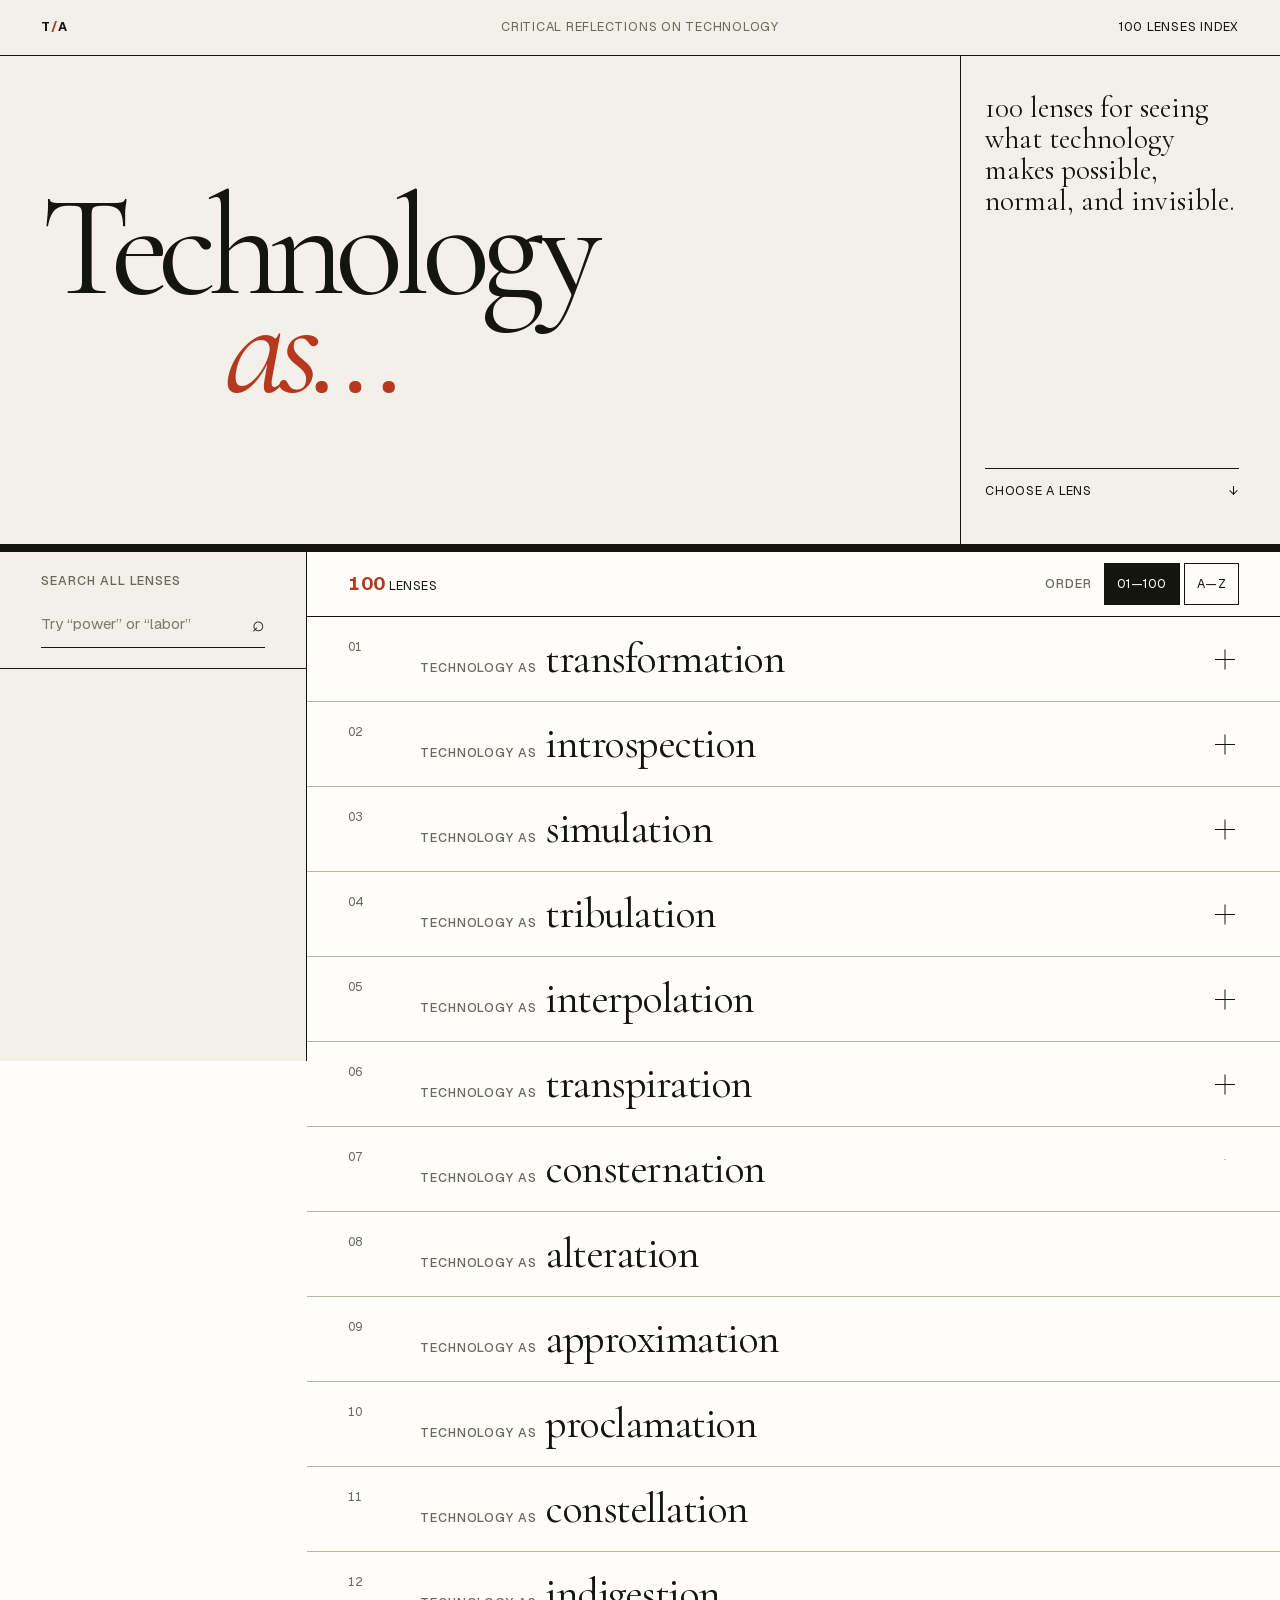
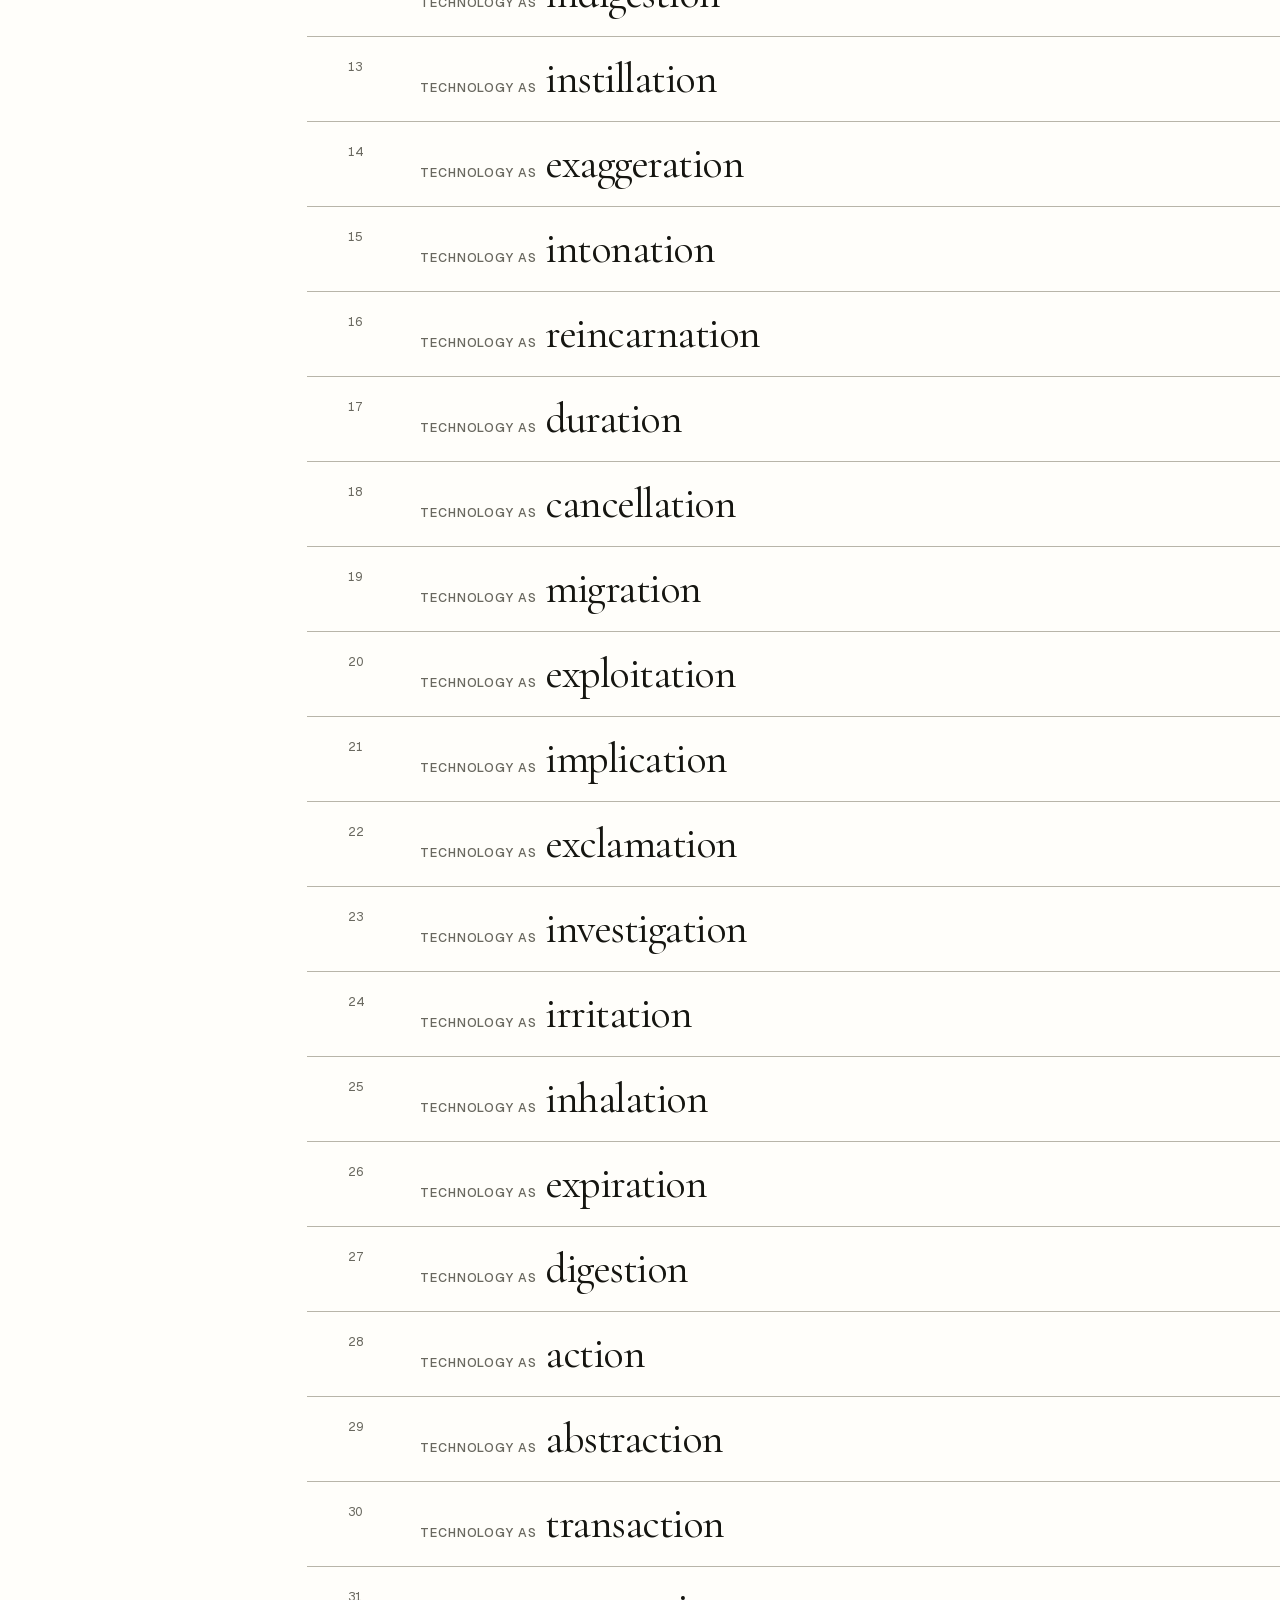
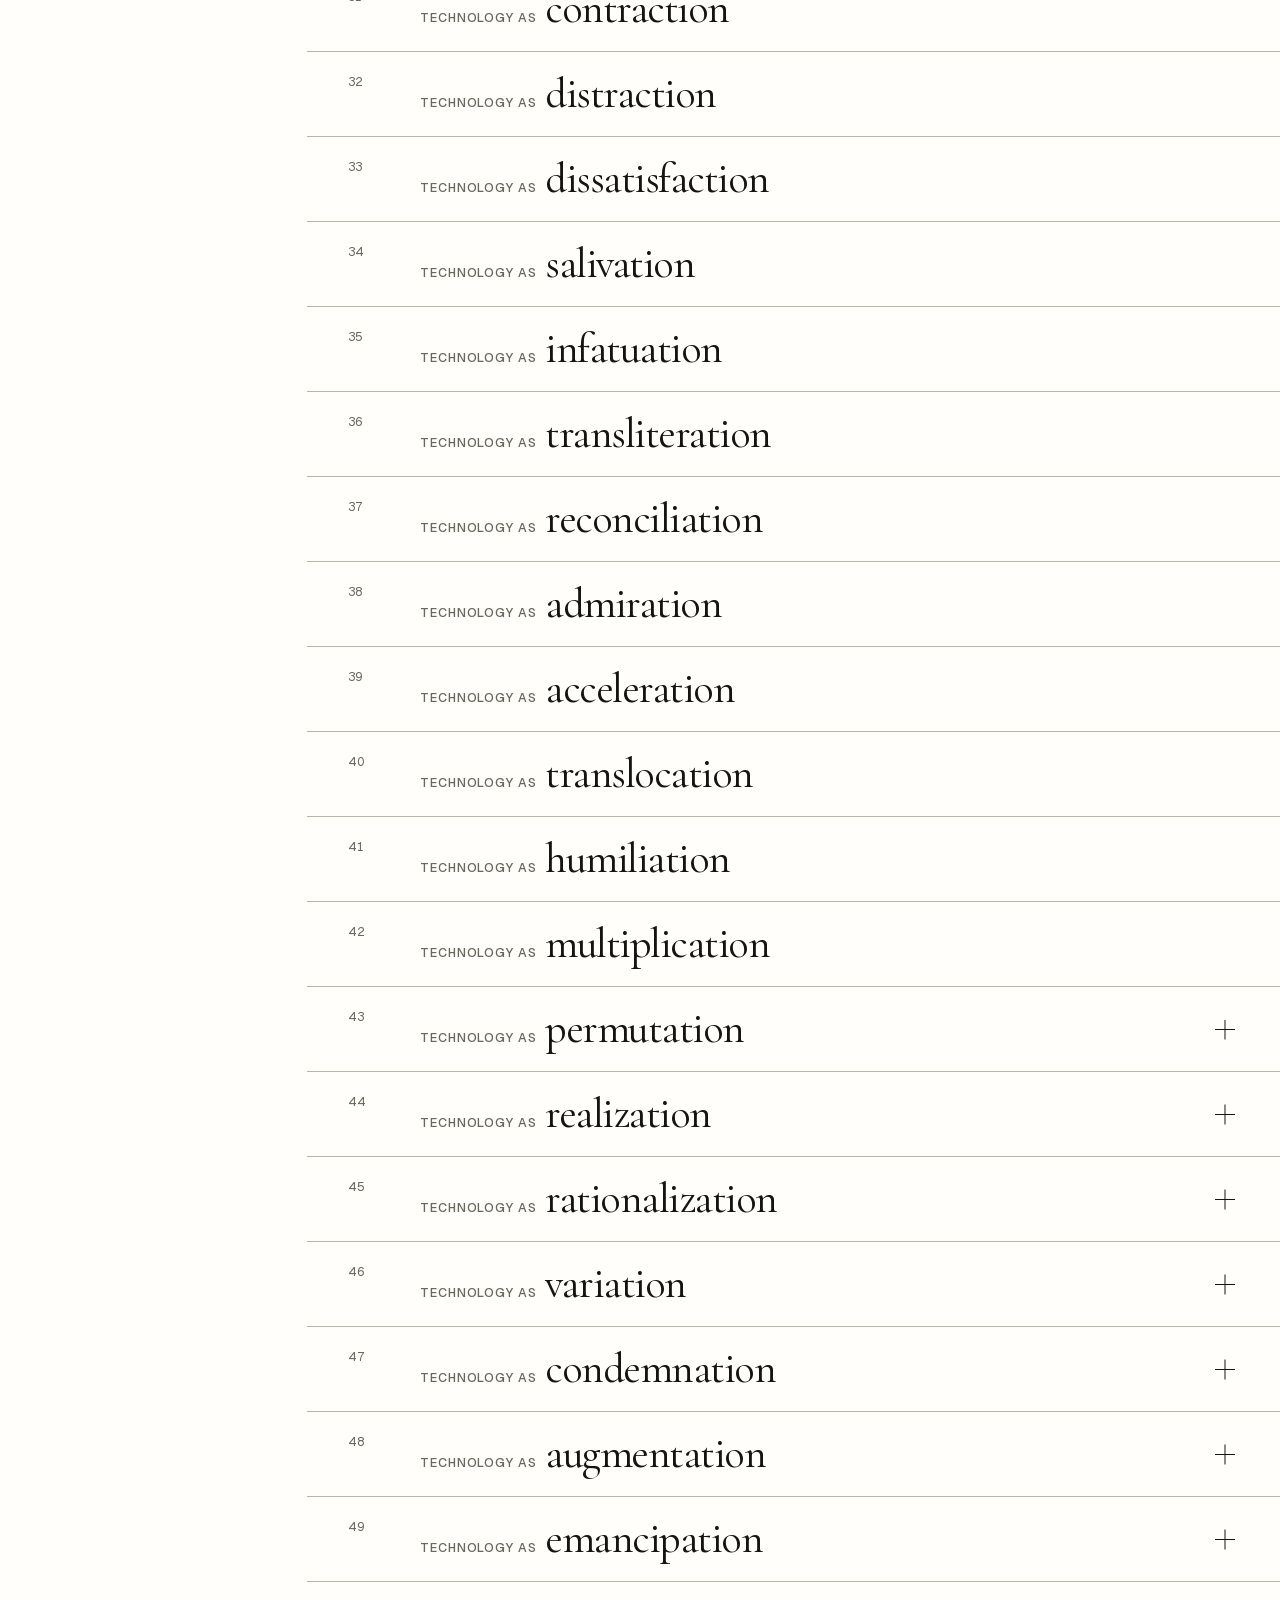
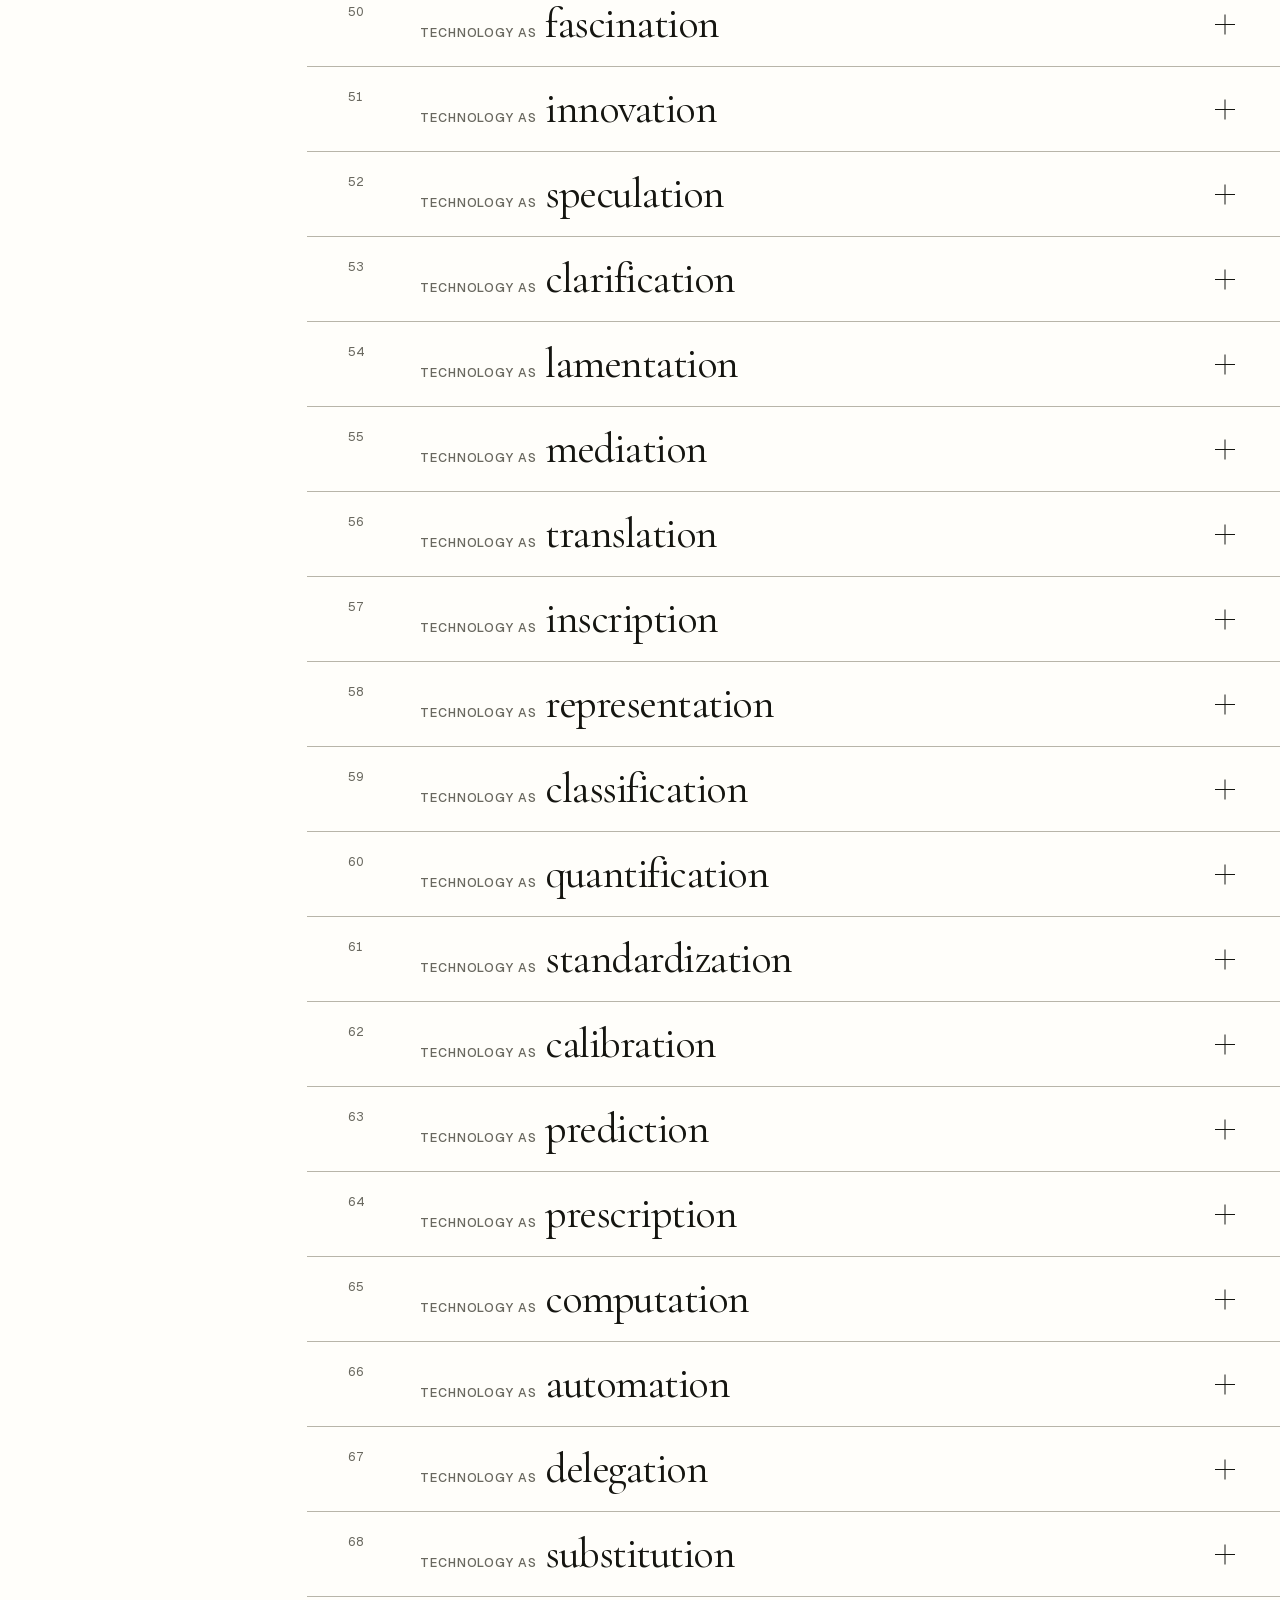
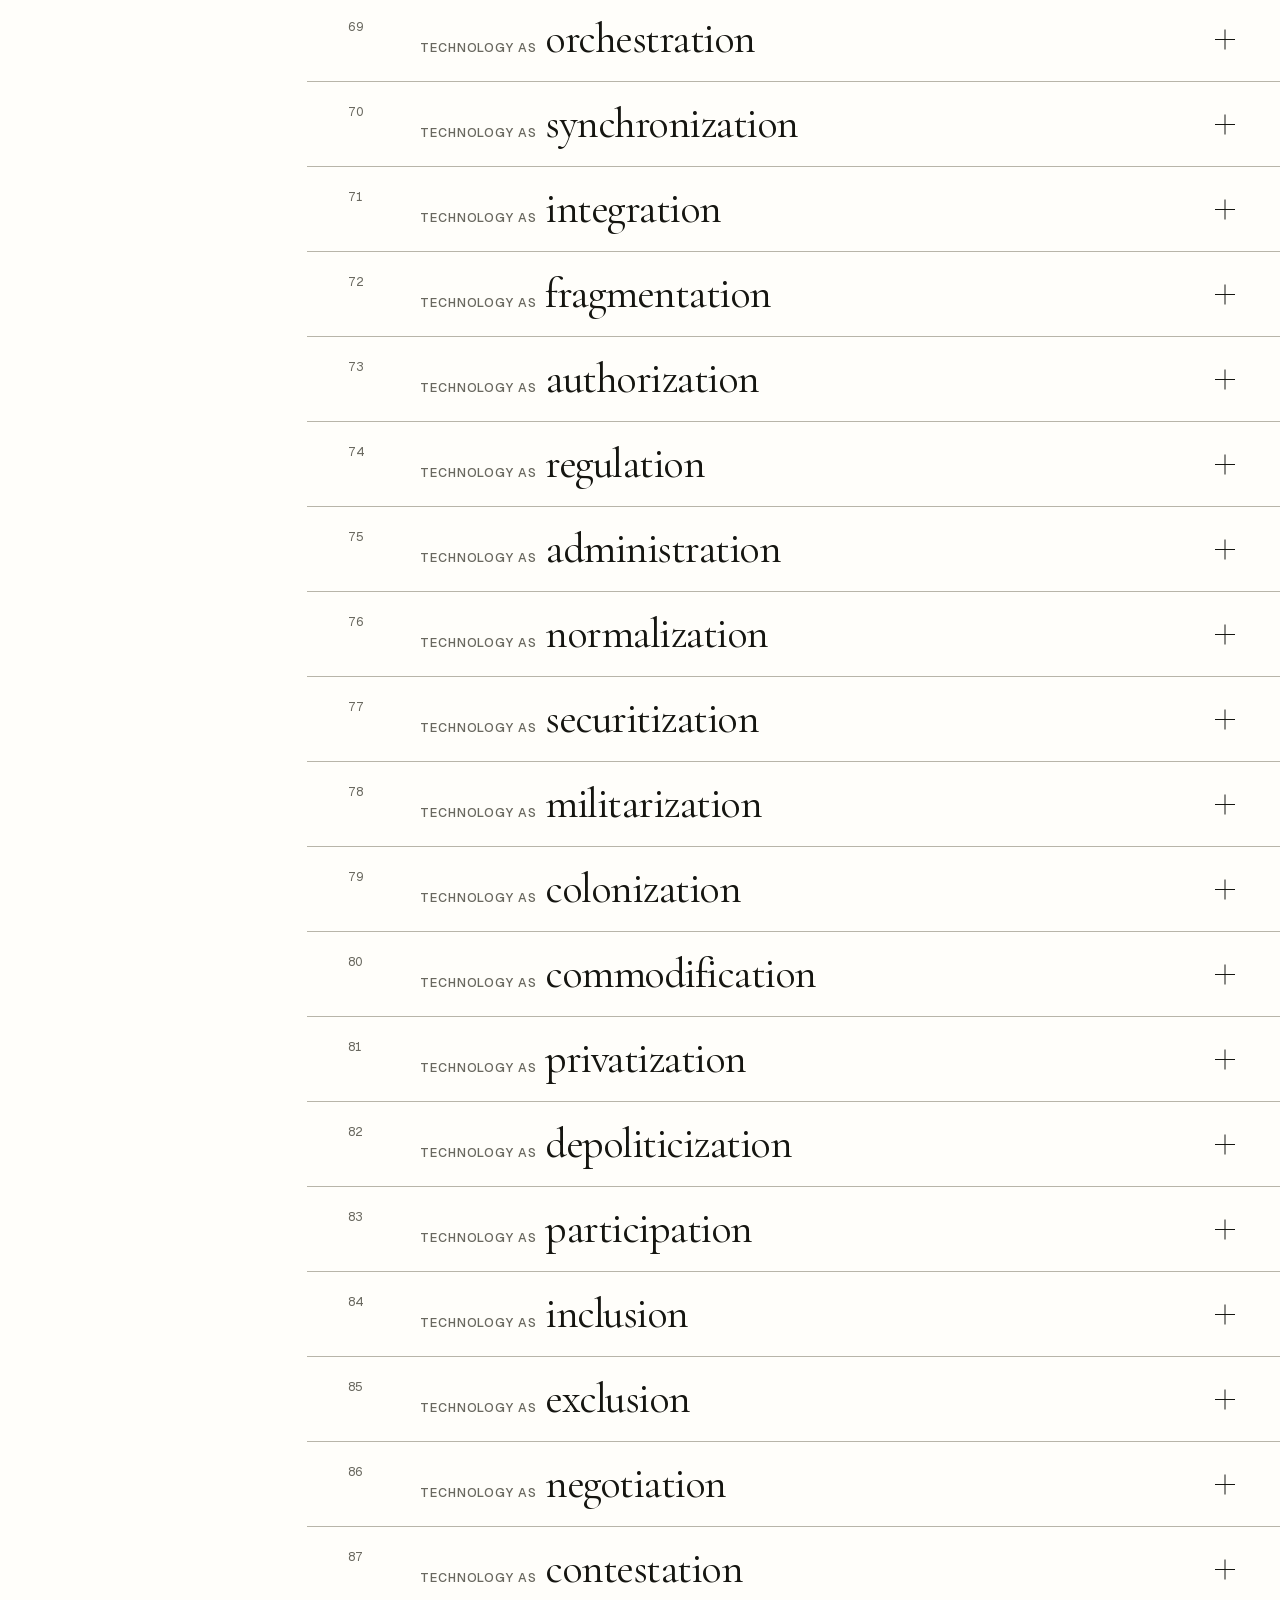
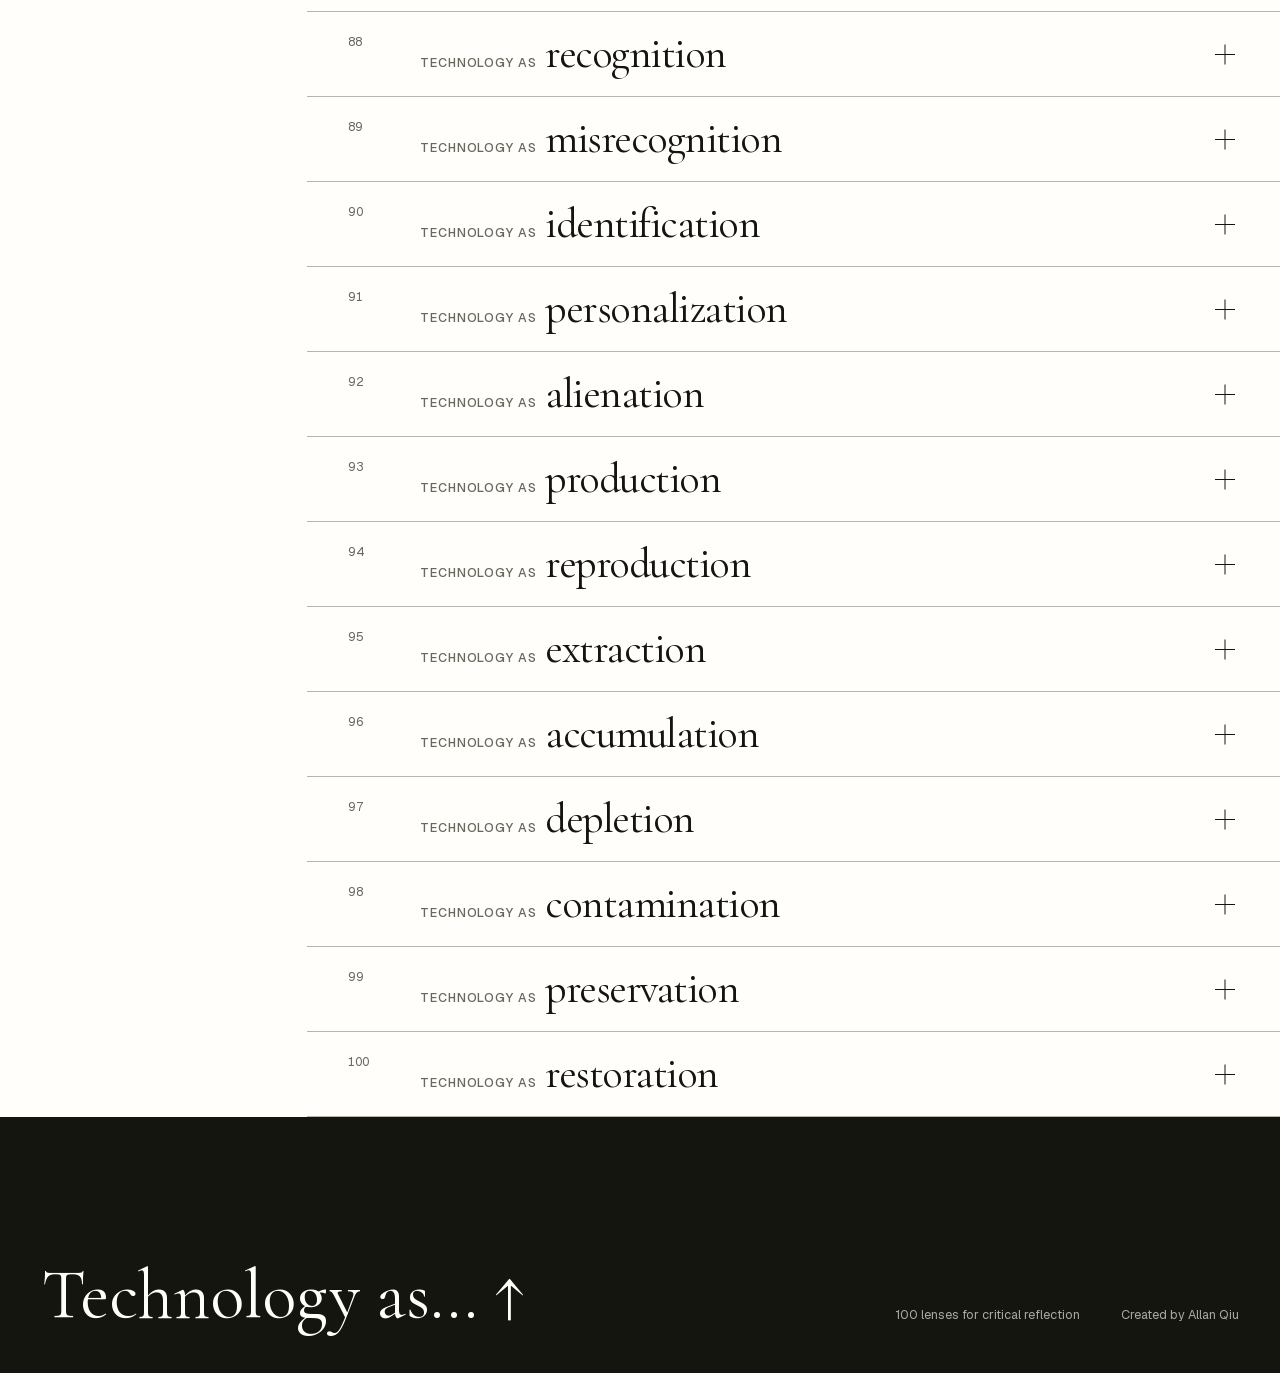
==== index.html @ 933d56df "Publish Technology as" ====
<!DOCTYPE html><html lang="en"><head><meta charSet="utf-8"/><meta name="viewport" content="width=device-width, initial-scale=1"/><link rel="stylesheet" href="./styles.css"><title>Technology as…</title><meta name="description" content="100 lenses for seeing what technology makes possible, normal, and invisible."/><meta property="og:title" content="Technology as…"/><meta property="og:description" content="100 lenses for seeing what technology makes possible, normal, and invisible."/><meta property="og:image" content="https://allanqq.github.io/technology-as/og.png"/><meta property="og:image:width" content="1200"/><meta property="og:image:height" content="630"/><meta property="og:image:alt" content="Technology as — 100 lenses for critical reflection"/><meta name="twitter:card" content="summary_large_image"/><meta name="twitter:title" content="Technology as…"/><meta name="twitter:description" content="100 lenses for seeing what technology makes possible, normal, and invisible."/><meta name="twitter:image" content="https://allanqq.github.io/technology-as/og.png"/><link rel="shortcut icon" href="./technology-as-icon.svg?v=2"/><link rel="icon" href="./technology-as-icon.svg?v=2" type="image/svg+xml"/>
<link rel="preload" href="./assets/_vinext_fonts/cormorant-garamond-e7eb2e70beb6/cormorant-garamond-7d0fab25.woff2" as="font" type="font/woff2" crossorigin />
<link rel="preload" href="./assets/_vinext_fonts/cormorant-garamond-e7eb2e70beb6/cormorant-garamond-bd3fa9fe.woff2" as="font" type="font/woff2" crossorigin />
<link rel="preload" href="./assets/_vinext_fonts/cormorant-garamond-e7eb2e70beb6/cormorant-garamond-5f813686.woff2" as="font" type="font/woff2" crossorigin />
<link rel="preload" href="./assets/_vinext_fonts/cormorant-garamond-e7eb2e70beb6/cormorant-garamond-0365c557.woff2" as="font" type="font/woff2" crossorigin />
<link rel="preload" href="./assets/_vinext_fonts/cormorant-garamond-e7eb2e70beb6/cormorant-garamond-fe99e303.woff2" as="font" type="font/woff2" crossorigin />
<link rel="preload" href="./assets/_vinext_fonts/cormorant-garamond-e7eb2e70beb6/cormorant-garamond-dd44b623.woff2" as="font" type="font/woff2" crossorigin />
<link rel="preload" href="./assets/_vinext_fonts/cormorant-garamond-e7eb2e70beb6/cormorant-garamond-44d82aa9.woff2" as="font" type="font/woff2" crossorigin />
<link rel="preload" href="./assets/_vinext_fonts/cormorant-garamond-e7eb2e70beb6/cormorant-garamond-7f5a19db.woff2" as="font" type="font/woff2" crossorigin />
<link rel="preload" href="./assets/_vinext_fonts/cormorant-garamond-e7eb2e70beb6/cormorant-garamond-21114939.woff2" as="font" type="font/woff2" crossorigin />
<link rel="preload" href="./assets/_vinext_fonts/cormorant-garamond-e7eb2e70beb6/cormorant-garamond-e99b45a2.woff2" as="font" type="font/woff2" crossorigin />
<link rel="preload" href="./assets/_vinext_fonts/geist-8ac0455e797f/geist-ff2310f5.woff2" as="font" type="font/woff2" crossorigin />
<link rel="preload" href="./assets/_vinext_fonts/geist-8ac0455e797f/geist-875ccdd4.woff2" as="font" type="font/woff2" crossorigin />
<link rel="preload" href="./assets/_vinext_fonts/geist-8ac0455e797f/geist-52306abf.woff2" as="font" type="font/woff2" crossorigin />
<link rel="preload" href="./assets/_vinext_fonts/geist-8ac0455e797f/geist-001175b1.woff2" as="font" type="font/woff2" crossorigin />
<link rel="preload" href="./assets/_vinext_fonts/geist-8ac0455e797f/geist-98bbbccb.woff2" as="font" type="font/woff2" crossorigin />
<style data-vinext-fonts>/* cyrillic-ext */
@font-face {
  font-family: 'Cormorant Garamond';
  font-style: italic;
  font-weight: 400;
  font-display: swap;
  src: url(./assets/_vinext_fonts/cormorant-garamond-e7eb2e70beb6/cormorant-garamond-7d0fab25.woff2) format('woff2');
  unicode-range: U+0460-052F, U+1C80-1C8A, U+20B4, U+2DE0-2DFF, U+A640-A69F, U+FE2E-FE2F;
}
/* cyrillic */
@font-face {
  font-family: 'Cormorant Garamond';
  font-style: italic;
  font-weight: 400;
  font-display: swap;
  src: url(./assets/_vinext_fonts/cormorant-garamond-e7eb2e70beb6/cormorant-garamond-bd3fa9fe.woff2) format('woff2');
  unicode-range: U+0301, U+0400-045F, U+0490-0491, U+04B0-04B1, U+2116;
}
/* vietnamese */
@font-face {
  font-family: 'Cormorant Garamond';
  font-style: italic;
  font-weight: 400;
  font-display: swap;
  src: url(./assets/_vinext_fonts/cormorant-garamond-e7eb2e70beb6/cormorant-garamond-5f813686.woff2) format('woff2');
  unicode-range: U+0102-0103, U+0110-0111, U+0128-0129, U+0168-0169, U+01A0-01A1, U+01AF-01B0, U+0300-0301, U+0303-0304, U+0308-0309, U+0323, U+0329, U+1EA0-1EF9, U+20AB;
}
/* latin-ext */
@font-face {
  font-family: 'Cormorant Garamond';
  font-style: italic;
  font-weight: 400;
  font-display: swap;
  src: url(./assets/_vinext_fonts/cormorant-garamond-e7eb2e70beb6/cormorant-garamond-0365c557.woff2) format('woff2');
  unicode-range: U+0100-02BA, U+02BD-02C5, U+02C7-02CC, U+02CE-02D7, U+02DD-02FF, U+0304, U+0308, U+0329, U+1D00-1DBF, U+1E00-1E9F, U+1EF2-1EFF, U+2020, U+20A0-20AB, U+20AD-20C0, U+2113, U+2C60-2C7F, U+A720-A7FF;
}
/* latin */
@font-face {
  font-family: 'Cormorant Garamond';
  font-style: italic;
  font-weight: 400;
  font-display: swap;
  src: url(./assets/_vinext_fonts/cormorant-garamond-e7eb2e70beb6/cormorant-garamond-fe99e303.woff2) format('woff2');
  unicode-range: U+0000-00FF, U+0131, U+0152-0153, U+02BB-02BC, U+02C6, U+02DA, U+02DC, U+0304, U+0308, U+0329, U+2000-206F, U+20AC, U+2122, U+2191, U+2193, U+2212, U+2215, U+FEFF, U+FFFD;
}
/* cyrillic-ext */
@font-face {
  font-family: 'Cormorant Garamond';
  font-style: italic;
  font-weight: 500;
  font-display: swap;
  src: url(./assets/_vinext_fonts/cormorant-garamond-e7eb2e70beb6/cormorant-garamond-7d0fab25.woff2) format('woff2');
  unicode-range: U+0460-052F, U+1C80-1C8A, U+20B4, U+2DE0-2DFF, U+A640-A69F, U+FE2E-FE2F;
}
/* cyrillic */
@font-face {
  font-family: 'Cormorant Garamond';
  font-style: italic;
  font-weight: 500;
  font-display: swap;
  src: url(./assets/_vinext_fonts/cormorant-garamond-e7eb2e70beb6/cormorant-garamond-bd3fa9fe.woff2) format('woff2');
  unicode-range: U+0301, U+0400-045F, U+0490-0491, U+04B0-04B1, U+2116;
}
/* vietnamese */
@font-face {
  font-family: 'Cormorant Garamond';
  font-style: italic;
  font-weight: 500;
  font-display: swap;
  src: url(./assets/_vinext_fonts/cormorant-garamond-e7eb2e70beb6/cormorant-garamond-5f813686.woff2) format('woff2');
  unicode-range: U+0102-0103, U+0110-0111, U+0128-0129, U+0168-0169, U+01A0-01A1, U+01AF-01B0, U+0300-0301, U+0303-0304, U+0308-0309, U+0323, U+0329, U+1EA0-1EF9, U+20AB;
}
/* latin-ext */
@font-face {
  font-family: 'Cormorant Garamond';
  font-style: italic;
  font-weight: 500;
  font-display: swap;
  src: url(./assets/_vinext_fonts/cormorant-garamond-e7eb2e70beb6/cormorant-garamond-0365c557.woff2) format('woff2');
  unicode-range: U+0100-02BA, U+02BD-02C5, U+02C7-02CC, U+02CE-02D7, U+02DD-02FF, U+0304, U+0308, U+0329, U+1D00-1DBF, U+1E00-1E9F, U+1EF2-1EFF, U+2020, U+20A0-20AB, U+20AD-20C0, U+2113, U+2C60-2C7F, U+A720-A7FF;
}
/* latin */
@font-face {
  font-family: 'Cormorant Garamond';
  font-style: italic;
  font-weight: 500;
  font-display: swap;
  src: url(./assets/_vinext_fonts/cormorant-garamond-e7eb2e70beb6/cormorant-garamond-fe99e303.woff2) format('woff2');
  unicode-range: U+0000-00FF, U+0131, U+0152-0153, U+02BB-02BC, U+02C6, U+02DA, U+02DC, U+0304, U+0308, U+0329, U+2000-206F, U+20AC, U+2122, U+2191, U+2193, U+2212, U+2215, U+FEFF, U+FFFD;
}
/* cyrillic-ext */
@font-face {
  font-family: 'Cormorant Garamond';
  font-style: italic;
  font-weight: 600;
  font-display: swap;
  src: url(./assets/_vinext_fonts/cormorant-garamond-e7eb2e70beb6/cormorant-garamond-7d0fab25.woff2) format('woff2');
  unicode-range: U+0460-052F, U+1C80-1C8A, U+20B4, U+2DE0-2DFF, U+A640-A69F, U+FE2E-FE2F;
}
/* cyrillic */
@font-face {
  font-family: 'Cormorant Garamond';
  font-style: italic;
  font-weight: 600;
  font-display: swap;
  src: url(./assets/_vinext_fonts/cormorant-garamond-e7eb2e70beb6/cormorant-garamond-bd3fa9fe.woff2) format('woff2');
  unicode-range: U+0301, U+0400-045F, U+0490-0491, U+04B0-04B1, U+2116;
}
/* vietnamese */
@font-face {
  font-family: 'Cormorant Garamond';
  font-style: italic;
  font-weight: 600;
  font-display: swap;
  src: url(./assets/_vinext_fonts/cormorant-garamond-e7eb2e70beb6/cormorant-garamond-5f813686.woff2) format('woff2');
  unicode-range: U+0102-0103, U+0110-0111, U+0128-0129, U+0168-0169, U+01A0-01A1, U+01AF-01B0, U+0300-0301, U+0303-0304, U+0308-0309, U+0323, U+0329, U+1EA0-1EF9, U+20AB;
}
/* latin-ext */
@font-face {
  font-family: 'Cormorant Garamond';
  font-style: italic;
  font-weight: 600;
  font-display: swap;
  src: url(./assets/_vinext_fonts/cormorant-garamond-e7eb2e70beb6/cormorant-garamond-0365c557.woff2) format('woff2');
  unicode-range: U+0100-02BA, U+02BD-02C5, U+02C7-02CC, U+02CE-02D7, U+02DD-02FF, U+0304, U+0308, U+0329, U+1D00-1DBF, U+1E00-1E9F, U+1EF2-1EFF, U+2020, U+20A0-20AB, U+20AD-20C0, U+2113, U+2C60-2C7F, U+A720-A7FF;
}
/* latin */
@font-face {
  font-family: 'Cormorant Garamond';
  font-style: italic;
  font-weight: 600;
  font-display: swap;
  src: url(./assets/_vinext_fonts/cormorant-garamond-e7eb2e70beb6/cormorant-garamond-fe99e303.woff2) format('woff2');
  unicode-range: U+0000-00FF, U+0131, U+0152-0153, U+02BB-02BC, U+02C6, U+02DA, U+02DC, U+0304, U+0308, U+0329, U+2000-206F, U+20AC, U+2122, U+2191, U+2193, U+2212, U+2215, U+FEFF, U+FFFD;
}
/* cyrillic-ext */
@font-face {
  font-family: 'Cormorant Garamond';
  font-style: normal;
  font-weight: 400;
  font-display: swap;
  src: url(./assets/_vinext_fonts/cormorant-garamond-e7eb2e70beb6/cormorant-garamond-dd44b623.woff2) format('woff2');
  unicode-range: U+0460-052F, U+1C80-1C8A, U+20B4, U+2DE0-2DFF, U+A640-A69F, U+FE2E-FE2F;
}
/* cyrillic */
@font-face {
  font-family: 'Cormorant Garamond';
  font-style: normal;
  font-weight: 400;
  font-display: swap;
  src: url(./assets/_vinext_fonts/cormorant-garamond-e7eb2e70beb6/cormorant-garamond-44d82aa9.woff2) format('woff2');
  unicode-range: U+0301, U+0400-045F, U+0490-0491, U+04B0-04B1, U+2116;
}
/* vietnamese */
@font-face {
  font-family: 'Cormorant Garamond';
  font-style: normal;
  font-weight: 400;
  font-display: swap;
  src: url(./assets/_vinext_fonts/cormorant-garamond-e7eb2e70beb6/cormorant-garamond-7f5a19db.woff2) format('woff2');
  unicode-range: U+0102-0103, U+0110-0111, U+0128-0129, U+0168-0169, U+01A0-01A1, U+01AF-01B0, U+0300-0301, U+0303-0304, U+0308-0309, U+0323, U+0329, U+1EA0-1EF9, U+20AB;
}
/* latin-ext */
@font-face {
  font-family: 'Cormorant Garamond';
  font-style: normal;
  font-weight: 400;
  font-display: swap;
  src: url(./assets/_vinext_fonts/cormorant-garamond-e7eb2e70beb6/cormorant-garamond-21114939.woff2) format('woff2');
  unicode-range: U+0100-02BA, U+02BD-02C5, U+02C7-02CC, U+02CE-02D7, U+02DD-02FF, U+0304, U+0308, U+0329, U+1D00-1DBF, U+1E00-1E9F, U+1EF2-1EFF, U+2020, U+20A0-20AB, U+20AD-20C0, U+2113, U+2C60-2C7F, U+A720-A7FF;
}
/* latin */
@font-face {
  font-family: 'Cormorant Garamond';
  font-style: normal;
  font-weight: 400;
  font-display: swap;
  src: url(./assets/_vinext_fonts/cormorant-garamond-e7eb2e70beb6/cormorant-garamond-e99b45a2.woff2) format('woff2');
  unicode-range: U+0000-00FF, U+0131, U+0152-0153, U+02BB-02BC, U+02C6, U+02DA, U+02DC, U+0304, U+0308, U+0329, U+2000-206F, U+20AC, U+2122, U+2191, U+2193, U+2212, U+2215, U+FEFF, U+FFFD;
}
/* cyrillic-ext */
@font-face {
  font-family: 'Cormorant Garamond';
  font-style: normal;
  font-weight: 500;
  font-display: swap;
  src: url(./assets/_vinext_fonts/cormorant-garamond-e7eb2e70beb6/cormorant-garamond-dd44b623.woff2) format('woff2');
  unicode-range: U+0460-052F, U+1C80-1C8A, U+20B4, U+2DE0-2DFF, U+A640-A69F, U+FE2E-FE2F;
}
/* cyrillic */
@font-face {
  font-family: 'Cormorant Garamond';
  font-style: normal;
  font-weight: 500;
  font-display: swap;
  src: url(./assets/_vinext_fonts/cormorant-garamond-e7eb2e70beb6/cormorant-garamond-44d82aa9.woff2) format('woff2');
  unicode-range: U+0301, U+0400-045F, U+0490-0491, U+04B0-04B1, U+2116;
}
/* vietnamese */
@font-face {
  font-family: 'Cormorant Garamond';
  font-style: normal;
  font-weight: 500;
  font-display: swap;
  src: url(./assets/_vinext_fonts/cormorant-garamond-e7eb2e70beb6/cormorant-garamond-7f5a19db.woff2) format('woff2');
  unicode-range: U+0102-0103, U+0110-0111, U+0128-0129, U+0168-0169, U+01A0-01A1, U+01AF-01B0, U+0300-0301, U+0303-0304, U+0308-0309, U+0323, U+0329, U+1EA0-1EF9, U+20AB;
}
/* latin-ext */
@font-face {
  font-family: 'Cormorant Garamond';
  font-style: normal;
  font-weight: 500;
  font-display: swap;
  src: url(./assets/_vinext_fonts/cormorant-garamond-e7eb2e70beb6/cormorant-garamond-21114939.woff2) format('woff2');
  unicode-range: U+0100-02BA, U+02BD-02C5, U+02C7-02CC, U+02CE-02D7, U+02DD-02FF, U+0304, U+0308, U+0329, U+1D00-1DBF, U+1E00-1E9F, U+1EF2-1EFF, U+2020, U+20A0-20AB, U+20AD-20C0, U+2113, U+2C60-2C7F, U+A720-A7FF;
}
/* latin */
@font-face {
  font-family: 'Cormorant Garamond';
  font-style: normal;
  font-weight: 500;
  font-display: swap;
  src: url(./assets/_vinext_fonts/cormorant-garamond-e7eb2e70beb6/cormorant-garamond-e99b45a2.woff2) format('woff2');
  unicode-range: U+0000-00FF, U+0131, U+0152-0153, U+02BB-02BC, U+02C6, U+02DA, U+02DC, U+0304, U+0308, U+0329, U+2000-206F, U+20AC, U+2122, U+2191, U+2193, U+2212, U+2215, U+FEFF, U+FFFD;
}
/* cyrillic-ext */
@font-face {
  font-family: 'Cormorant Garamond';
  font-style: normal;
  font-weight: 600;
  font-display: swap;
  src: url(./assets/_vinext_fonts/cormorant-garamond-e7eb2e70beb6/cormorant-garamond-dd44b623.woff2) format('woff2');
  unicode-range: U+0460-052F, U+1C80-1C8A, U+20B4, U+2DE0-2DFF, U+A640-A69F, U+FE2E-FE2F;
}
/* cyrillic */
@font-face {
  font-family: 'Cormorant Garamond';
  font-style: normal;
  font-weight: 600;
  font-display: swap;
  src: url(./assets/_vinext_fonts/cormorant-garamond-e7eb2e70beb6/cormorant-garamond-44d82aa9.woff2) format('woff2');
  unicode-range: U+0301, U+0400-045F, U+0490-0491, U+04B0-04B1, U+2116;
}
/* vietnamese */
@font-face {
  font-family: 'Cormorant Garamond';
  font-style: normal;
  font-weight: 600;
  font-display: swap;
  src: url(./assets/_vinext_fonts/cormorant-garamond-e7eb2e70beb6/cormorant-garamond-7f5a19db.woff2) format('woff2');
  unicode-range: U+0102-0103, U+0110-0111, U+0128-0129, U+0168-0169, U+01A0-01A1, U+01AF-01B0, U+0300-0301, U+0303-0304, U+0308-0309, U+0323, U+0329, U+1EA0-1EF9, U+20AB;
}
/* latin-ext */
@font-face {
  font-family: 'Cormorant Garamond';
  font-style: normal;
  font-weight: 600;
  font-display: swap;
  src: url(./assets/_vinext_fonts/cormorant-garamond-e7eb2e70beb6/cormorant-garamond-21114939.woff2) format('woff2');
  unicode-range: U+0100-02BA, U+02BD-02C5, U+02C7-02CC, U+02CE-02D7, U+02DD-02FF, U+0304, U+0308, U+0329, U+1D00-1DBF, U+1E00-1E9F, U+1EF2-1EFF, U+2020, U+20A0-20AB, U+20AD-20C0, U+2113, U+2C60-2C7F, U+A720-A7FF;
}
/* latin */
@font-face {
  font-family: 'Cormorant Garamond';
  font-style: normal;
  font-weight: 600;
  font-display: swap;
  src: url(./assets/_vinext_fonts/cormorant-garamond-e7eb2e70beb6/cormorant-garamond-e99b45a2.woff2) format('woff2');
  unicode-range: U+0000-00FF, U+0131, U+0152-0153, U+02BB-02BC, U+02C6, U+02DA, U+02DC, U+0304, U+0308, U+0329, U+2000-206F, U+20AC, U+2122, U+2191, U+2193, U+2212, U+2215, U+FEFF, U+FFFD;
}

.__font_cormorant_garamond_05lb8hv { font-family: 'Cormorant Garamond', sans-serif; }

.__variable_cormorant_garamond_05lb8hv { --font-serif: 'Cormorant Garamond', sans-serif; }

/* cyrillic-ext */
@font-face {
  font-family: 'Geist';
  font-style: normal;
  font-weight: 100 900;
  font-display: swap;
  src: url(./assets/_vinext_fonts/geist-8ac0455e797f/geist-ff2310f5.woff2) format('woff2');
  unicode-range: U+0460-052F, U+1C80-1C8A, U+20B4, U+2DE0-2DFF, U+A640-A69F, U+FE2E-FE2F;
}
/* cyrillic */
@font-face {
  font-family: 'Geist';
  font-style: normal;
  font-weight: 100 900;
  font-display: swap;
  src: url(./assets/_vinext_fonts/geist-8ac0455e797f/geist-875ccdd4.woff2) format('woff2');
  unicode-range: U+0301, U+0400-045F, U+0490-0491, U+04B0-04B1, U+2116;
}
/* vietnamese */
@font-face {
  font-family: 'Geist';
  font-style: normal;
  font-weight: 100 900;
  font-display: swap;
  src: url(./assets/_vinext_fonts/geist-8ac0455e797f/geist-52306abf.woff2) format('woff2');
  unicode-range: U+0102-0103, U+0110-0111, U+0128-0129, U+0168-0169, U+01A0-01A1, U+01AF-01B0, U+0300-0301, U+0303-0304, U+0308-0309, U+0323, U+0329, U+1EA0-1EF9, U+20AB;
}
/* latin-ext */
@font-face {
  font-family: 'Geist';
  font-style: normal;
  font-weight: 100 900;
  font-display: swap;
  src: url(./assets/_vinext_fonts/geist-8ac0455e797f/geist-001175b1.woff2) format('woff2');
  unicode-range: U+0100-02BA, U+02BD-02C5, U+02C7-02CC, U+02CE-02D7, U+02DD-02FF, U+0304, U+0308, U+0329, U+1D00-1DBF, U+1E00-1E9F, U+1EF2-1EFF, U+2020, U+20A0-20AB, U+20AD-20C0, U+2113, U+2C60-2C7F, U+A720-A7FF;
}
/* latin */
@font-face {
  font-family: 'Geist';
  font-style: normal;
  font-weight: 100 900;
  font-display: swap;
  src: url(./assets/_vinext_fonts/geist-8ac0455e797f/geist-98bbbccb.woff2) format('woff2');
  unicode-range: U+0000-00FF, U+0131, U+0152-0153, U+02BB-02BC, U+02C6, U+02DA, U+02DC, U+0304, U+0308, U+0329, U+2000-206F, U+20AC, U+2122, U+2191, U+2193, U+2212, U+2215, U+FEFF, U+FFFD;
}

.__font_geist_1th67zq { font-family: 'Geist', sans-serif; }

.__variable_geist_1th67zq { --font-sans: 'Geist', sans-serif; }
</style>
<link rel="canonical" href="https://allanqq.github.io/technology-as/"></head><body class="__variable_cormorant_garamond_05lb8hv __variable_geist_1th67zq"><a class="skip-link" href="#collection">Skip to the lens collection</a><header class="site-header" id="top"><a class="wordmark" href="#top" aria-label="Technology as, home">T<span>/</span>A</a><p class="header-note">Critical reflections on technology</p><nav aria-label="Page navigation"><a href="#collection">100 Lenses Index</a></nav></header><main><section class="orientation" aria-labelledby="page-title"><h1 id="page-title"><span>Technology</span><em>as…</em></h1><div class="orientation-copy"><p>100 lenses for seeing what technology makes possible, normal, and invisible.</p><a href="#collection">Choose a lens <span aria-hidden="true">↓</span></a></div></section><section class="archive" id="collection" aria-label="100 technology lenses"><div class="archive-layout"><aside class="filter-rail" aria-label="Browse controls"><div class="search-control"><label for="lens-search">Search all lenses</label><div><input id="lens-search" type="search" placeholder="Try “power” or “labor”" autoComplete="off" value=""/><span aria-hidden="true">⌕</span></div></div></aside><div class="results-field"><div class="results-toolbar"><p role="status" aria-live="polite" aria-atomic="true"><strong>100</strong> <!-- -->lenses</p><div class="sort-control" aria-label="Sort lenses"><span>Order</span><button type="button" aria-pressed="true">01—100</button><button type="button" aria-pressed="false">A—Z</button></div></div><ol class="lens-index"><li id="lens-1" data-lens-record="true"><details name="technology-lens"><summary><span class="record-number">01</span><span class="record-title"><span>Technology as</span> <!-- -->transformation</span><span class="record-toggle" aria-hidden="true"></span></summary><div class="record-body"><div class="record-interpretation"><p class="content-label">Interpretation</p><p>Technology does more than alter how a task is performed. It can transform behavior, institutions, environments, identities, expectations, and the meanings attached to an activity.</p></div><div class="record-catalyst"><p class="content-label">Catalyst</p><p>Beyond its intended function, what does this technology transform—and who benefits from, resists, or bears the cost of that transformation?</p></div></div></details></li><li id="lens-2" data-lens-record="true"><details name="technology-lens"><summary><span class="record-number">02</span><span class="record-title"><span>Technology as</span> <!-- -->introspection</span><span class="record-toggle" aria-hidden="true"></span></summary><div class="record-body"><div class="record-interpretation"><p class="content-label">Interpretation</p><p>Technology can operate as a mirror. What people build and how they use it disclose their desires, fears, assumptions, habits, and definitions of progress.</p></div><div class="record-catalyst"><p class="content-label">Catalyst</p><p>What does this technology reveal about its makers and users that they might prefer not to acknowledge?</p></div></div></details></li><li id="lens-3" data-lens-record="true"><details name="technology-lens"><summary><span class="record-number">03</span><span class="record-title"><span>Technology as</span> <!-- -->simulation</span><span class="record-toggle" aria-hidden="true"></span></summary><div class="record-body"><div class="record-interpretation"><p class="content-label">Interpretation</p><p>A simulation renders part of reality manageable by modelling it. Yet every model simplifies, excludes, and interprets; the danger begins when the representation is treated as the world itself.</p></div><div class="record-catalyst"><p class="content-label">Catalyst</p><p>What disappears when this simulation becomes a substitute for direct experience, situated knowledge, or material reality?</p></div></div></details></li><li id="lens-4" data-lens-record="true"><details name="technology-lens"><summary><span class="record-number">04</span><span class="record-title"><span>Technology as</span> <!-- -->tribulation</span><span class="record-toggle" aria-hidden="true"></span></summary><div class="record-body"><div class="record-interpretation"><p class="content-label">Interpretation</p><p>Technology can be experienced as a trial: a source of difficulty, instability, dependence, exclusion, or suffering. Such hardship is often dismissed as a temporary cost of progress.</p></div><div class="record-catalyst"><p class="content-label">Catalyst</p><p>Whose tribulation is being normalized as an acceptable price for someone else’s convenience or advancement?</p></div></div></details></li><li id="lens-5" data-lens-record="true"><details name="technology-lens"><summary><span class="record-number">05</span><span class="record-title"><span>Technology as</span> <!-- -->interpolation</span><span class="record-toggle" aria-hidden="true"></span></summary><div class="record-body"><div class="record-interpretation"><p class="content-label">Interpretation</p><p>Technology inserts itself between people and the world. It also fills gaps by estimating what is absent—predicting missing values, intentions, identities, or futures from incomplete evidence.</p></div><div class="record-catalyst"><p class="content-label">Catalyst</p><p>When a system fills in the blanks about a person or situation, who authorized the story it produces?</p></div></div></details></li><li id="lens-6" data-lens-record="true"><details name="technology-lens"><summary><span class="record-number">06</span><span class="record-title"><span>Technology as</span> <!-- -->transpiration</span><span class="record-toggle" aria-hidden="true"></span></summary><div class="record-body"><div class="record-interpretation"><p class="content-label">Interpretation</p><p>Technology has a metabolism. It draws in energy, water, minerals, labor, and information, then releases heat, emissions, waste, and altered environments. Its apparently clean surface conceals material circulation.</p></div><div class="record-catalyst"><p class="content-label">Catalyst</p><p>What must pass through the technological system for its interface to appear effortless, weightless, and clean?</p></div></div></details></li><li id="lens-7" data-lens-record="true"><details name="technology-lens"><summary><span class="record-number">07</span><span class="record-title"><span>Technology as</span> <!-- -->consternation</span><span class="record-toggle" aria-hidden="true"></span></summary><div class="record-body"><div class="record-interpretation"><p class="content-label">Interpretation</p><p>Technology can produce uncertainty, anxiety, and moral unease. Rather than treating consternation as resistance to innovation, it may be understood as a diagnostic response to unresolved consequences.</p></div><div class="record-catalyst"><p class="content-label">Catalyst</p><p>Which forms of discomfort should be listened to as knowledge rather than eliminated as obstacles to adoption?</p></div></div></details></li><li id="lens-8" data-lens-record="true"><details name="technology-lens"><summary><span class="record-number">08</span><span class="record-title"><span>Technology as</span> <!-- -->alteration</span><span class="record-toggle" aria-hidden="true"></span></summary><div class="record-body"><div class="record-interpretation"><p class="content-label">Interpretation</p><p>Alteration emphasizes incremental change. Technologies may quietly modify language, habits, spaces, relationships, and expectations until accumulated adjustments become a profound transformation.</p></div><div class="record-catalyst"><p class="content-label">Catalyst</p><p>Which seemingly minor alteration could become consequential once it is repeated, normalized, or made difficult to reverse?</p></div></div></details></li><li id="lens-9" data-lens-record="true"><details name="technology-lens"><summary><span class="record-number">09</span><span class="record-title"><span>Technology as</span> <!-- -->approximation</span><span class="record-toggle" aria-hidden="true"></span></summary><div class="record-body"><div class="record-interpretation"><p class="content-label">Interpretation</p><p>Many technologies act through estimates, averages, proxies, probabilities, and categories. Approximation may be necessary, but it becomes dangerous when uncertainty is concealed behind authoritative outputs.</p></div><div class="record-catalyst"><p class="content-label">Catalyst</p><p>Who is most likely to be harmed when an approximation is presented or acted upon as an exact truth?</p></div></div></details></li><li id="lens-10" data-lens-record="true"><details name="technology-lens"><summary><span class="record-number">10</span><span class="record-title"><span>Technology as</span> <!-- -->proclamation</span><span class="record-toggle" aria-hidden="true"></span></summary><div class="record-body"><div class="record-interpretation"><p class="content-label">Interpretation</p><p>Technologies do not merely report reality; they can proclaim what is true, valuable, normal, safe, relevant, or possible. Rankings, scores, alerts, and recommendations acquire institutional authority.</p></div><div class="record-catalyst"><p class="content-label">Catalyst</p><p>Who gave this system the authority to make declarations, and what forms of knowledge cannot speak through it?</p></div></div></details></li><li id="lens-11" data-lens-record="true"><details name="technology-lens"><summary><span class="record-number">11</span><span class="record-title"><span>Technology as</span> <!-- -->constellation</span><span class="record-toggle" aria-hidden="true"></span></summary><div class="record-body"><div class="record-interpretation"><p class="content-label">Interpretation</p><p>No technology exists alone. Every device or platform is a constellation of infrastructures, standards, laws, workers, users, landscapes, histories, and dependencies.</p></div><div class="record-catalyst"><p class="content-label">Catalyst</p><p>What becomes visible when the technological object is examined as a network of relationships rather than as a self-contained thing?</p></div></div></details></li><li id="lens-12" data-lens-record="true"><details name="technology-lens"><summary><span class="record-number">12</span><span class="record-title"><span>Technology as</span> <!-- -->indigestion</span><span class="record-toggle" aria-hidden="true"></span></summary><div class="record-body"><div class="record-interpretation"><p class="content-label">Interpretation</p><p>A technological system may be unable to absorb everything it takes in. Information overload, incompatible values, unresolved histories, toxic waste, and organizational friction return as symptoms of indigestion.</p></div><div class="record-catalyst"><p class="content-label">Catalyst</p><p>What cannot be smoothly incorporated into this system, and how does that unassimilated remainder make itself known?</p></div></div></details></li><li id="lens-13" data-lens-record="true"><details name="technology-lens"><summary><span class="record-number">13</span><span class="record-title"><span>Technology as</span> <!-- -->instillation</span><span class="record-toggle" aria-hidden="true"></span></summary><div class="record-body"><div class="record-interpretation"><p class="content-label">Interpretation</p><p>Technology gradually instils habits, expectations, values, and bodily routines. Through repetition, a designed behavior may come to feel natural, inevitable, or self-chosen.</p></div><div class="record-catalyst"><p class="content-label">Catalyst</p><p>What behavior is being rehearsed until it no longer appears to have been designed?</p></div></div></details></li><li id="lens-14" data-lens-record="true"><details name="technology-lens"><summary><span class="record-number">14</span><span class="record-title"><span>Technology as</span> <!-- -->exaggeration</span><span class="record-toggle" aria-hidden="true"></span></summary><div class="record-body"><div class="record-interpretation"><p class="content-label">Interpretation</p><p>Technology can magnify existing tendencies. A small preference, prejudice, advantage, error, or inequality may become dominant when amplified through automation, replication, or scale.</p></div><div class="record-catalyst"><p class="content-label">Catalyst</p><p>What initially minor tendency becomes disproportionately powerful when this technology extends its reach?</p></div></div></details></li><li id="lens-15" data-lens-record="true"><details name="technology-lens"><summary><span class="record-number">15</span><span class="record-title"><span>Technology as</span> <!-- -->intonation</span><span class="record-toggle" aria-hidden="true"></span></summary><div class="record-body"><div class="record-interpretation"><p class="content-label">Interpretation</p><p>Technology speaks through more than content. Pacing, interface language, notification sounds, animation, friction, and synthetic voices produce an intonation that can communicate urgency, friendliness, authority, or threat.</p></div><div class="record-catalyst"><p class="content-label">Catalyst</p><p>How does the system’s tone shape interpretation and behavior before its actual message has been critically considered?</p></div></div></details></li><li id="lens-16" data-lens-record="true"><details name="technology-lens"><summary><span class="record-number">16</span><span class="record-title"><span>Technology as</span> <!-- -->reincarnation</span><span class="record-toggle" aria-hidden="true"></span></summary><div class="record-body"><div class="record-interpretation"><p class="content-label">Interpretation</p><p>New technologies often give old structures a new body. Surveillance, exploitation, discrimination, colonial extraction, and bureaucratic control may return under the language of personalization, intelligence, efficiency, or innovation.</p></div><div class="record-catalyst"><p class="content-label">Catalyst</p><p>What supposedly obsolete power relationship has been reincarnated under a contemporary technical name?</p></div></div></details></li><li id="lens-17" data-lens-record="true"><details name="technology-lens"><summary><span class="record-number">17</span><span class="record-title"><span>Technology as</span> <!-- -->duration</span><span class="record-toggle" aria-hidden="true"></span></summary><div class="record-body"><div class="record-interpretation"><p class="content-label">Interpretation</p><p>Technology reorganizes time. It accelerates some activities, prolongs others, preserves records, creates waiting, demands maintenance, and produces consequences that may outlast their creators.</p></div><div class="record-catalyst"><p class="content-label">Catalyst</p><p>Who receives immediacy, who is required to wait, and what persists long after its intended moment of use?</p></div></div></details></li><li id="lens-18" data-lens-record="true"><details name="technology-lens"><summary><span class="record-number">18</span><span class="record-title"><span>Technology as</span> <!-- -->cancellation</span><span class="record-toggle" aria-hidden="true"></span></summary><div class="record-body"><div class="record-interpretation"><p class="content-label">Interpretation</p><p>Technology can remove, mute, overwrite, deprecate, automate away, or render obsolete. Cancellation may create space for change, but it may also erase histories, livelihoods, alternatives, and voices.</p></div><div class="record-catalyst"><p class="content-label">Catalyst</p><p>What or whom must disappear for this system to function—and is there any meaningful possibility of appeal or return?</p></div></div></details></li><li id="lens-19" data-lens-record="true"><details name="technology-lens"><summary><span class="record-number">19</span><span class="record-title"><span>Technology as</span> <!-- -->migration</span><span class="record-toggle" aria-hidden="true"></span></summary><div class="record-body"><div class="record-interpretation"><p class="content-label">Interpretation</p><p>Technology moves data, labor, capital, culture, production, and people across territories. It can enable mobility while also creating displacement, dependency, and new borders.</p></div><div class="record-catalyst"><p class="content-label">Catalyst</p><p>What is permitted to move freely through this system, and what—or who—is made immobile?</p></div></div></details></li><li id="lens-20" data-lens-record="true"><details name="technology-lens"><summary><span class="record-number">20</span><span class="record-title"><span>Technology as</span> <!-- -->exploitation</span><span class="record-toggle" aria-hidden="true"></span></summary><div class="record-body"><div class="record-interpretation"><p class="content-label">Interpretation</p><p>Technology may generate value by extracting attention, data, labor, minerals, energy, emotion, or social cooperation. The extraction is often hidden from those who receive the finished service.</p></div><div class="record-catalyst"><p class="content-label">Catalyst</p><p>Whose underpaid, unpaid, involuntary, or environmentally costly contribution makes this technology appear inexpensive and convenient?</p></div></div></details></li><li id="lens-21" data-lens-record="true"><details name="technology-lens"><summary><span class="record-number">21</span><span class="record-title"><span>Technology as</span> <!-- -->implication</span><span class="record-toggle" aria-hidden="true"></span></summary><div class="record-body"><div class="record-interpretation"><p class="content-label">Interpretation</p><p>To use a technology is to become implicated in a wider system of consequences. Participation can connect people to distant labor conditions, environmental damage, surveillance practices, or institutional decisions they did not directly choose.</p></div><div class="record-catalyst"><p class="content-label">Catalyst</p><p>What responsibilities arise from participation, even when the user did not design the system or explicitly consent to all of its effects?</p></div></div></details></li><li id="lens-22" data-lens-record="true"><details name="technology-lens"><summary><span class="record-number">22</span><span class="record-title"><span>Technology as</span> <!-- -->exclamation</span><span class="record-toggle" aria-hidden="true"></span></summary><div class="record-body"><div class="record-interpretation"><p class="content-label">Interpretation</p><p>Technology can punctuate experience with urgency and spectacle. Alerts, launch events, viral metrics, breaking-news banners, and exaggerated promises make certain matters appear immediate while quieting others.</p></div><div class="record-catalyst"><p class="content-label">Catalyst</p><p>What is being made louder, and which slower, subtler, or more ambiguous realities become harder to hear?</p></div></div></details></li><li id="lens-23" data-lens-record="true"><details name="technology-lens"><summary><span class="record-number">23</span><span class="record-title"><span>Technology as</span> <!-- -->investigation</span><span class="record-toggle" aria-hidden="true"></span></summary><div class="record-body"><div class="record-interpretation"><p class="content-label">Interpretation</p><p>Technology extends the capacity to inquire, detect, measure, diagnose, and discover. The same instruments that produce knowledge can also monitor, profile, interrogate, and control.</p></div><div class="record-catalyst"><p class="content-label">Catalyst</p><p>At what point does investigation cease to be a search for understanding and become an apparatus of surveillance?</p></div></div></details></li><li id="lens-24" data-lens-record="true"><details name="technology-lens"><summary><span class="record-number">24</span><span class="record-title"><span>Technology as</span> <!-- -->irritation</span><span class="record-toggle" aria-hidden="true"></span></summary><div class="record-body"><div class="record-interpretation"><p class="content-label">Interpretation</p><p>Friction, annoyance, error, and incompatibility can expose a mismatch between a system and the people expected to use it. Irritation may be a defect, but it may also be a form of resistance or warning.</p></div><div class="record-catalyst"><p class="content-label">Catalyst</p><p>Is the irritation asking for a smoother interface, or is it revealing a deeper problem that should not be designed away?</p></div></div></details></li><li id="lens-25" data-lens-record="true"><details name="technology-lens"><summary><span class="record-number">25</span><span class="record-title"><span>Technology as</span> <!-- -->inhalation</span><span class="record-toggle" aria-hidden="true"></span></summary><div class="record-body"><div class="record-interpretation"><p class="content-label">Interpretation</p><p>Before a system can act, it must take something in: data, resources, cultural material, human attention, biological signals, or environmental inputs. This intake is rarely neutral.</p></div><div class="record-catalyst"><p class="content-label">Catalyst</p><p>What does the technology inhale, from whom is it taken, and under what conditions was it made available?</p></div></div></details></li><li id="lens-26" data-lens-record="true"><details name="technology-lens"><summary><span class="record-number">26</span><span class="record-title"><span>Technology as</span> <!-- -->expiration</span><span class="record-toggle" aria-hidden="true"></span></summary><div class="record-body"><div class="record-interpretation"><p class="content-label">Interpretation</p><p>Technology expires in two senses: it exhales outputs into the world, and it eventually reaches an end. Devices, formats, platforms, data, and skills all acquire afterlives as waste, residue, memory, or abandonment.</p></div><div class="record-catalyst"><p class="content-label">Catalyst</p><p>What does this technology leave behind when it exhales, becomes obsolete, or is declared no longer useful—and who must live with those remains?</p></div></div></details></li><li id="lens-27" data-lens-record="true"><details name="technology-lens"><summary><span class="record-number">27</span><span class="record-title"><span>Technology as</span> <!-- -->digestion</span><span class="record-toggle" aria-hidden="true"></span></summary><div class="record-body"><div class="record-interpretation"><p class="content-label">Interpretation</p><p>Technology processes raw material into usable forms. Data becomes prediction; experience becomes a category; labor becomes an output. Digestion always produces residue, even when the system calls it noise.</p></div><div class="record-catalyst"><p class="content-label">Catalyst</p><p>What is converted into value, what is discarded as waste, and where does that waste accumulate?</p></div></div></details></li><li id="lens-28" data-lens-record="true"><details name="technology-lens"><summary><span class="record-number">28</span><span class="record-title"><span>Technology as</span> <!-- -->action</span><span class="record-toggle" aria-hidden="true"></span></summary><div class="record-body"><div class="record-interpretation"><p class="content-label">Interpretation</p><p>Technology does not simply wait to be used. Defaults, automated decisions, recommendations, constraints, and feedback loops participate in action by shaping what people notice and what they can do.</p></div><div class="record-catalyst"><p class="content-label">Catalyst</p><p>When an outcome occurs, how is agency distributed among users, designers, institutions, algorithms, and infrastructures—and where should responsibility reside?</p></div></div></details></li><li id="lens-29" data-lens-record="true"><details name="technology-lens"><summary><span class="record-number">29</span><span class="record-title"><span>Technology as</span> <!-- -->abstraction</span><span class="record-toggle" aria-hidden="true"></span></summary><div class="record-body"><div class="record-interpretation"><p class="content-label">Interpretation</p><p>Abstraction makes complexity manageable by converting particular people, places, and experiences into categories, numbers, models, or interfaces. What becomes easier to process may become harder to understand in context.</p></div><div class="record-catalyst"><p class="content-label">Catalyst</p><p>Which material, cultural, emotional, or historical details disappear when the situation is translated into an abstract representation?</p></div></div></details></li><li id="lens-30" data-lens-record="true"><details name="technology-lens"><summary><span class="record-number">30</span><span class="record-title"><span>Technology as</span> <!-- -->transaction</span><span class="record-toggle" aria-hidden="true"></span></summary><div class="record-body"><div class="record-interpretation"><p class="content-label">Interpretation</p><p>Technology can reorganize relationships as exchanges. Attention becomes engagement, trust becomes a rating, identity becomes data, care becomes a service, and participation becomes a traceable event.</p></div><div class="record-catalyst"><p class="content-label">Catalyst</p><p>What changes when a relationship is redesigned as a transaction—and what can no longer be given, received, or understood outside the exchange?</p></div></div></details></li><li id="lens-31" data-lens-record="true"><details name="technology-lens"><summary><span class="record-number">31</span><span class="record-title"><span>Technology as</span> <!-- -->contraction</span><span class="record-toggle" aria-hidden="true"></span></summary><div class="record-body"><div class="record-interpretation"><p class="content-label">Interpretation</p><p>Technology can compress time, distance, language, labor, and choice. Such contraction may improve accessibility and efficiency, while also narrowing attention, concentrating power, or reducing complex decisions to limited options.</p></div><div class="record-catalyst"><p class="content-label">Catalyst</p><p>As the process becomes shorter and more efficient, which possibilities, deliberations, or forms of participation contract with it?</p></div></div></details></li><li id="lens-32" data-lens-record="true"><details name="technology-lens"><summary><span class="record-number">32</span><span class="record-title"><span>Technology as</span> <!-- -->distraction</span><span class="record-toggle" aria-hidden="true"></span></summary><div class="record-body"><div class="record-interpretation"><p class="content-label">Interpretation</p><p>Technology directs attention as much as it diverts it. Distraction is not merely an individual failure of discipline; it may be a designed condition through which platforms acquire time, data, and influence.</p></div><div class="record-catalyst"><p class="content-label">Catalyst</p><p>Who benefits when attention is repeatedly interrupted, redirected, or prevented from settling on a difficult question?</p></div></div></details></li><li id="lens-33" data-lens-record="true"><details name="technology-lens"><summary><span class="record-number">33</span><span class="record-title"><span>Technology as</span> <!-- -->dissatisfaction</span><span class="record-toggle" aria-hidden="true"></span></summary><div class="record-body"><div class="record-interpretation"><p class="content-label">Interpretation</p><p>Some technologies depend on maintaining a sense of insufficiency. Continuous updates, comparisons, optimization metrics, and replacement cycles can make satisfaction feel temporary or irresponsible.</p></div><div class="record-catalyst"><p class="content-label">Catalyst</p><p>Is this technology resolving a need, or preserving the dissatisfaction required for continued engagement and consumption?</p></div></div></details></li><li id="lens-34" data-lens-record="true"><details name="technology-lens"><summary><span class="record-number">34</span><span class="record-title"><span>Technology as</span> <!-- -->salivation</span><span class="record-toggle" aria-hidden="true"></span></summary><div class="record-body"><div class="record-interpretation"><p class="content-label">Interpretation</p><p>Interfaces can produce anticipatory desire. Notifications, previews, countdowns, rewards, and personalized cues train users to expect gratification before anything of value has occurred.</p></div><div class="record-catalyst"><p class="content-label">Catalyst</p><p>What cue is conditioning the appetite, and whose interests are served when anticipation becomes habitual?</p></div></div></details></li><li id="lens-35" data-lens-record="true"><details name="technology-lens"><summary><span class="record-number">35</span><span class="record-title"><span>Technology as</span> <!-- -->infatuation</span><span class="record-toggle" aria-hidden="true"></span></summary><div class="record-body"><div class="record-interpretation"><p class="content-label">Interpretation</p><p>Infatuation describes an intense attachment to technical novelty or promise. In this state, possibility is magnified while limitations, dependencies, and harms are interpreted as temporary or irrelevant.</p></div><div class="record-catalyst"><p class="content-label">Catalyst</p><p>What becomes difficult to notice, question, or criticize once people have fallen in love with the proposed solution?</p></div></div></details></li><li id="lens-36" data-lens-record="true"><details name="technology-lens"><summary><span class="record-number">36</span><span class="record-title"><span>Technology as</span> <!-- -->transliteration</span><span class="record-toggle" aria-hidden="true"></span></summary><div class="record-body"><div class="record-interpretation"><p class="content-label">Interpretation</p><p>Transliteration transfers signs from one system into another without guaranteeing that meaning survives. Digitization, automation, and cross-cultural adaptation may preserve form while altering context, nuance, and significance.</p></div><div class="record-catalyst"><p class="content-label">Catalyst</p><p>What remains recognizable after the transfer, and what meaning is lost because it had no equivalent in the receiving system?</p></div></div></details></li><li id="lens-37" data-lens-record="true"><details name="technology-lens"><summary><span class="record-number">37</span><span class="record-title"><span>Technology as</span> <!-- -->reconciliation</span><span class="record-toggle" aria-hidden="true"></span></summary><div class="record-body"><div class="record-interpretation"><p class="content-label">Interpretation</p><p>Technology may help reconcile conflicting records, interests, identities, or needs. Yet a system can also create the appearance of agreement by suppressing unresolved tensions or privileging one version of events.</p></div><div class="record-catalyst"><p class="content-label">Catalyst</p><p>Has the conflict been meaningfully addressed, or has it merely been made less visible and easier to administer?</p></div></div></details></li><li id="lens-38" data-lens-record="true"><details name="technology-lens"><summary><span class="record-number">38</span><span class="record-title"><span>Technology as</span> <!-- -->admiration</span><span class="record-toggle" aria-hidden="true"></span></summary><div class="record-body"><div class="record-interpretation"><p class="content-label">Interpretation</p><p>Technical achievement can inspire legitimate admiration for ingenuity, craft, and collective effort. But admiration may also isolate the celebrated object from the labor, extraction, failures, and alternatives that made it possible.</p></div><div class="record-catalyst"><p class="content-label">Catalyst</p><p>What disappears behind the polished achievement when admiration replaces investigation?</p></div></div></details></li><li id="lens-39" data-lens-record="true"><details name="technology-lens"><summary><span class="record-number">39</span><span class="record-title"><span>Technology as</span> <!-- -->acceleration</span><span class="record-toggle" aria-hidden="true"></span></summary><div class="record-body"><div class="record-interpretation"><p class="content-label">Interpretation</p><p>Technology increases speed, but acceleration is never evenly distributed. Faster production, communication, and decision-making can create pressure, precarity, environmental depletion, and exclusion for those unable or unwilling to keep pace.</p></div><div class="record-catalyst"><p class="content-label">Catalyst</p><p>Faster for whom, toward what destination, and at whose expense?</p></div></div></details></li><li id="lens-40" data-lens-record="true"><details name="technology-lens"><summary><span class="record-number">40</span><span class="record-title"><span>Technology as</span> <!-- -->translocation</span><span class="record-toggle" aria-hidden="true"></span></summary><div class="record-body"><div class="record-interpretation"><p class="content-label">Interpretation</p><p>Technology relocates activity, presence, labor, risk, and harm. A problem may seem to vanish because it has been moved offshore, underground, into a data center, onto another worker, or into another community.</p></div><div class="record-catalyst"><p class="content-label">Catalyst</p><p>Has the problem been solved, or merely transferred beyond the field of vision of those receiving the benefit?</p></div></div></details></li><li id="lens-41" data-lens-record="true"><details name="technology-lens"><summary><span class="record-number">41</span><span class="record-title"><span>Technology as</span> <!-- -->humiliation</span><span class="record-toggle" aria-hidden="true"></span></summary><div class="record-body"><div class="record-interpretation"><p class="content-label">Interpretation</p><p>A technological system can diminish dignity by forcing people to prove their identity, competence, innocence, eligibility, or humanity to an inflexible procedure. Failure becomes public, repetitive, and difficult to contest.</p></div><div class="record-catalyst"><p class="content-label">Catalyst</p><p>Where does the system require people to submit to judgment without being recognized as full participants in that judgment?</p></div></div></details></li><li id="lens-42" data-lens-record="true"><details name="technology-lens"><summary><span class="record-number">42</span><span class="record-title"><span>Technology as</span> <!-- -->multiplication</span><span class="record-toggle" aria-hidden="true"></span></summary><div class="record-body"><div class="record-interpretation"><p class="content-label">Interpretation</p><p>Technology multiplies reach, copies, connections, options, outputs, and consequences. It can distribute access, but it can also reproduce one mistake, prejudice, or decision across immense populations.</p></div><div class="record-catalyst"><p class="content-label">Catalyst</p><p>What happens when this single design decision is repeated thousands or millions of times?</p></div></div></details></li><li id="lens-43" data-lens-record="true"><details name="technology-lens"><summary><span class="record-number">43</span><span class="record-title"><span>Technology as</span> <!-- -->permutation</span><span class="record-toggle" aria-hidden="true"></span></summary><div class="record-body"><div class="record-interpretation"><p class="content-label">Interpretation</p><p>Technology generates novelty by rearranging existing elements. Permutation can reveal unexpected possibilities, yet apparent originality may still reproduce the assumptions embedded in the available materials.</p></div><div class="record-catalyst"><p class="content-label">Catalyst</p><p>Is the result genuinely opening a new possibility, or only rearranging the inherited terms of the old one?</p></div></div></details></li><li id="lens-44" data-lens-record="true"><details name="technology-lens"><summary><span class="record-number">44</span><span class="record-title"><span>Technology as</span> <!-- -->realization</span><span class="record-toggle" aria-hidden="true"></span></summary><div class="record-body"><div class="record-interpretation"><p class="content-label">Interpretation</p><p>Technology gives material form to an idea, desire, or imagined future. Realization also means recognition: once a system exists, it may reveal consequences and conditions that were previously abstract or denied.</p></div><div class="record-catalyst"><p class="content-label">Catalyst</p><p>Which vision has been made real, and which alternative realities became less possible as a result?</p></div></div></details></li><li id="lens-45" data-lens-record="true"><details name="technology-lens"><summary><span class="record-number">45</span><span class="record-title"><span>Technology as</span> <!-- -->rationalization</span><span class="record-toggle" aria-hidden="true"></span></summary><div class="record-body"><div class="record-interpretation"><p class="content-label">Interpretation</p><p>Technology can organize activity according to calculation, standardization, and efficiency. It can also provide an after-the-fact justification, presenting political or moral choices as technically necessary.</p></div><div class="record-catalyst"><p class="content-label">Catalyst</p><p>Which value judgment is being concealed behind the language of optimization, efficiency, objectivity, or inevitability?</p></div></div></details></li><li id="lens-46" data-lens-record="true"><details name="technology-lens"><summary><span class="record-number">46</span><span class="record-title"><span>Technology as</span> <!-- -->variation</span><span class="record-toggle" aria-hidden="true"></span></summary><div class="record-body"><div class="record-interpretation"><p class="content-label">Interpretation</p><p>Technology produces versions, adaptations, configurations, and alternatives. At the same time, those variations may all operate within an underlying standard that determines which differences are permitted.</p></div><div class="record-catalyst"><p class="content-label">Catalyst</p><p>Which forms of variation does the system encourage, and which differences does it correct, exclude, or render unintelligible?</p></div></div></details></li><li id="lens-47" data-lens-record="true"><details name="technology-lens"><summary><span class="record-number">47</span><span class="record-title"><span>Technology as</span> <!-- -->condemnation</span><span class="record-toggle" aria-hidden="true"></span></summary><div class="record-body"><div class="record-interpretation"><p class="content-label">Interpretation</p><p>Technological systems participate in judgment. They mark people, practices, devices, or forms of knowledge as unsafe, fraudulent, obsolete, inefficient, deviant, or unworthy of access.</p></div><div class="record-catalyst"><p class="content-label">Catalyst</p><p>Who or what is being condemned by the system, according to whose standards, and is there a meaningful process of appeal?</p></div></div></details></li><li id="lens-48" data-lens-record="true"><details name="technology-lens"><summary><span class="record-number">48</span><span class="record-title"><span>Technology as</span> <!-- -->augmentation</span><span class="record-toggle" aria-hidden="true"></span></summary><div class="record-body"><div class="record-interpretation"><p class="content-label">Interpretation</p><p>Technology extends perception, memory, mobility, strength, communication, and decision-making. Augmentation can enable participation while also redefining the baseline against which unaugmented people are judged.</p></div><div class="record-catalyst"><p class="content-label">Catalyst</p><p>Whose capacities are enhanced, whose existing capacities are devalued, and what new dependencies accompany the enhancement?</p></div></div></details></li><li id="lens-49" data-lens-record="true"><details name="technology-lens"><summary><span class="record-number">49</span><span class="record-title"><span>Technology as</span> <!-- -->emancipation</span><span class="record-toggle" aria-hidden="true"></span></summary><div class="record-body"><div class="record-interpretation"><p class="content-label">Interpretation</p><p>Technology can expand autonomy, access, expression, solidarity, and freedom from dangerous or oppressive conditions. Yet emancipation remains incomplete when it depends on infrastructures controlled by others.</p></div><div class="record-catalyst"><p class="content-label">Catalyst</p><p>Liberation from what, liberation for whom, and into whose system of ownership, governance, and dependence?</p></div></div></details></li><li id="lens-50" data-lens-record="true"><details name="technology-lens"><summary><span class="record-number">50</span><span class="record-title"><span>Technology as</span> <!-- -->fascination</span><span class="record-toggle" aria-hidden="true"></span></summary><div class="record-body"><div class="record-interpretation"><p class="content-label">Interpretation</p><p>Fascination can sustain attention, curiosity, experimentation, and wonder. It can also hold criticism at a distance, especially when technical complexity or spectacle makes the system seem beyond ordinary judgment.</p></div><div class="record-catalyst"><p class="content-label">Catalyst</p><p>Is fascination drawing the reader into deeper inquiry, or persuading them to suspend judgment?</p></div></div></details></li><li id="lens-51" data-lens-record="true"><details name="technology-lens"><summary><span class="record-number">51</span><span class="record-title"><span>Technology as</span> <!-- -->innovation</span><span class="record-toggle" aria-hidden="true"></span></summary><div class="record-body"><div class="record-interpretation"><p class="content-label">Interpretation</p><p>Innovation names the production of something new, but novelty is not identical to improvement. The term can obscure continuity, maintenance, repair, redistribution, and the recovery of older forms of knowledge.</p></div><div class="record-catalyst"><p class="content-label">Catalyst</p><p>What has genuinely improved, and what has merely been made new, marketable, or difficult to refuse?</p></div></div></details></li><li id="lens-52" data-lens-record="true"><details name="technology-lens"><summary><span class="record-number">52</span><span class="record-title"><span>Technology as</span> <!-- -->speculation</span><span class="record-toggle" aria-hidden="true"></span></summary><div class="record-body"><div class="record-interpretation"><p class="content-label">Interpretation</p><p>Technology is built through imagined futures. Investment, policy, research, and public attention gather around promises about what may become possible, profitable, dangerous, or inevitable.</p></div><div class="record-catalyst"><p class="content-label">Catalyst</p><p>Whose imagined future receives resources, whose future carries the risk, and whose future is treated as expendable?</p></div></div></details></li><li id="lens-53" data-lens-record="true"><details name="technology-lens"><summary><span class="record-number">53</span><span class="record-title"><span>Technology as</span> <!-- -->clarification</span><span class="record-toggle" aria-hidden="true"></span></summary><div class="record-body"><div class="record-interpretation"><p class="content-label">Interpretation</p><p>Technology can make patterns, relationships, and choices more legible. Yet clarification is selective: complexity is reduced, categories are fixed, and ambiguity may be treated as a defect rather than meaningful information.</p></div><div class="record-catalyst"><p class="content-label">Catalyst</p><p>What has become clear only because context, contradiction, or uncertainty was excluded?</p></div></div></details></li><li id="lens-54" data-lens-record="true"><details name="technology-lens"><summary><span class="record-number">54</span><span class="record-title"><span>Technology as</span> <!-- -->lamentation</span><span class="record-toggle" aria-hidden="true"></span></summary><div class="record-body"><div class="record-interpretation"><p class="content-label">Interpretation</p><p>Technology may produce losses that require mourning: lost skills, environments, livelihoods, relationships, memories, futures, or ways of being. Lamentation can turn grief into a form of historical and ethical knowledge.</p></div><div class="record-catalyst"><p class="content-label">Catalyst</p><p>What loss deserves to be named and mourned—and what might that grief teach us about what should be preserved, repaired, or designed differently?</p></div></div></details></li><li id="lens-55" data-lens-record="true"><details name="technology-lens"><summary><span class="record-number">55</span><span class="record-title"><span>Technology as</span> <!-- -->mediation</span><span class="record-toggle" aria-hidden="true"></span></summary><div class="record-body"><div class="record-interpretation"><p class="content-label">Interpretation</p><p>Technology stands between people, objects, institutions, and environments. It does not merely carry an experience or message; it actively shapes the terms on which connection becomes possible.</p></div><div class="record-catalyst"><p class="content-label">Catalyst</p><p>How does the medium change the relationship it appears merely to facilitate?</p></div></div></details></li><li id="lens-56" data-lens-record="true"><details name="technology-lens"><summary><span class="record-number">56</span><span class="record-title"><span>Technology as</span> <!-- -->translation</span><span class="record-toggle" aria-hidden="true"></span></summary><div class="record-body"><div class="record-interpretation"><p class="content-label">Interpretation</p><p>Technology translates between languages, formats, bodies, values, and systems of knowledge. Unlike transliteration, translation attempts to carry meaning—but meaning never crosses unchanged.</p></div><div class="record-catalyst"><p class="content-label">Catalyst</p><p>What becomes distorted, simplified, or untranslatable when experience is transferred into another technical form?</p></div></div></details></li><li id="lens-57" data-lens-record="true"><details name="technology-lens"><summary><span class="record-number">57</span><span class="record-title"><span>Technology as</span> <!-- -->inscription</span><span class="record-toggle" aria-hidden="true"></span></summary><div class="record-body"><div class="record-interpretation"><p class="content-label">Interpretation</p><p>Technologies inscribe assumptions into code, interfaces, standards, architecture, and material objects. A design decision can become a durable rule long after its author has disappeared.</p></div><div class="record-catalyst"><p class="content-label">Catalyst</p><p>Whose values have been written into the system, and who retains the ability to rewrite them?</p></div></div></details></li><li id="lens-58" data-lens-record="true"><details name="technology-lens"><summary><span class="record-number">58</span><span class="record-title"><span>Technology as</span> <!-- -->representation</span><span class="record-toggle" aria-hidden="true"></span></summary><div class="record-body"><div class="record-interpretation"><p class="content-label">Interpretation</p><p>A profile, model, image, metric, or digital twin stands in for something more complex. Representation does not simply depict reality; it determines which version of reality can be recognized and acted upon.</p></div><div class="record-catalyst"><p class="content-label">Catalyst</p><p>Who or what is represented accurately, and who becomes a misleading or incomplete version of themselves?</p></div></div></details></li><li id="lens-59" data-lens-record="true"><details name="technology-lens"><summary><span class="record-number">59</span><span class="record-title"><span>Technology as</span> <!-- -->classification</span><span class="record-toggle" aria-hidden="true"></span></summary><div class="record-body"><div class="record-interpretation"><p class="content-label">Interpretation</p><p>Technology sorts people, objects, behaviors, and events into categories. Classification enables coordination, but it also distributes opportunities, suspicion, visibility, and exclusion.</p></div><div class="record-catalyst"><p class="content-label">Catalyst</p><p>Who defines the categories, and what happens to those who do not fit them?</p></div></div></details></li><li id="lens-60" data-lens-record="true"><details name="technology-lens"><summary><span class="record-number">60</span><span class="record-title"><span>Technology as</span> <!-- -->quantification</span><span class="record-toggle" aria-hidden="true"></span></summary><div class="record-body"><div class="record-interpretation"><p class="content-label">Interpretation</p><p>Quantification translates qualities into numbers: health into scores, popularity into followers, work into productivity, and trust into ratings. What becomes measurable often becomes governable.</p></div><div class="record-catalyst"><p class="content-label">Catalyst</p><p>What important quality is lost when only that which can be counted is treated as real?</p></div></div></details></li><li id="lens-61" data-lens-record="true"><details name="technology-lens"><summary><span class="record-number">61</span><span class="record-title"><span>Technology as</span> <!-- -->standardization</span><span class="record-toggle" aria-hidden="true"></span></summary><div class="record-body"><div class="record-interpretation"><p class="content-label">Interpretation</p><p>Standards make systems interoperable, repeatable, and scalable. They also establish a preferred body, behavior, language, procedure, or worldview against which everything else is treated as deviation.</p></div><div class="record-catalyst"><p class="content-label">Catalyst</p><p>Whose way of living becomes the standard, and whose becomes an exception requiring accommodation?</p></div></div></details></li><li id="lens-62" data-lens-record="true"><details name="technology-lens"><summary><span class="record-number">62</span><span class="record-title"><span>Technology as</span> <!-- -->calibration</span><span class="record-toggle" aria-hidden="true"></span></summary><div class="record-body"><div class="record-interpretation"><p class="content-label">Interpretation</p><p>Every technical system is calibrated to particular thresholds, tolerances, baselines, and definitions of acceptable error. Calibration is therefore not purely technical; it decides which mistakes matter most.</p></div><div class="record-catalyst"><p class="content-label">Catalyst</p><p>To whom is the system calibrated, and who bears the consequences when it is slightly wrong?</p></div></div></details></li><li id="lens-63" data-lens-record="true"><details name="technology-lens"><summary><span class="record-number">63</span><span class="record-title"><span>Technology as</span> <!-- -->prediction</span><span class="record-toggle" aria-hidden="true"></span></summary><div class="record-body"><div class="record-interpretation"><p class="content-label">Interpretation</p><p>Predictive technologies use the past to anticipate future behavior, risk, demand, or possibility. Once institutions act on those forecasts, predictions may help produce the futures they claim merely to foresee.</p></div><div class="record-catalyst"><p class="content-label">Catalyst</p><p>Whose recorded past is being used to limit someone else’s future?</p></div></div></details></li><li id="lens-64" data-lens-record="true"><details name="technology-lens"><summary><span class="record-number">64</span><span class="record-title"><span>Technology as</span> <!-- -->prescription</span><span class="record-toggle" aria-hidden="true"></span></summary><div class="record-body"><div class="record-interpretation"><p class="content-label">Interpretation</p><p>Technology moves from describing what is happening to recommending what should happen. A suggestion, ranking, route, diagnosis, or default can quietly become a command.</p></div><div class="record-catalyst"><p class="content-label">Catalyst</p><p>At what point does technical guidance become a form of governance?</p></div></div></details></li><li id="lens-65" data-lens-record="true"><details name="technology-lens"><summary><span class="record-number">65</span><span class="record-title"><span>Technology as</span> <!-- -->computation</span><span class="record-toggle" aria-hidden="true"></span></summary><div class="record-body"><div class="record-interpretation"><p class="content-label">Interpretation</p><p>Computation makes a situation technically tractable by converting it into formal operations. Yet not every question is computable, and not every computable answer is meaningful or just.</p></div><div class="record-catalyst"><p class="content-label">Catalyst</p><p>What had to be excluded from the problem before the system could calculate a solution?</p></div></div></details></li><li id="lens-66" data-lens-record="true"><details name="technology-lens"><summary><span class="record-number">66</span><span class="record-title"><span>Technology as</span> <!-- -->automation</span><span class="record-toggle" aria-hidden="true"></span></summary><div class="record-body"><div class="record-interpretation"><p class="content-label">Interpretation</p><p>Automation rarely eliminates human participation altogether. It redistributes work toward monitoring, maintenance, correction, training, and exception handling—often making that labor less visible.</p></div><div class="record-catalyst"><p class="content-label">Catalyst</p><p>Whose work disappeared, and whose hidden work became necessary to sustain the appearance of automation?</p></div></div></details></li><li id="lens-67" data-lens-record="true"><details name="technology-lens"><summary><span class="record-number">67</span><span class="record-title"><span>Technology as</span> <!-- -->delegation</span><span class="record-toggle" aria-hidden="true"></span></summary><div class="record-body"><div class="record-interpretation"><p class="content-label">Interpretation</p><p>People delegate perception, memory, judgment, movement, and decision-making to technological systems. Delegation can extend human capacity while making responsibility increasingly difficult to locate.</p></div><div class="record-catalyst"><p class="content-label">Catalyst</p><p>Which decisions may be delegated, and which must remain understandable, contestable, and attributable to a person or institution?</p></div></div></details></li><li id="lens-68" data-lens-record="true"><details name="technology-lens"><summary><span class="record-number">68</span><span class="record-title"><span>Technology as</span> <!-- -->substitution</span><span class="record-toggle" aria-hidden="true"></span></summary><div class="record-body"><div class="record-interpretation"><p class="content-label">Interpretation</p><p>A technical proxy may replace a person, relationship, material, practice, or form of knowledge. The substitute may perform the apparent function while changing the meaning of the activity itself.</p></div><div class="record-catalyst"><p class="content-label">Catalyst</p><p>What essential quality is lost when functional similarity is mistaken for equivalence?</p></div></div></details></li><li id="lens-69" data-lens-record="true"><details name="technology-lens"><summary><span class="record-number">69</span><span class="record-title"><span>Technology as</span> <!-- -->orchestration</span><span class="record-toggle" aria-hidden="true"></span></summary><div class="record-body"><div class="record-interpretation"><p class="content-label">Interpretation</p><p>Technologies coordinate people, machines, data, institutions, and environments into organized performances. Orchestration creates coherence, but it also determines who leads, who follows, and whose contribution remains inaudible.</p></div><div class="record-catalyst"><p class="content-label">Catalyst</p><p>Who sets the score, who determines the tempo, and who is expected to perform without being acknowledged?</p></div></div></details></li><li id="lens-70" data-lens-record="true"><details name="technology-lens"><summary><span class="record-number">70</span><span class="record-title"><span>Technology as</span> <!-- -->synchronization</span><span class="record-toggle" aria-hidden="true"></span></summary><div class="record-body"><div class="record-interpretation"><p class="content-label">Interpretation</p><p>Technology aligns clocks, workflows, markets, bodies, communications, and expectations. Synchronization enables collective activity while imposing a common rhythm on people whose lives may move differently.</p></div><div class="record-catalyst"><p class="content-label">Catalyst</p><p>Who must adjust their time, body, or attention to remain synchronized with the system?</p></div></div></details></li><li id="lens-71" data-lens-record="true"><details name="technology-lens"><summary><span class="record-number">71</span><span class="record-title"><span>Technology as</span> <!-- -->integration</span><span class="record-toggle" aria-hidden="true"></span></summary><div class="record-body"><div class="record-interpretation"><p class="content-label">Interpretation</p><p>Integration joins previously separate tools, databases, institutions, or aspects of life. It can reduce friction, but it can also create concentrated dependency and allow failure or surveillance to travel across the entire system.</p></div><div class="record-catalyst"><p class="content-label">Catalyst</p><p>What autonomy, privacy, or resilience is lost when everything is made to work together?</p></div></div></details></li><li id="lens-72" data-lens-record="true"><details name="technology-lens"><summary><span class="record-number">72</span><span class="record-title"><span>Technology as</span> <!-- -->fragmentation</span><span class="record-toggle" aria-hidden="true"></span></summary><div class="record-body"><div class="record-interpretation"><p class="content-label">Interpretation</p><p>Technology divides activities, identities, labor, and knowledge into discrete units that can be stored, measured, assigned, recombined, and traded. What is easier to manage in fragments may become harder to understand as a whole.</p></div><div class="record-catalyst"><p class="content-label">Catalyst</p><p>What falls between the fragments, and who is responsible for seeing the complete situation?</p></div></div></details></li><li id="lens-73" data-lens-record="true"><details name="technology-lens"><summary><span class="record-number">73</span><span class="record-title"><span>Technology as</span> <!-- -->authorization</span><span class="record-toggle" aria-hidden="true"></span></summary><div class="record-body"><div class="record-interpretation"><p class="content-label">Interpretation</p><p>Technological systems decide who or what is permitted to enter, act, modify, speak, purchase, or know. Authorization turns power into permissions, roles, credentials, and access levels.</p></div><div class="record-catalyst"><p class="content-label">Catalyst</p><p>Who can grant, withdraw, or override permission—and what recourse exists for those who are denied?</p></div></div></details></li><li id="lens-74" data-lens-record="true"><details name="technology-lens"><summary><span class="record-number">74</span><span class="record-title"><span>Technology as</span> <!-- -->regulation</span><span class="record-toggle" aria-hidden="true"></span></summary><div class="record-body"><div class="record-interpretation"><p class="content-label">Interpretation</p><p>Technology regulates behavior through defaults, limits, protocols, architectures, and automated enforcement. Design can govern conduct before a law is invoked or even recognized.</p></div><div class="record-catalyst"><p class="content-label">Catalyst</p><p>Which rules are being enforced through the system, and were those rules ever publicly debated?</p></div></div></details></li><li id="lens-75" data-lens-record="true"><details name="technology-lens"><summary><span class="record-number">75</span><span class="record-title"><span>Technology as</span> <!-- -->administration</span><span class="record-toggle" aria-hidden="true"></span></summary><div class="record-body"><div class="record-interpretation"><p class="content-label">Interpretation</p><p>Technology administers people through records, forms, queues, eligibility checks, schedules, and cases. Administration can coordinate services, but it can also reduce people to procedural objects.</p></div><div class="record-catalyst"><p class="content-label">Catalyst</p><p>When does the management of a person’s case begin to replace attention to the person?</p></div></div></details></li><li id="lens-76" data-lens-record="true"><details name="technology-lens"><summary><span class="record-number">76</span><span class="record-title"><span>Technology as</span> <!-- -->normalization</span><span class="record-toggle" aria-hidden="true"></span></summary><div class="record-body"><div class="record-interpretation"><p class="content-label">Interpretation</p><p>Technology establishes patterns of expected behavior and makes those patterns appear natural. What is repeated, measured, and rewarded becomes normal; what differs becomes suspicious, inefficient, or defective.</p></div><div class="record-catalyst"><p class="content-label">Catalyst</p><p>What kind of person does the system treat as normal, and what happens to those who live otherwise?</p></div></div></details></li><li id="lens-77" data-lens-record="true"><details name="technology-lens"><summary><span class="record-number">77</span><span class="record-title"><span>Technology as</span> <!-- -->securitization</span><span class="record-toggle" aria-hidden="true"></span></summary><div class="record-body"><div class="record-interpretation"><p class="content-label">Interpretation</p><p>Securitization presents a social, political, or technical issue as a threat requiring exceptional monitoring, restriction, or control. The language of safety can make intrusive measures appear unavoidable.</p></div><div class="record-catalyst"><p class="content-label">Catalyst</p><p>What has been defined as a threat, who benefits from that definition, and which freedoms become negotiable once security is invoked?</p></div></div></details></li><li id="lens-78" data-lens-record="true"><details name="technology-lens"><summary><span class="record-number">78</span><span class="record-title"><span>Technology as</span> <!-- -->militarization</span><span class="record-toggle" aria-hidden="true"></span></summary><div class="record-body"><div class="record-interpretation"><p class="content-label">Interpretation</p><p>Military tools and logics can migrate into workplaces, borders, policing, education, entertainment, and ordinary communication. People become targets, environments become operational zones, and uncertainty becomes something to dominate.</p></div><div class="record-catalyst"><p class="content-label">Catalyst</p><p>Which civilian relationship is being reorganized according to the logic of targeting, command, defense, or victory?</p></div></div></details></li><li id="lens-79" data-lens-record="true"><details name="technology-lens"><summary><span class="record-number">79</span><span class="record-title"><span>Technology as</span> <!-- -->colonization</span><span class="record-toggle" aria-hidden="true"></span></summary><div class="record-body"><div class="record-interpretation"><p class="content-label">Interpretation</p><p>Technology can extend control into territories, cultures, languages, bodies, attention, and imagined futures. Colonization occurs when one system extracts from another while replacing local forms of knowledge and authority.</p></div><div class="record-catalyst"><p class="content-label">Catalyst</p><p>What is being occupied or overwritten, and whose definition of development is being imposed?</p></div></div></details></li><li id="lens-80" data-lens-record="true"><details name="technology-lens"><summary><span class="record-number">80</span><span class="record-title"><span>Technology as</span> <!-- -->commodification</span><span class="record-toggle" aria-hidden="true"></span></summary><div class="record-body"><div class="record-interpretation"><p class="content-label">Interpretation</p><p>Commodification turns data, attention, care, intimacy, knowledge, identity, and social cooperation into things that can be priced and exchanged.</p></div><div class="record-catalyst"><p class="content-label">Catalyst</p><p>What becomes ethically or socially diminished when it is redesigned as a marketable asset?</p></div></div></details></li><li id="lens-81" data-lens-record="true"><details name="technology-lens"><summary><span class="record-number">81</span><span class="record-title"><span>Technology as</span> <!-- -->privatization</span><span class="record-toggle" aria-hidden="true"></span></summary><div class="record-body"><div class="record-interpretation"><p class="content-label">Interpretation</p><p>Technologies can transfer infrastructure, knowledge, public space, and decision-making into private ownership. Rights then become services, and public accountability becomes a contractual relationship.</p></div><div class="record-catalyst"><p class="content-label">Catalyst</p><p>What was once collectively governed but can now be accessed only under the owner’s terms?</p></div></div></details></li><li id="lens-82" data-lens-record="true"><details name="technology-lens"><summary><span class="record-number">82</span><span class="record-title"><span>Technology as</span> <!-- -->depoliticization</span><span class="record-toggle" aria-hidden="true"></span></summary><div class="record-body"><div class="record-interpretation"><p class="content-label">Interpretation</p><p>Technology can make a contested political decision appear to be a neutral technical requirement. Questions of justice become questions of efficiency, and disagreements about values become optimization problems.</p></div><div class="record-catalyst"><p class="content-label">Catalyst</p><p>Which political choice is being concealed by the claim that the system simply works this way?</p></div></div></details></li><li id="lens-83" data-lens-record="true"><details name="technology-lens"><summary><span class="record-number">83</span><span class="record-title"><span>Technology as</span> <!-- -->participation</span><span class="record-toggle" aria-hidden="true"></span></summary><div class="record-body"><div class="record-interpretation"><p class="content-label">Interpretation</p><p>Technology can enable people to contribute, communicate, organize, create, and decide together. Yet participation may be symbolic when users can provide input but cannot influence ownership, rules, or outcomes.</p></div><div class="record-catalyst"><p class="content-label">Catalyst</p><p>Are people genuinely sharing power, or merely supplying activity, content, data, and legitimacy?</p></div></div></details></li><li id="lens-84" data-lens-record="true"><details name="technology-lens"><summary><span class="record-number">84</span><span class="record-title"><span>Technology as</span> <!-- -->inclusion</span><span class="record-toggle" aria-hidden="true"></span></summary><div class="record-body"><div class="record-interpretation"><p class="content-label">Interpretation</p><p>Inclusion expands access to systems, services, and public life. But inclusion may require people to adapt themselves to a structure that remains fundamentally unchanged.</p></div><div class="record-catalyst"><p class="content-label">Catalyst</p><p>Is the system accommodating difference, or inviting more people to conform to the same established norm?</p></div></div></details></li><li id="lens-85" data-lens-record="true"><details name="technology-lens"><summary><span class="record-number">85</span><span class="record-title"><span>Technology as</span> <!-- -->exclusion</span><span class="record-toggle" aria-hidden="true"></span></summary><div class="record-body"><div class="record-interpretation"><p class="content-label">Interpretation</p><p>Exclusion may occur through cost, language, connectivity, physical design, identification requirements, skill assumptions, or algorithmic judgment. Those exclusions are often presented as unfortunate side effects rather than design decisions.</p></div><div class="record-catalyst"><p class="content-label">Catalyst</p><p>Who cannot enter, remain, understand, or succeed within the system—and what does their absence allow others not to confront?</p></div></div></details></li><li id="lens-86" data-lens-record="true"><details name="technology-lens"><summary><span class="record-number">86</span><span class="record-title"><span>Technology as</span> <!-- -->negotiation</span><span class="record-toggle" aria-hidden="true"></span></summary><div class="record-body"><div class="record-interpretation"><p class="content-label">Interpretation</p><p>Technology emerges from negotiation among users, designers, regulators, investors, workers, communities, and materials. Even after deployment, people continually negotiate how a system will be interpreted and used.</p></div><div class="record-catalyst"><p class="content-label">Catalyst</p><p>Who is allowed to negotiate the terms of the technology, and who is presented with terms they can only accept or reject?</p></div></div></details></li><li id="lens-87" data-lens-record="true"><details name="technology-lens"><summary><span class="record-number">87</span><span class="record-title"><span>Technology as</span> <!-- -->contestation</span><span class="record-toggle" aria-hidden="true"></span></summary><div class="record-body"><div class="record-interpretation"><p class="content-label">Interpretation</p><p>Technology is a site of struggle over meaning, access, ownership, evidence, and acceptable use. A system is never fully settled when affected people can reinterpret, resist, repair, or challenge it.</p></div><div class="record-catalyst"><p class="content-label">Catalyst</p><p>Can the system’s categories, outputs, and governing assumptions be meaningfully contested?</p></div></div></details></li><li id="lens-88" data-lens-record="true"><details name="technology-lens"><summary><span class="record-number">88</span><span class="record-title"><span>Technology as</span> <!-- -->recognition</span><span class="record-toggle" aria-hidden="true"></span></summary><div class="record-body"><div class="record-interpretation"><p class="content-label">Interpretation</p><p>Technologies recognize faces, voices, gestures, credentials, preferences, and patterns. More broadly, they confer visibility and legitimacy by deciding who or what can be perceived by an institution.</p></div><div class="record-catalyst"><p class="content-label">Catalyst</p><p>What must a person reveal or become in order to be recognized by the system?</p></div></div></details></li><li id="lens-89" data-lens-record="true"><details name="technology-lens"><summary><span class="record-number">89</span><span class="record-title"><span>Technology as</span> <!-- -->misrecognition</span><span class="record-toggle" aria-hidden="true"></span></summary><div class="record-body"><div class="record-interpretation"><p class="content-label">Interpretation</p><p>A system may recognize someone incorrectly, incompletely, or according to a category that distorts their identity. Misrecognition is not only an error; it can become an institutional reality with material consequences.</p></div><div class="record-catalyst"><p class="content-label">Catalyst</p><p>Who carries the burden of proving that the system’s version of them is wrong?</p></div></div></details></li><li id="lens-90" data-lens-record="true"><details name="technology-lens"><summary><span class="record-number">90</span><span class="record-title"><span>Technology as</span> <!-- -->identification</span><span class="record-toggle" aria-hidden="true"></span></summary><div class="record-body"><div class="record-interpretation"><p class="content-label">Interpretation</p><p>Identification binds actions, traces, bodies, and records to a supposedly stable identity. It can enable accountability and access while reducing anonymity, ambiguity, reinvention, and the right not to be known.</p></div><div class="record-catalyst"><p class="content-label">Catalyst</p><p>When is identification necessary, and when should remaining unidentified be protected as a legitimate condition?</p></div></div></details></li><li id="lens-91" data-lens-record="true"><details name="technology-lens"><summary><span class="record-number">91</span><span class="record-title"><span>Technology as</span> <!-- -->personalization</span><span class="record-toggle" aria-hidden="true"></span></summary><div class="record-body"><div class="record-interpretation"><p class="content-label">Interpretation</p><p>Personalization adapts content, services, prices, and environments to an individual. At the same time, it constructs that individual through a profile, often narrowing experience to what the system already expects.</p></div><div class="record-catalyst"><p class="content-label">Catalyst</p><p>Is the technology responding to the person, or producing a more predictable person for the system to manage?</p></div></div></details></li><li id="lens-92" data-lens-record="true"><details name="technology-lens"><summary><span class="record-number">92</span><span class="record-title"><span>Technology as</span> <!-- -->alienation</span><span class="record-toggle" aria-hidden="true"></span></summary><div class="record-body"><div class="record-interpretation"><p class="content-label">Interpretation</p><p>Technology can separate people from their labor, knowledge, communities, environments, decisions, and sense of agency. A process may become more efficient while its participants understand and control less of it.</p></div><div class="record-catalyst"><p class="content-label">Catalyst</p><p>What relationship to one’s work, world, or self becomes more distant as the technology becomes more capable?</p></div></div></details></li><li id="lens-93" data-lens-record="true"><details name="technology-lens"><summary><span class="record-number">93</span><span class="record-title"><span>Technology as</span> <!-- -->production</span><span class="record-toggle" aria-hidden="true"></span></summary><div class="record-body"><div class="record-interpretation"><p class="content-label">Interpretation</p><p>Technology produces more than objects or services. It also produces behaviors, identities, environments, expectations, knowledge, and social orders.</p></div><div class="record-catalyst"><p class="content-label">Catalyst</p><p>Beyond its intended output, what kinds of people, relationships, and worlds does the technology continually produce?</p></div></div></details></li><li id="lens-94" data-lens-record="true"><details name="technology-lens"><summary><span class="record-number">94</span><span class="record-title"><span>Technology as</span> <!-- -->reproduction</span><span class="record-toggle" aria-hidden="true"></span></summary><div class="record-body"><div class="record-interpretation"><p class="content-label">Interpretation</p><p>Technology reproduces cultural patterns, institutional arrangements, inequalities, and forms of knowledge. At scale, it can repeat inherited assumptions while presenting the result as novel or objective.</p></div><div class="record-catalyst"><p class="content-label">Catalyst</p><p>Which existing structure is being reproduced, and what makes that repetition difficult to recognize?</p></div></div></details></li><li id="lens-95" data-lens-record="true"><details name="technology-lens"><summary><span class="record-number">95</span><span class="record-title"><span>Technology as</span> <!-- -->extraction</span><span class="record-toggle" aria-hidden="true"></span></summary><div class="record-body"><div class="record-interpretation"><p class="content-label">Interpretation</p><p>Technology extracts data, minerals, energy, labor, attention, emotion, and knowledge from particular contexts. Extraction separates value from the relationships and environments that generated it.</p></div><div class="record-catalyst"><p class="content-label">Catalyst</p><p>What is being taken, from whom or where, and what—if anything—is returned?</p></div></div></details></li><li id="lens-96" data-lens-record="true"><details name="technology-lens"><summary><span class="record-number">96</span><span class="record-title"><span>Technology as</span> <!-- -->accumulation</span><span class="record-toggle" aria-hidden="true"></span></summary><div class="record-body"><div class="record-interpretation"><p class="content-label">Interpretation</p><p>Technologies allow data, capital, infrastructure, intellectual property, and decision-making power to accumulate over time. Small advantages can compound until participation becomes dependency.</p></div><div class="record-catalyst"><p class="content-label">Catalyst</p><p>What is accumulating, who controls the accumulation, and at what point does advantage become structural power?</p></div></div></details></li><li id="lens-97" data-lens-record="true"><details name="technology-lens"><summary><span class="record-number">97</span><span class="record-title"><span>Technology as</span> <!-- -->depletion</span><span class="record-toggle" aria-hidden="true"></span></summary><div class="record-body"><div class="record-interpretation"><p class="content-label">Interpretation</p><p>Technology consumes finite resources, but depletion is not only environmental. Systems may exhaust attention, patience, skills, community trust, institutional capacity, and the time available for reflection.</p></div><div class="record-catalyst"><p class="content-label">Catalyst</p><p>Which resource is being treated as limitless because its exhaustion is difficult to see or measure?</p></div></div></details></li><li id="lens-98" data-lens-record="true"><details name="technology-lens"><summary><span class="record-number">98</span><span class="record-title"><span>Technology as</span> <!-- -->contamination</span><span class="record-toggle" aria-hidden="true"></span></summary><div class="record-body"><div class="record-interpretation"><p class="content-label">Interpretation</p><p>Technological effects do not remain within their intended boundaries. Chemicals, emissions, misinformation, surveillance practices, insecure code, and behavioral norms can spread into connected environments.</p></div><div class="record-catalyst"><p class="content-label">Catalyst</p><p>What escapes the system, where does it travel, and who must live with consequences they did not consent to?</p></div></div></details></li><li id="lens-99" data-lens-record="true"><details name="technology-lens"><summary><span class="record-number">99</span><span class="record-title"><span>Technology as</span> <!-- -->preservation</span><span class="record-toggle" aria-hidden="true"></span></summary><div class="record-body"><div class="record-interpretation"><p class="content-label">Interpretation</p><p>Technology preserves documents, memories, languages, species, artifacts, and ways of knowing. Yet preservation is selective: something is framed, formatted, frozen, and separated from the conditions in which it once lived.</p></div><div class="record-catalyst"><p class="content-label">Catalyst</p><p>Who decides what deserves to survive, in what form, and what must be omitted to make preservation possible?</p></div></div></details></li><li id="lens-100" data-lens-record="true"><details name="technology-lens"><summary><span class="record-number">100</span><span class="record-title"><span>Technology as</span> <!-- -->restoration</span><span class="record-toggle" aria-hidden="true"></span></summary><div class="record-body"><div class="record-interpretation"><p class="content-label">Interpretation</p><p>Technology promises to restore damaged bodies, ecosystems, archives, infrastructures, and relationships. But restoration never simply returns the past; it constructs a particular version of what the past was and what should be recovered.</p></div><div class="record-catalyst"><p class="content-label">Catalyst</p><p>Whose preferred past is being restored, and which harms or exclusions might return with it?</p></div></div></details></li></ol></div></div></section></main><footer><a class="footer-mark" href="#top">Technology as… ↑</a><p>100 lenses for critical reflection</p><p>Created by Allan Qiu</p></footer><script defer src="./app.js"></script></body></html>
---- styles.css ----
/*! tailwindcss v4.2.1 | MIT License | https://tailwindcss.com */
@layer properties{@supports (((-webkit-hyphens:none)) and (not (margin-trim:inline))) or ((-moz-orient:inline) and (not (color:rgb(from red r g b)))){*,:before,:after,::backdrop{--tw-rotate-x:initial;--tw-rotate-y:initial;--tw-rotate-z:initial;--tw-skew-x:initial;--tw-skew-y:initial;--tw-border-style:solid;--tw-outline-style:solid;--tw-blur:initial;--tw-brightness:initial;--tw-contrast:initial;--tw-grayscale:initial;--tw-hue-rotate:initial;--tw-invert:initial;--tw-opacity:initial;--tw-saturate:initial;--tw-sepia:initial;--tw-drop-shadow:initial;--tw-drop-shadow-color:initial;--tw-drop-shadow-alpha:100%;--tw-drop-shadow-size:initial}}}@layer theme{:root,:host{--font-sans:ui-sans-serif, system-ui, sans-serif, "Apple Color Emoji", "Segoe UI Emoji", "Segoe UI Symbol", "Noto Color Emoji";--font-serif:ui-serif, Georgia, Cambria, "Times New Roman", Times, serif;--font-mono:ui-monospace, SFMono-Regular, Menlo, Monaco, Consolas, "Liberation Mono", "Courier New", monospace;--spacing:.25rem;--default-transition-duration:.15s;--default-transition-timing-function:cubic-bezier(.4, 0, .2, 1);--default-font-family:var(--font-sans);--default-mono-font-family:var(--font-mono)}}@layer base{*,:after,:before,::backdrop{box-sizing:border-box;border:0 solid;margin:0;padding:0}::file-selector-button{box-sizing:border-box;border:0 solid;margin:0;padding:0}html,:host{-webkit-text-size-adjust:100%;tab-size:4;line-height:1.5;font-family:var(--default-font-family,ui-sans-serif, system-ui, sans-serif, "Apple Color Emoji", "Segoe UI Emoji", "Segoe UI Symbol", "Noto Color Emoji");font-feature-settings:var(--default-font-feature-settings,normal);font-variation-settings:var(--default-font-variation-settings,normal);-webkit-tap-highlight-color:transparent}hr{height:0;color:inherit;border-top-width:1px}abbr:where([title]){-webkit-text-decoration:underline dotted;text-decoration:underline dotted}h1,h2,h3,h4,h5,h6{font-size:inherit;font-weight:inherit}a{color:inherit;-webkit-text-decoration:inherit;-webkit-text-decoration:inherit;-webkit-text-decoration:inherit;-webkit-text-decoration:inherit;text-decoration:inherit}b,strong{font-weight:bolder}code,kbd,samp,pre{font-family:var(--default-mono-font-family,ui-monospace, SFMono-Regular, Menlo, Monaco, Consolas, "Liberation Mono", "Courier New", monospace);font-feature-settings:var(--default-mono-font-feature-settings,normal);font-variation-settings:var(--default-mono-font-variation-settings,normal);font-size:1em}small{font-size:80%}sub,sup{vertical-align:baseline;font-size:75%;line-height:0;position:relative}sub{bottom:-.25em}sup{top:-.5em}table{text-indent:0;border-color:inherit;border-collapse:collapse}:-moz-focusring{outline:auto}progress{vertical-align:baseline}summary{display:list-item}ol,ul,menu{list-style:none}img,svg,video,canvas,audio,iframe,embed,object{vertical-align:middle;display:block}img,video{max-width:100%;height:auto}button,input,select,optgroup,textarea{font:inherit;font-feature-settings:inherit;font-variation-settings:inherit;letter-spacing:inherit;color:inherit;opacity:1;background-color:#0000;border-radius:0}::file-selector-button{font:inherit;font-feature-settings:inherit;font-variation-settings:inherit;letter-spacing:inherit;color:inherit;opacity:1;background-color:#0000;border-radius:0}:where(select:is([multiple],[size])) optgroup{font-weight:bolder}:where(select:is([multiple],[size])) optgroup option{padding-inline-start:20px}::file-selector-button{margin-inline-end:4px}::placeholder{opacity:1}@supports (not ((-webkit-appearance:-apple-pay-button))) or (contain-intrinsic-size:1px){::placeholder{color:currentColor}@supports (color:color-mix(in lab, red, red)){::placeholder{color:color-mix(in oklab, currentcolor 50%, transparent)}}}textarea{resize:vertical}::-webkit-search-decoration{-webkit-appearance:none}::-webkit-date-and-time-value{min-height:1lh;text-align:inherit}::-webkit-datetime-edit{display:inline-flex}::-webkit-datetime-edit-fields-wrapper{padding:0}::-webkit-datetime-edit{padding-block:0}::-webkit-datetime-edit-year-field{padding-block:0}::-webkit-datetime-edit-month-field{padding-block:0}::-webkit-datetime-edit-day-field{padding-block:0}::-webkit-datetime-edit-hour-field{padding-block:0}::-webkit-datetime-edit-minute-field{padding-block:0}::-webkit-datetime-edit-second-field{padding-block:0}::-webkit-datetime-edit-millisecond-field{padding-block:0}::-webkit-datetime-edit-meridiem-field{padding-block:0}::-webkit-calendar-picker-indicator{line-height:1}:-moz-ui-invalid{box-shadow:none}button,input:where([type=button],[type=reset],[type=submit]){appearance:button}::file-selector-button{appearance:button}::-webkit-inner-spin-button{height:auto}::-webkit-outer-spin-button{height:auto}[hidden]:where(:not([hidden=until-found])){display:none!important}}@layer components;@layer utilities{.invisible{visibility:hidden}.visible{visibility:visible}.absolute{position:absolute}.fixed{position:fixed}.relative{position:relative}.static{position:static}.sticky{position:sticky}.start{inset-inline-start:var(--spacing)}.end{inset-inline-end:var(--spacing)}.isolate{isolation:isolate}.block{display:block}.flex{display:flex}.grid{display:grid}.hidden{display:none}.inline{display:inline}.table{display:table}.transform{transform:var(--tw-rotate-x,) var(--tw-rotate-y,) var(--tw-rotate-z,) var(--tw-skew-x,) var(--tw-skew-y,)}.flex-wrap{flex-wrap:wrap}.rounded{border-radius:.25rem}.border{border-style:var(--tw-border-style);border-width:1px}.italic{font-style:italic}.outline{outline-style:var(--tw-outline-style);outline-width:1px}.filter{filter:var(--tw-blur,) var(--tw-brightness,) var(--tw-contrast,) var(--tw-grayscale,) var(--tw-hue-rotate,) var(--tw-invert,) var(--tw-saturate,) var(--tw-sepia,) var(--tw-drop-shadow,)}.transition{transition-property:color,background-color,border-color,outline-color,text-decoration-color,fill,stroke,--tw-gradient-from,--tw-gradient-via,--tw-gradient-to,opacity,box-shadow,transform,translate,scale,rotate,filter,-webkit-backdrop-filter,backdrop-filter,display,content-visibility,overlay,pointer-events;transition-timing-function:var(--tw-ease,var(--default-transition-timing-function));transition-duration:var(--tw-duration,var(--default-transition-duration))}}:root{--ink:#151510;--paper:#f2f0e8;--paper-deep:#e6e2d6;--white:#fffefa;--muted:#69685f;--line:#b8b5a9;--signal:#ff5a36;--signal-dark:#b6381e;--utility:clamp(.72rem, .69rem + .12vw, .82rem);--body:clamp(1rem, .96rem + .2vw, 1.15rem);--gutter:clamp(1rem, 3.2vw, 3.25rem)}*{box-sizing:border-box}html{scroll-behavior:auto}body{background:var(--paper);color:var(--ink);font-family:var(--font-sans), Arial, sans-serif;-webkit-font-smoothing:antialiased;margin:0}button,input{font:inherit}a,button,summary,input{-webkit-tap-highlight-color:transparent}a:focus-visible,button:focus-visible,summary:focus-visible,input:focus-visible{outline:3px solid var(--signal);outline-offset:3px}::selection{background:var(--signal);color:var(--ink)}.skip-link{z-index:100;background:var(--ink);color:var(--white);font-size:var(--utility);padding:.8rem 1rem;position:fixed;inset-block-start:.5rem;inset-inline-start:.5rem;transform:translateY(-160%)}.skip-link:focus{transform:translateY(0)}.site-header{min-height:3.5rem;padding-inline:var(--gutter);border-bottom:1px solid var(--ink);background:var(--paper);font-size:var(--utility);letter-spacing:.06em;text-transform:uppercase;grid-template-columns:1fr auto 1fr;align-items:center;display:grid}.wordmark{width:max-content;min-width:2.75rem;min-height:2.75rem;color:var(--ink);align-items:center;font-weight:700;text-decoration:none;display:inline-flex}.wordmark span{color:var(--signal-dark)}.header-note{color:var(--muted);margin:0}.site-header nav{justify-self:end;gap:1.25rem;display:flex}.site-header nav a,.orientation-copy a,.footer-mark{color:inherit;text-underline-offset:.22em;text-decoration-thickness:1px}.site-header nav a{align-items:center;min-height:2.75rem;display:inline-flex}.orientation{border-bottom:8px solid var(--ink);grid-template-rows:1fr;grid-template-columns:repeat(12,minmax(0,1fr));min-height:min(31rem,100svh - 3.5rem);display:grid;overflow:hidden}.orientation h1{padding:2.2rem var(--gutter) 2.5rem;font-family:var(--font-serif), Georgia, serif;letter-spacing:-.065em;grid-area:1/1/auto/10;align-self:center;margin:0;font-size:clamp(4.7rem,11.2vw,11.5rem);font-weight:400;line-height:.69;display:grid}.orientation h1 span{white-space:nowrap}.orientation h1 em{color:var(--signal-dark);margin-inline-start:21%;font-weight:400}.orientation-copy{min-width:0;padding:2.25rem var(--gutter) 2.5rem 1.5rem;border-left:1px solid var(--ink);flex-direction:column;grid-area:1/10/auto/-1;justify-content:space-between;display:flex}.orientation-copy p{font-family:var(--font-serif), Georgia, serif;margin:0;font-size:clamp(1.25rem,1rem + 1vw,2.2rem);line-height:1.08}.orientation-copy a{border-top:1px solid var(--ink);font-size:var(--utility);letter-spacing:.06em;text-transform:uppercase;justify-content:space-between;padding-block:.8rem .2rem;text-decoration:none;display:flex}.archive{background:var(--white)}.section-label,.content-label,.search-control label,.sort-control>span{color:var(--muted);font-size:var(--utility);letter-spacing:.08em;text-transform:uppercase;margin:0;font-weight:500}.archive-layout{grid-template-columns:minmax(17rem,24%) minmax(0,1fr);align-items:start;display:grid}.filter-rail{border-right:1px solid var(--ink);background:var(--paper);min-height:100svh;max-height:100svh;position:sticky;top:0;overflow-y:auto}.search-control{padding:1.25rem var(--gutter);border-bottom:1px solid var(--ink)}.search-control label{margin-bottom:.75rem;display:block}.search-control>div{position:relative}.search-control input{border:0;border-bottom:1px solid var(--ink);width:100%;min-height:2.8rem;color:var(--ink);background:0 0;border-radius:0;padding:.6rem 2.25rem .6rem 0;font-size:.95rem}.search-control input::placeholder{color:#7c7a70;opacity:1}.search-control div span{inset-inline-end:0;font-size:1.3rem;position:absolute;bottom:.55rem}.results-field{min-width:0}.results-toolbar{min-height:4rem;padding:.7rem var(--gutter);border-bottom:1px solid var(--ink);background:var(--white);font-size:var(--utility);letter-spacing:.04em;text-transform:uppercase;align-items:center;gap:1.2rem;display:flex}.results-toolbar>p{min-width:7rem;margin:0 auto 0 0}.results-toolbar strong{color:var(--signal-dark);font-variant-numeric:tabular-nums;font-size:1.15rem}.sort-control{align-items:center;gap:.25rem;display:flex}.sort-control>span{margin-right:.45rem}.sort-control button,.reset-control{border:1px solid var(--ink);min-height:2.6rem;color:var(--ink);cursor:pointer;font-size:var(--utility);text-transform:uppercase;background:0 0;border-radius:0;padding:.55rem .75rem}.sort-control button[aria-pressed=true]{background:var(--ink);color:var(--white)}.reset-control{text-underline-offset:.2em;border-color:#0000;text-decoration:underline}.lens-index{margin:0;padding:0;list-style:none}.lens-index>li{border-bottom:1px solid var(--line);scroll-margin-top:1rem}.lens-index details{background:var(--white)}.lens-index details[open]{background:var(--paper)}.lens-index summary{min-height:5.25rem;padding:.8rem var(--gutter);cursor:pointer;grid-template-columns:3.25rem minmax(14rem,1fr) 1.5rem;align-items:center;gap:1.25rem;list-style:none;display:grid}.lens-index summary::-webkit-details-marker{display:none}.lens-index summary::marker{content:""}.lens-index summary:hover{background:var(--paper-deep)}.lens-index details[open] summary{border-bottom:1px solid var(--ink);background:var(--signal)}.record-number{color:var(--muted);font-size:var(--utility);font-variant-numeric:tabular-nums;align-self:start;padding-top:.5rem}details[open] .record-number{color:var(--ink)}.record-title{min-width:0;font-family:var(--font-serif), Georgia, serif;letter-spacing:-.035em;overflow-wrap:anywhere;font-size:clamp(2rem,3.3vw,4.4rem);line-height:.92}.record-title>span{color:var(--muted);font-family:var(--font-sans), Arial, sans-serif;font-size:var(--utility);letter-spacing:.07em;text-transform:uppercase;font-weight:500}details[open] .record-title>span{color:#592012}.record-toggle{width:1.25rem;height:1.25rem;position:relative}.record-toggle:before,.record-toggle:after{content:"";background:currentColor;width:1.25rem;height:1px;position:absolute;inset-block-start:.6rem;inset-inline-start:0}.record-toggle:after{transform:rotate(90deg)}details[open] .record-toggle:after{transform:rotate(0)}.record-body{gap:var(--gutter);padding:2rem var(--gutter) 3.2rem;grid-template-columns:minmax(15rem,1.1fr) minmax(17rem,1.4fr);display:grid}.record-body p{margin:0}.record-body .content-label{margin-bottom:1rem}.empty-state button{border:0;border-bottom:1px solid var(--ink);min-height:2.75rem;color:var(--ink);cursor:pointer;font-size:var(--utility);letter-spacing:.04em;text-align:start;text-transform:uppercase;background:0 0;border-radius:0;margin-top:2rem;padding:.65rem 0}.record-interpretation>p:last-child{color:#4d4c45;font-size:var(--body);line-height:1.5}.record-catalyst{border-inline-start:1px solid var(--ink);padding-inline-start:var(--gutter)}.record-catalyst>p:last-child{font-family:var(--font-serif), Georgia, serif;font-size:clamp(1.5rem,1.25rem + .85vw,2.35rem);line-height:1.13}.empty-state{min-height:34rem;padding:3rem var(--gutter);background:var(--paper-deep)}.empty-state h3{max-width:11ch;font-family:var(--font-serif), Georgia, serif;letter-spacing:-.04em;margin:6rem 0 1.5rem;font-size:clamp(3rem,6vw,6rem);font-weight:400;line-height:.9}.empty-state>p:not(.section-label){max-width:32rem;color:var(--muted)}footer{align-items:end;gap:var(--gutter);min-height:16rem;padding:3rem var(--gutter);background:var(--ink);color:var(--white);grid-template-columns:1fr auto auto;display:grid}footer p{color:#aaa99f;font-size:var(--utility);margin:0}.footer-mark{width:max-content;max-width:100%;font-family:var(--font-serif), Georgia, serif;font-size:clamp(2.8rem,5.5vw,6rem);line-height:.85}@media (width<=68rem){.orientation h1{grid-column:1/9;font-size:clamp(4rem,11vw,8rem)}.orientation-copy{grid-column:9/-1}.archive-layout{grid-template-columns:17rem minmax(0,1fr)}.lens-index summary{grid-template-columns:2.5rem 1fr 1.5rem}.record-body{grid-template-columns:1fr 2fr}}@media (width<=48rem){.site-header{grid-template-columns:1fr auto}.header-note{display:none}.orientation{grid-template-rows:auto auto;min-height:auto}.orientation h1{grid-area:1/1/auto/-1;align-content:center;min-height:21rem;padding-block:3rem;font-size:clamp(4.5rem,21vw,9rem)}.orientation-copy{min-height:18rem;padding:1.5rem var(--gutter);border-top:1px solid var(--ink);border-left:0;grid-area:2/1/auto/-1}.orientation-copy p{max-width:30rem}.archive-layout{grid-template-columns:1fr}.filter-rail{border-right:0;border-bottom:8px solid var(--ink);min-height:0;max-height:none;position:static;overflow:visible}.results-toolbar{z-index:5;position:sticky;top:0}.record-body{grid-template-columns:1fr}.record-catalyst{border-inline-start:0;border-top:1px solid var(--ink);padding:2rem 0 0}footer{grid-template-columns:1fr}}@media (width<=31rem){.orientation h1{min-height:18rem;font-size:clamp(4.2rem,22vw,6.7rem)}.orientation h1 em{margin-inline-start:11%}.results-toolbar{flex-wrap:wrap}.results-toolbar>p{flex:1}.sort-control>span{display:none}.reset-control{text-align:start;width:100%}.lens-index summary{grid-template-columns:2rem minmax(0,1fr) 1.25rem;gap:.6rem;padding-inline:1rem}.record-title{font-size:clamp(1.85rem,9vw,2.8rem)}.record-title>span{margin-bottom:.2rem;display:block}}@media (prefers-reduced-motion:reduce){html{scroll-behavior:auto}*,:before,:after{scroll-behavior:auto!important;transition-duration:.01ms!important;animation-duration:.01ms!important;animation-iteration-count:1!important}}@media (prefers-contrast:more){:root{--muted:#393934;--line:#52514b}}@media (forced-colors:active){.lens-index details[open] summary,.sort-control button[aria-pressed=true]{forced-color-adjust:auto}}@property --tw-rotate-x{syntax:"*";inherits:false}@property --tw-rotate-y{syntax:"*";inherits:false}@property --tw-rotate-z{syntax:"*";inherits:false}@property --tw-skew-x{syntax:"*";inherits:false}@property --tw-skew-y{syntax:"*";inherits:false}@property --tw-border-style{syntax:"*";inherits:false;initial-value:solid}@property --tw-outline-style{syntax:"*";inherits:false;initial-value:solid}@property --tw-blur{syntax:"*";inherits:false}@property --tw-brightness{syntax:"*";inherits:false}@property --tw-contrast{syntax:"*";inherits:false}@property --tw-grayscale{syntax:"*";inherits:false}@property --tw-hue-rotate{syntax:"*";inherits:false}@property --tw-invert{syntax:"*";inherits:false}@property --tw-opacity{syntax:"*";inherits:false}@property --tw-saturate{syntax:"*";inherits:false}@property --tw-sepia{syntax:"*";inherits:false}@property --tw-drop-shadow{syntax:"*";inherits:false}@property --tw-drop-shadow-color{syntax:"*";inherits:false}@property --tw-drop-shadow-alpha{syntax:"<percentage>";inherits:false;initial-value:100%}@property --tw-drop-shadow-size{syntax:"*";inherits:false}
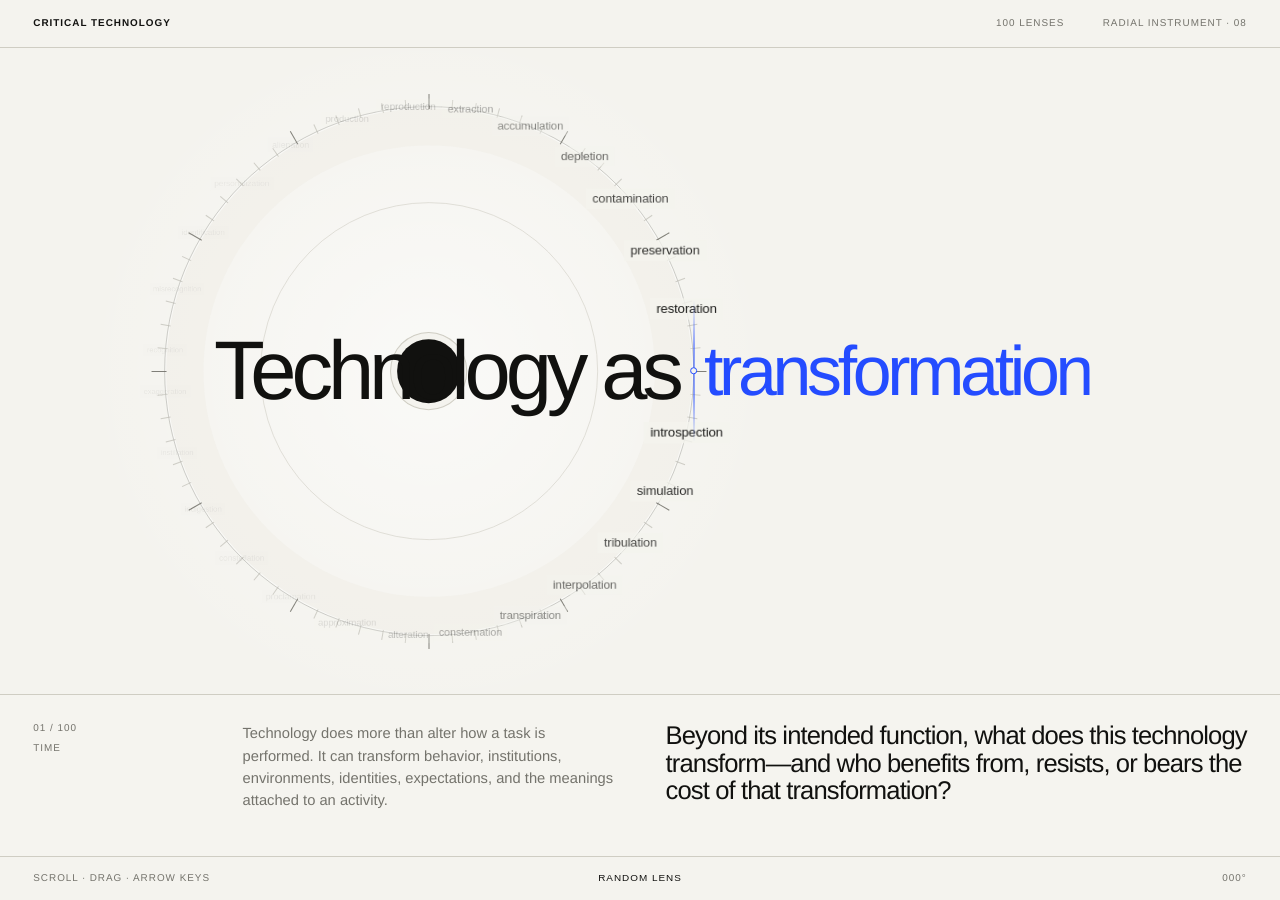
==== commit 64c31da1: "Create radial scroll dial for Technology as lenses" ====
--- a/index.html
+++ b/index.html
@@ -1,342 +1,80 @@
-<!DOCTYPE html><html lang="en"><head><meta charSet="utf-8"/><meta name="viewport" content="width=device-width, initial-scale=1"/><link rel="stylesheet" href="./styles.css"><title>Technology as…</title><meta name="description" content="100 lenses for seeing what technology makes possible, normal, and invisible."/><meta property="og:title" content="Technology as…"/><meta property="og:description" content="100 lenses for seeing what technology makes possible, normal, and invisible."/><meta property="og:image" content="https://allanqq.github.io/technology-as/og.png"/><meta property="og:image:width" content="1200"/><meta property="og:image:height" content="630"/><meta property="og:image:alt" content="Technology as — 100 lenses for critical reflection"/><meta name="twitter:card" content="summary_large_image"/><meta name="twitter:title" content="Technology as…"/><meta name="twitter:description" content="100 lenses for seeing what technology makes possible, normal, and invisible."/><meta name="twitter:image" content="https://allanqq.github.io/technology-as/og.png"/><link rel="shortcut icon" href="./technology-as-icon.svg?v=2"/><link rel="icon" href="./technology-as-icon.svg?v=2" type="image/svg+xml"/>
-<link rel="preload" href="./assets/_vinext_fonts/cormorant-garamond-e7eb2e70beb6/cormorant-garamond-7d0fab25.woff2" as="font" type="font/woff2" crossorigin />
-<link rel="preload" href="./assets/_vinext_fonts/cormorant-garamond-e7eb2e70beb6/cormorant-garamond-bd3fa9fe.woff2" as="font" type="font/woff2" crossorigin />
-<link rel="preload" href="./assets/_vinext_fonts/cormorant-garamond-e7eb2e70beb6/cormorant-garamond-5f813686.woff2" as="font" type="font/woff2" crossorigin />
-<link rel="preload" href="./assets/_vinext_fonts/cormorant-garamond-e7eb2e70beb6/cormorant-garamond-0365c557.woff2" as="font" type="font/woff2" crossorigin />
-<link rel="preload" href="./assets/_vinext_fonts/cormorant-garamond-e7eb2e70beb6/cormorant-garamond-fe99e303.woff2" as="font" type="font/woff2" crossorigin />
-<link rel="preload" href="./assets/_vinext_fonts/cormorant-garamond-e7eb2e70beb6/cormorant-garamond-dd44b623.woff2" as="font" type="font/woff2" crossorigin />
-<link rel="preload" href="./assets/_vinext_fonts/cormorant-garamond-e7eb2e70beb6/cormorant-garamond-44d82aa9.woff2" as="font" type="font/woff2" crossorigin />
-<link rel="preload" href="./assets/_vinext_fonts/cormorant-garamond-e7eb2e70beb6/cormorant-garamond-7f5a19db.woff2" as="font" type="font/woff2" crossorigin />
-<link rel="preload" href="./assets/_vinext_fonts/cormorant-garamond-e7eb2e70beb6/cormorant-garamond-21114939.woff2" as="font" type="font/woff2" crossorigin />
-<link rel="preload" href="./assets/_vinext_fonts/cormorant-garamond-e7eb2e70beb6/cormorant-garamond-e99b45a2.woff2" as="font" type="font/woff2" crossorigin />
-<link rel="preload" href="./assets/_vinext_fonts/geist-8ac0455e797f/geist-ff2310f5.woff2" as="font" type="font/woff2" crossorigin />
-<link rel="preload" href="./assets/_vinext_fonts/geist-8ac0455e797f/geist-875ccdd4.woff2" as="font" type="font/woff2" crossorigin />
-<link rel="preload" href="./assets/_vinext_fonts/geist-8ac0455e797f/geist-52306abf.woff2" as="font" type="font/woff2" crossorigin />
-<link rel="preload" href="./assets/_vinext_fonts/geist-8ac0455e797f/geist-001175b1.woff2" as="font" type="font/woff2" crossorigin />
-<link rel="preload" href="./assets/_vinext_fonts/geist-8ac0455e797f/geist-98bbbccb.woff2" as="font" type="font/woff2" crossorigin />
-<style data-vinext-fonts>/* cyrillic-ext */
-@font-face {
-  font-family: 'Cormorant Garamond';
-  font-style: italic;
-  font-weight: 400;
-  font-display: swap;
-  src: url(./assets/_vinext_fonts/cormorant-garamond-e7eb2e70beb6/cormorant-garamond-7d0fab25.woff2) format('woff2');
-  unicode-range: U+0460-052F, U+1C80-1C8A, U+20B4, U+2DE0-2DFF, U+A640-A69F, U+FE2E-FE2F;
-}
-/* cyrillic */
-@font-face {
-  font-family: 'Cormorant Garamond';
-  font-style: italic;
-  font-weight: 400;
-  font-display: swap;
-  src: url(./assets/_vinext_fonts/cormorant-garamond-e7eb2e70beb6/cormorant-garamond-bd3fa9fe.woff2) format('woff2');
-  unicode-range: U+0301, U+0400-045F, U+0490-0491, U+04B0-04B1, U+2116;
-}
-/* vietnamese */
-@font-face {
-  font-family: 'Cormorant Garamond';
-  font-style: italic;
-  font-weight: 400;
-  font-display: swap;
-  src: url(./assets/_vinext_fonts/cormorant-garamond-e7eb2e70beb6/cormorant-garamond-5f813686.woff2) format('woff2');
-  unicode-range: U+0102-0103, U+0110-0111, U+0128-0129, U+0168-0169, U+01A0-01A1, U+01AF-01B0, U+0300-0301, U+0303-0304, U+0308-0309, U+0323, U+0329, U+1EA0-1EF9, U+20AB;
-}
-/* latin-ext */
-@font-face {
-  font-family: 'Cormorant Garamond';
-  font-style: italic;
-  font-weight: 400;
-  font-display: swap;
-  src: url(./assets/_vinext_fonts/cormorant-garamond-e7eb2e70beb6/cormorant-garamond-0365c557.woff2) format('woff2');
-  unicode-range: U+0100-02BA, U+02BD-02C5, U+02C7-02CC, U+02CE-02D7, U+02DD-02FF, U+0304, U+0308, U+0329, U+1D00-1DBF, U+1E00-1E9F, U+1EF2-1EFF, U+2020, U+20A0-20AB, U+20AD-20C0, U+2113, U+2C60-2C7F, U+A720-A7FF;
-}
-/* latin */
-@font-face {
-  font-family: 'Cormorant Garamond';
-  font-style: italic;
-  font-weight: 400;
-  font-display: swap;
-  src: url(./assets/_vinext_fonts/cormorant-garamond-e7eb2e70beb6/cormorant-garamond-fe99e303.woff2) format('woff2');
-  unicode-range: U+0000-00FF, U+0131, U+0152-0153, U+02BB-02BC, U+02C6, U+02DA, U+02DC, U+0304, U+0308, U+0329, U+2000-206F, U+20AC, U+2122, U+2191, U+2193, U+2212, U+2215, U+FEFF, U+FFFD;
-}
-/* cyrillic-ext */
-@font-face {
-  font-family: 'Cormorant Garamond';
-  font-style: italic;
-  font-weight: 500;
-  font-display: swap;
-  src: url(./assets/_vinext_fonts/cormorant-garamond-e7eb2e70beb6/cormorant-garamond-7d0fab25.woff2) format('woff2');
-  unicode-range: U+0460-052F, U+1C80-1C8A, U+20B4, U+2DE0-2DFF, U+A640-A69F, U+FE2E-FE2F;
-}
-/* cyrillic */
-@font-face {
-  font-family: 'Cormorant Garamond';
-  font-style: italic;
-  font-weight: 500;
-  font-display: swap;
-  src: url(./assets/_vinext_fonts/cormorant-garamond-e7eb2e70beb6/cormorant-garamond-bd3fa9fe.woff2) format('woff2');
-  unicode-range: U+0301, U+0400-045F, U+0490-0491, U+04B0-04B1, U+2116;
-}
-/* vietnamese */
-@font-face {
-  font-family: 'Cormorant Garamond';
-  font-style: italic;
-  font-weight: 500;
-  font-display: swap;
-  src: url(./assets/_vinext_fonts/cormorant-garamond-e7eb2e70beb6/cormorant-garamond-5f813686.woff2) format('woff2');
-  unicode-range: U+0102-0103, U+0110-0111, U+0128-0129, U+0168-0169, U+01A0-01A1, U+01AF-01B0, U+0300-0301, U+0303-0304, U+0308-0309, U+0323, U+0329, U+1EA0-1EF9, U+20AB;
-}
-/* latin-ext */
-@font-face {
-  font-family: 'Cormorant Garamond';
-  font-style: italic;
-  font-weight: 500;
-  font-display: swap;
-  src: url(./assets/_vinext_fonts/cormorant-garamond-e7eb2e70beb6/cormorant-garamond-0365c557.woff2) format('woff2');
-  unicode-range: U+0100-02BA, U+02BD-02C5, U+02C7-02CC, U+02CE-02D7, U+02DD-02FF, U+0304, U+0308, U+0329, U+1D00-1DBF, U+1E00-1E9F, U+1EF2-1EFF, U+2020, U+20A0-20AB, U+20AD-20C0, U+2113, U+2C60-2C7F, U+A720-A7FF;
-}
-/* latin */
-@font-face {
-  font-family: 'Cormorant Garamond';
-  font-style: italic;
-  font-weight: 500;
-  font-display: swap;
-  src: url(./assets/_vinext_fonts/cormorant-garamond-e7eb2e70beb6/cormorant-garamond-fe99e303.woff2) format('woff2');
-  unicode-range: U+0000-00FF, U+0131, U+0152-0153, U+02BB-02BC, U+02C6, U+02DA, U+02DC, U+0304, U+0308, U+0329, U+2000-206F, U+20AC, U+2122, U+2191, U+2193, U+2212, U+2215, U+FEFF, U+FFFD;
-}
-/* cyrillic-ext */
-@font-face {
-  font-family: 'Cormorant Garamond';
-  font-style: italic;
-  font-weight: 600;
-  font-display: swap;
-  src: url(./assets/_vinext_fonts/cormorant-garamond-e7eb2e70beb6/cormorant-garamond-7d0fab25.woff2) format('woff2');
-  unicode-range: U+0460-052F, U+1C80-1C8A, U+20B4, U+2DE0-2DFF, U+A640-A69F, U+FE2E-FE2F;
-}
-/* cyrillic */
-@font-face {
-  font-family: 'Cormorant Garamond';
-  font-style: italic;
-  font-weight: 600;
-  font-display: swap;
-  src: url(./assets/_vinext_fonts/cormorant-garamond-e7eb2e70beb6/cormorant-garamond-bd3fa9fe.woff2) format('woff2');
-  unicode-range: U+0301, U+0400-045F, U+0490-0491, U+04B0-04B1, U+2116;
-}
-/* vietnamese */
-@font-face {
-  font-family: 'Cormorant Garamond';
-  font-style: italic;
-  font-weight: 600;
-  font-display: swap;
-  src: url(./assets/_vinext_fonts/cormorant-garamond-e7eb2e70beb6/cormorant-garamond-5f813686.woff2) format('woff2');
-  unicode-range: U+0102-0103, U+0110-0111, U+0128-0129, U+0168-0169, U+01A0-01A1, U+01AF-01B0, U+0300-0301, U+0303-0304, U+0308-0309, U+0323, U+0329, U+1EA0-1EF9, U+20AB;
-}
-/* latin-ext */
-@font-face {
-  font-family: 'Cormorant Garamond';
-  font-style: italic;
-  font-weight: 600;
-  font-display: swap;
-  src: url(./assets/_vinext_fonts/cormorant-garamond-e7eb2e70beb6/cormorant-garamond-0365c557.woff2) format('woff2');
-  unicode-range: U+0100-02BA, U+02BD-02C5, U+02C7-02CC, U+02CE-02D7, U+02DD-02FF, U+0304, U+0308, U+0329, U+1D00-1DBF, U+1E00-1E9F, U+1EF2-1EFF, U+2020, U+20A0-20AB, U+20AD-20C0, U+2113, U+2C60-2C7F, U+A720-A7FF;
-}
-/* latin */
-@font-face {
-  font-family: 'Cormorant Garamond';
-  font-style: italic;
-  font-weight: 600;
-  font-display: swap;
-  src: url(./assets/_vinext_fonts/cormorant-garamond-e7eb2e70beb6/cormorant-garamond-fe99e303.woff2) format('woff2');
-  unicode-range: U+0000-00FF, U+0131, U+0152-0153, U+02BB-02BC, U+02C6, U+02DA, U+02DC, U+0304, U+0308, U+0329, U+2000-206F, U+20AC, U+2122, U+2191, U+2193, U+2212, U+2215, U+FEFF, U+FFFD;
-}
-/* cyrillic-ext */
-@font-face {
-  font-family: 'Cormorant Garamond';
-  font-style: normal;
-  font-weight: 400;
-  font-display: swap;
-  src: url(./assets/_vinext_fonts/cormorant-garamond-e7eb2e70beb6/cormorant-garamond-dd44b623.woff2) format('woff2');
-  unicode-range: U+0460-052F, U+1C80-1C8A, U+20B4, U+2DE0-2DFF, U+A640-A69F, U+FE2E-FE2F;
-}
-/* cyrillic */
-@font-face {
-  font-family: 'Cormorant Garamond';
-  font-style: normal;
-  font-weight: 400;
-  font-display: swap;
-  src: url(./assets/_vinext_fonts/cormorant-garamond-e7eb2e70beb6/cormorant-garamond-44d82aa9.woff2) format('woff2');
-  unicode-range: U+0301, U+0400-045F, U+0490-0491, U+04B0-04B1, U+2116;
-}
-/* vietnamese */
-@font-face {
-  font-family: 'Cormorant Garamond';
-  font-style: normal;
-  font-weight: 400;
-  font-display: swap;
-  src: url(./assets/_vinext_fonts/cormorant-garamond-e7eb2e70beb6/cormorant-garamond-7f5a19db.woff2) format('woff2');
-  unicode-range: U+0102-0103, U+0110-0111, U+0128-0129, U+0168-0169, U+01A0-01A1, U+01AF-01B0, U+0300-0301, U+0303-0304, U+0308-0309, U+0323, U+0329, U+1EA0-1EF9, U+20AB;
-}
-/* latin-ext */
-@font-face {
-  font-family: 'Cormorant Garamond';
-  font-style: normal;
-  font-weight: 400;
-  font-display: swap;
-  src: url(./assets/_vinext_fonts/cormorant-garamond-e7eb2e70beb6/cormorant-garamond-21114939.woff2) format('woff2');
-  unicode-range: U+0100-02BA, U+02BD-02C5, U+02C7-02CC, U+02CE-02D7, U+02DD-02FF, U+0304, U+0308, U+0329, U+1D00-1DBF, U+1E00-1E9F, U+1EF2-1EFF, U+2020, U+20A0-20AB, U+20AD-20C0, U+2113, U+2C60-2C7F, U+A720-A7FF;
-}
-/* latin */
-@font-face {
-  font-family: 'Cormorant Garamond';
-  font-style: normal;
-  font-weight: 400;
-  font-display: swap;
-  src: url(./assets/_vinext_fonts/cormorant-garamond-e7eb2e70beb6/cormorant-garamond-e99b45a2.woff2) format('woff2');
-  unicode-range: U+0000-00FF, U+0131, U+0152-0153, U+02BB-02BC, U+02C6, U+02DA, U+02DC, U+0304, U+0308, U+0329, U+2000-206F, U+20AC, U+2122, U+2191, U+2193, U+2212, U+2215, U+FEFF, U+FFFD;
-}
-/* cyrillic-ext */
-@font-face {
-  font-family: 'Cormorant Garamond';
-  font-style: normal;
-  font-weight: 500;
-  font-display: swap;
-  src: url(./assets/_vinext_fonts/cormorant-garamond-e7eb2e70beb6/cormorant-garamond-dd44b623.woff2) format('woff2');
-  unicode-range: U+0460-052F, U+1C80-1C8A, U+20B4, U+2DE0-2DFF, U+A640-A69F, U+FE2E-FE2F;
-}
-/* cyrillic */
-@font-face {
-  font-family: 'Cormorant Garamond';
-  font-style: normal;
-  font-weight: 500;
-  font-display: swap;
-  src: url(./assets/_vinext_fonts/cormorant-garamond-e7eb2e70beb6/cormorant-garamond-44d82aa9.woff2) format('woff2');
-  unicode-range: U+0301, U+0400-045F, U+0490-0491, U+04B0-04B1, U+2116;
-}
-/* vietnamese */
-@font-face {
-  font-family: 'Cormorant Garamond';
-  font-style: normal;
-  font-weight: 500;
-  font-display: swap;
-  src: url(./assets/_vinext_fonts/cormorant-garamond-e7eb2e70beb6/cormorant-garamond-7f5a19db.woff2) format('woff2');
-  unicode-range: U+0102-0103, U+0110-0111, U+0128-0129, U+0168-0169, U+01A0-01A1, U+01AF-01B0, U+0300-0301, U+0303-0304, U+0308-0309, U+0323, U+0329, U+1EA0-1EF9, U+20AB;
-}
-/* latin-ext */
-@font-face {
-  font-family: 'Cormorant Garamond';
-  font-style: normal;
-  font-weight: 500;
-  font-display: swap;
-  src: url(./assets/_vinext_fonts/cormorant-garamond-e7eb2e70beb6/cormorant-garamond-21114939.woff2) format('woff2');
-  unicode-range: U+0100-02BA, U+02BD-02C5, U+02C7-02CC, U+02CE-02D7, U+02DD-02FF, U+0304, U+0308, U+0329, U+1D00-1DBF, U+1E00-1E9F, U+1EF2-1EFF, U+2020, U+20A0-20AB, U+20AD-20C0, U+2113, U+2C60-2C7F, U+A720-A7FF;
-}
-/* latin */
-@font-face {
-  font-family: 'Cormorant Garamond';
-  font-style: normal;
-  font-weight: 500;
-  font-display: swap;
-  src: url(./assets/_vinext_fonts/cormorant-garamond-e7eb2e70beb6/cormorant-garamond-e99b45a2.woff2) format('woff2');
-  unicode-range: U+0000-00FF, U+0131, U+0152-0153, U+02BB-02BC, U+02C6, U+02DA, U+02DC, U+0304, U+0308, U+0329, U+2000-206F, U+20AC, U+2122, U+2191, U+2193, U+2212, U+2215, U+FEFF, U+FFFD;
-}
-/* cyrillic-ext */
-@font-face {
-  font-family: 'Cormorant Garamond';
-  font-style: normal;
-  font-weight: 600;
-  font-display: swap;
-  src: url(./assets/_vinext_fonts/cormorant-garamond-e7eb2e70beb6/cormorant-garamond-dd44b623.woff2) format('woff2');
-  unicode-range: U+0460-052F, U+1C80-1C8A, U+20B4, U+2DE0-2DFF, U+A640-A69F, U+FE2E-FE2F;
-}
-/* cyrillic */
-@font-face {
-  font-family: 'Cormorant Garamond';
-  font-style: normal;
-  font-weight: 600;
-  font-display: swap;
-  src: url(./assets/_vinext_fonts/cormorant-garamond-e7eb2e70beb6/cormorant-garamond-44d82aa9.woff2) format('woff2');
-  unicode-range: U+0301, U+0400-045F, U+0490-0491, U+04B0-04B1, U+2116;
-}
-/* vietnamese */
-@font-face {
-  font-family: 'Cormorant Garamond';
-  font-style: normal;
-  font-weight: 600;
-  font-display: swap;
-  src: url(./assets/_vinext_fonts/cormorant-garamond-e7eb2e70beb6/cormorant-garamond-7f5a19db.woff2) format('woff2');
-  unicode-range: U+0102-0103, U+0110-0111, U+0128-0129, U+0168-0169, U+01A0-01A1, U+01AF-01B0, U+0300-0301, U+0303-0304, U+0308-0309, U+0323, U+0329, U+1EA0-1EF9, U+20AB;
-}
-/* latin-ext */
-@font-face {
-  font-family: 'Cormorant Garamond';
-  font-style: normal;
-  font-weight: 600;
-  font-display: swap;
-  src: url(./assets/_vinext_fonts/cormorant-garamond-e7eb2e70beb6/cormorant-garamond-21114939.woff2) format('woff2');
-  unicode-range: U+0100-02BA, U+02BD-02C5, U+02C7-02CC, U+02CE-02D7, U+02DD-02FF, U+0304, U+0308, U+0329, U+1D00-1DBF, U+1E00-1E9F, U+1EF2-1EFF, U+2020, U+20A0-20AB, U+20AD-20C0, U+2113, U+2C60-2C7F, U+A720-A7FF;
-}
-/* latin */
-@font-face {
-  font-family: 'Cormorant Garamond';
-  font-style: normal;
-  font-weight: 600;
-  font-display: swap;
-  src: url(./assets/_vinext_fonts/cormorant-garamond-e7eb2e70beb6/cormorant-garamond-e99b45a2.woff2) format('woff2');
-  unicode-range: U+0000-00FF, U+0131, U+0152-0153, U+02BB-02BC, U+02C6, U+02DA, U+02DC, U+0304, U+0308, U+0329, U+2000-206F, U+20AC, U+2122, U+2191, U+2193, U+2212, U+2215, U+FEFF, U+FFFD;
-}
+<!doctype html>
+<html lang="en">
+<head>
+  <meta charset="utf-8">
+  <meta name="viewport" content="width=device-width, initial-scale=1, viewport-fit=cover">
+  <meta name="color-scheme" content="light">
+  <meta name="theme-color" content="#f4f3ee">
+  <title>Technology as — a radial instrument</title>
+  <meta name="description" content="Turn through 100 lenses for seeing what technology makes possible, normal, and invisible.">
+  <meta property="og:title" content="Technology as — a radial instrument">
+  <meta property="og:description" content="Turn through 100 lenses for seeing technology differently.">
+  <meta property="og:image" content="./og.png">
+  <meta name="twitter:card" content="summary_large_image">
+  <link rel="icon" href="./technology-as-icon.svg" type="image/svg+xml">
+  <link rel="stylesheet" href="./radial-dial.css">
+  <script src="./radial-dial.js" defer></script>
+</head>
+<body>
+  <header class="masthead">
+    <div class="brand">Critical Technology</div>
+    <div class="masthead-meta" aria-label="Experience metadata">
+      <span>100 lenses</span>
+      <span>Radial instrument · 08</span>
+    </div>
+  </header>
 
-.__font_cormorant_garamond_05lb8hv { font-family: 'Cormorant Garamond', sans-serif; }
+  <main class="experience">
+    <section class="dial-stage" aria-labelledby="page-title">
+      <h1 class="visually-hidden" id="page-title">Technology as — 100 radial lenses</h1>
 
-.__variable_cormorant_garamond_05lb8hv { --font-serif: 'Cormorant Garamond', sans-serif; }
+      <div
+        class="dial-instrument"
+        id="dial-instrument"
+        role="listbox"
+        tabindex="0"
+        aria-label="Technology as lenses. Scroll, drag the dial, or use the arrow keys to turn it."
+        aria-busy="true"
+      >
+        <div class="dial-face" aria-hidden="true"></div>
+        <div class="dial-ticks" id="dial-ticks" aria-hidden="true"></div>
+        <div class="dial-words" id="dial-words"></div>
 
-/* cyrillic-ext */
-@font-face {
-  font-family: 'Geist';
-  font-style: normal;
-  font-weight: 100 900;
-  font-display: swap;
-  src: url(./assets/_vinext_fonts/geist-8ac0455e797f/geist-ff2310f5.woff2) format('woff2');
-  unicode-range: U+0460-052F, U+1C80-1C8A, U+20B4, U+2DE0-2DFF, U+A640-A69F, U+FE2E-FE2F;
-}
-/* cyrillic */
-@font-face {
-  font-family: 'Geist';
-  font-style: normal;
-  font-weight: 100 900;
-  font-display: swap;
-  src: url(./assets/_vinext_fonts/geist-8ac0455e797f/geist-875ccdd4.woff2) format('woff2');
-  unicode-range: U+0301, U+0400-045F, U+0490-0491, U+04B0-04B1, U+2116;
-}
-/* vietnamese */
-@font-face {
-  font-family: 'Geist';
-  font-style: normal;
-  font-weight: 100 900;
-  font-display: swap;
-  src: url(./assets/_vinext_fonts/geist-8ac0455e797f/geist-52306abf.woff2) format('woff2');
-  unicode-range: U+0102-0103, U+0110-0111, U+0128-0129, U+0168-0169, U+01A0-01A1, U+01AF-01B0, U+0300-0301, U+0303-0304, U+0308-0309, U+0323, U+0329, U+1EA0-1EF9, U+20AB;
-}
-/* latin-ext */
-@font-face {
-  font-family: 'Geist';
-  font-style: normal;
-  font-weight: 100 900;
-  font-display: swap;
-  src: url(./assets/_vinext_fonts/geist-8ac0455e797f/geist-001175b1.woff2) format('woff2');
-  unicode-range: U+0100-02BA, U+02BD-02C5, U+02C7-02CC, U+02CE-02D7, U+02DD-02FF, U+0304, U+0308, U+0329, U+1D00-1DBF, U+1E00-1E9F, U+1EF2-1EFF, U+2020, U+20A0-20AB, U+20AD-20C0, U+2113, U+2C60-2C7F, U+A720-A7FF;
-}
-/* latin */
-@font-face {
-  font-family: 'Geist';
-  font-style: normal;
-  font-weight: 100 900;
-  font-display: swap;
-  src: url(./assets/_vinext_fonts/geist-8ac0455e797f/geist-98bbbccb.woff2) format('woff2');
-  unicode-range: U+0000-00FF, U+0131, U+0152-0153, U+02BB-02BC, U+02C6, U+02DA, U+02DC, U+0304, U+0308, U+0329, U+2000-206F, U+20AC, U+2122, U+2191, U+2193, U+2212, U+2215, U+FEFF, U+FFFD;
-}
+        <div class="phrase-anchor" aria-live="polite" aria-atomic="true">
+          <span class="phrase-prefix">Technology as</span>
+          <span class="phrase-word" id="current-word">loading…</span>
+        </div>
 
-.__font_geist_1th67zq { font-family: 'Geist', sans-serif; }
+        <div class="focus-index" aria-hidden="true">
+          <span></span>
+        </div>
+      </div>
 
-.__variable_geist_1th67zq { --font-sans: 'Geist', sans-serif; }
-</style>
-<link rel="canonical" href="https://allanqq.github.io/technology-as/"></head><body class="__variable_cormorant_garamond_05lb8hv __variable_geist_1th67zq"><a class="skip-link" href="#collection">Skip to the lens collection</a><header class="site-header" id="top"><a class="wordmark" href="#top" aria-label="Technology as, home">T<span>/</span>A</a><p class="header-note">Critical reflections on technology</p><nav aria-label="Page navigation"><a href="#collection">100 Lenses Index</a></nav></header><main><section class="orientation" aria-labelledby="page-title"><h1 id="page-title"><span>Technology</span><em>as…</em></h1><div class="orientation-copy"><p>100 lenses for seeing what technology makes possible, normal, and invisible.</p><a href="#collection">Choose a lens <span aria-hidden="true">↓</span></a></div></section><section class="archive" id="collection" aria-label="100 technology lenses"><div class="archive-layout"><aside class="filter-rail" aria-label="Browse controls"><div class="search-control"><label for="lens-search">Search all lenses</label><div><input id="lens-search" type="search" placeholder="Try “power” or “labor”" autoComplete="off" value=""/><span aria-hidden="true">⌕</span></div></div></aside><div class="results-field"><div class="results-toolbar"><p role="status" aria-live="polite" aria-atomic="true"><strong>100</strong> <!-- -->lenses</p><div class="sort-control" aria-label="Sort lenses"><span>Order</span><button type="button" aria-pressed="true">01—100</button><button type="button" aria-pressed="false">A—Z</button></div></div><ol class="lens-index"><li id="lens-1" data-lens-record="true"><details name="technology-lens"><summary><span class="record-number">01</span><span class="record-title"><span>Technology as</span> <!-- -->transformation</span><span class="record-toggle" aria-hidden="true"></span></summary><div class="record-body"><div class="record-interpretation"><p class="content-label">Interpretation</p><p>Technology does more than alter how a task is performed. It can transform behavior, institutions, environments, identities, expectations, and the meanings attached to an activity.</p></div><div class="record-catalyst"><p class="content-label">Catalyst</p><p>Beyond its intended function, what does this technology transform—and who benefits from, resists, or bears the cost of that transformation?</p></div></div></details></li><li id="lens-2" data-lens-record="true"><details name="technology-lens"><summary><span class="record-number">02</span><span class="record-title"><span>Technology as</span> <!-- -->introspection</span><span class="record-toggle" aria-hidden="true"></span></summary><div class="record-body"><div class="record-interpretation"><p class="content-label">Interpretation</p><p>Technology can operate as a mirror. What people build and how they use it disclose their desires, fears, assumptions, habits, and definitions of progress.</p></div><div class="record-catalyst"><p class="content-label">Catalyst</p><p>What does this technology reveal about its makers and users that they might prefer not to acknowledge?</p></div></div></details></li><li id="lens-3" data-lens-record="true"><details name="technology-lens"><summary><span class="record-number">03</span><span class="record-title"><span>Technology as</span> <!-- -->simulation</span><span class="record-toggle" aria-hidden="true"></span></summary><div class="record-body"><div class="record-interpretation"><p class="content-label">Interpretation</p><p>A simulation renders part of reality manageable by modelling it. Yet every model simplifies, excludes, and interprets; the danger begins when the representation is treated as the world itself.</p></div><div class="record-catalyst"><p class="content-label">Catalyst</p><p>What disappears when this simulation becomes a substitute for direct experience, situated knowledge, or material reality?</p></div></div></details></li><li id="lens-4" data-lens-record="true"><details name="technology-lens"><summary><span class="record-number">04</span><span class="record-title"><span>Technology as</span> <!-- -->tribulation</span><span class="record-toggle" aria-hidden="true"></span></summary><div class="record-body"><div class="record-interpretation"><p class="content-label">Interpretation</p><p>Technology can be experienced as a trial: a source of difficulty, instability, dependence, exclusion, or suffering. Such hardship is often dismissed as a temporary cost of progress.</p></div><div class="record-catalyst"><p class="content-label">Catalyst</p><p>Whose tribulation is being normalized as an acceptable price for someone else’s convenience or advancement?</p></div></div></details></li><li id="lens-5" data-lens-record="true"><details name="technology-lens"><summary><span class="record-number">05</span><span class="record-title"><span>Technology as</span> <!-- -->interpolation</span><span class="record-toggle" aria-hidden="true"></span></summary><div class="record-body"><div class="record-interpretation"><p class="content-label">Interpretation</p><p>Technology inserts itself between people and the world. It also fills gaps by estimating what is absent—predicting missing values, intentions, identities, or futures from incomplete evidence.</p></div><div class="record-catalyst"><p class="content-label">Catalyst</p><p>When a system fills in the blanks about a person or situation, who authorized the story it produces?</p></div></div></details></li><li id="lens-6" data-lens-record="true"><details name="technology-lens"><summary><span class="record-number">06</span><span class="record-title"><span>Technology as</span> <!-- -->transpiration</span><span class="record-toggle" aria-hidden="true"></span></summary><div class="record-body"><div class="record-interpretation"><p class="content-label">Interpretation</p><p>Technology has a metabolism. It draws in energy, water, minerals, labor, and information, then releases heat, emissions, waste, and altered environments. Its apparently clean surface conceals material circulation.</p></div><div class="record-catalyst"><p class="content-label">Catalyst</p><p>What must pass through the technological system for its interface to appear effortless, weightless, and clean?</p></div></div></details></li><li id="lens-7" data-lens-record="true"><details name="technology-lens"><summary><span class="record-number">07</span><span class="record-title"><span>Technology as</span> <!-- -->consternation</span><span class="record-toggle" aria-hidden="true"></span></summary><div class="record-body"><div class="record-interpretation"><p class="content-label">Interpretation</p><p>Technology can produce uncertainty, anxiety, and moral unease. Rather than treating consternation as resistance to innovation, it may be understood as a diagnostic response to unresolved consequences.</p></div><div class="record-catalyst"><p class="content-label">Catalyst</p><p>Which forms of discomfort should be listened to as knowledge rather than eliminated as obstacles to adoption?</p></div></div></details></li><li id="lens-8" data-lens-record="true"><details name="technology-lens"><summary><span class="record-number">08</span><span class="record-title"><span>Technology as</span> <!-- -->alteration</span><span class="record-toggle" aria-hidden="true"></span></summary><div class="record-body"><div class="record-interpretation"><p class="content-label">Interpretation</p><p>Alteration emphasizes incremental change. Technologies may quietly modify language, habits, spaces, relationships, and expectations until accumulated adjustments become a profound transformation.</p></div><div class="record-catalyst"><p class="content-label">Catalyst</p><p>Which seemingly minor alteration could become consequential once it is repeated, normalized, or made difficult to reverse?</p></div></div></details></li><li id="lens-9" data-lens-record="true"><details name="technology-lens"><summary><span class="record-number">09</span><span class="record-title"><span>Technology as</span> <!-- -->approximation</span><span class="record-toggle" aria-hidden="true"></span></summary><div class="record-body"><div class="record-interpretation"><p class="content-label">Interpretation</p><p>Many technologies act through estimates, averages, proxies, probabilities, and categories. Approximation may be necessary, but it becomes dangerous when uncertainty is concealed behind authoritative outputs.</p></div><div class="record-catalyst"><p class="content-label">Catalyst</p><p>Who is most likely to be harmed when an approximation is presented or acted upon as an exact truth?</p></div></div></details></li><li id="lens-10" data-lens-record="true"><details name="technology-lens"><summary><span class="record-number">10</span><span class="record-title"><span>Technology as</span> <!-- -->proclamation</span><span class="record-toggle" aria-hidden="true"></span></summary><div class="record-body"><div class="record-interpretation"><p class="content-label">Interpretation</p><p>Technologies do not merely report reality; they can proclaim what is true, valuable, normal, safe, relevant, or possible. Rankings, scores, alerts, and recommendations acquire institutional authority.</p></div><div class="record-catalyst"><p class="content-label">Catalyst</p><p>Who gave this system the authority to make declarations, and what forms of knowledge cannot speak through it?</p></div></div></details></li><li id="lens-11" data-lens-record="true"><details name="technology-lens"><summary><span class="record-number">11</span><span class="record-title"><span>Technology as</span> <!-- -->constellation</span><span class="record-toggle" aria-hidden="true"></span></summary><div class="record-body"><div class="record-interpretation"><p class="content-label">Interpretation</p><p>No technology exists alone. Every device or platform is a constellation of infrastructures, standards, laws, workers, users, landscapes, histories, and dependencies.</p></div><div class="record-catalyst"><p class="content-label">Catalyst</p><p>What becomes visible when the technological object is examined as a network of relationships rather than as a self-contained thing?</p></div></div></details></li><li id="lens-12" data-lens-record="true"><details name="technology-lens"><summary><span class="record-number">12</span><span class="record-title"><span>Technology as</span> <!-- -->indigestion</span><span class="record-toggle" aria-hidden="true"></span></summary><div class="record-body"><div class="record-interpretation"><p class="content-label">Interpretation</p><p>A technological system may be unable to absorb everything it takes in. Information overload, incompatible values, unresolved histories, toxic waste, and organizational friction return as symptoms of indigestion.</p></div><div class="record-catalyst"><p class="content-label">Catalyst</p><p>What cannot be smoothly incorporated into this system, and how does that unassimilated remainder make itself known?</p></div></div></details></li><li id="lens-13" data-lens-record="true"><details name="technology-lens"><summary><span class="record-number">13</span><span class="record-title"><span>Technology as</span> <!-- -->instillation</span><span class="record-toggle" aria-hidden="true"></span></summary><div class="record-body"><div class="record-interpretation"><p class="content-label">Interpretation</p><p>Technology gradually instils habits, expectations, values, and bodily routines. Through repetition, a designed behavior may come to feel natural, inevitable, or self-chosen.</p></div><div class="record-catalyst"><p class="content-label">Catalyst</p><p>What behavior is being rehearsed until it no longer appears to have been designed?</p></div></div></details></li><li id="lens-14" data-lens-record="true"><details name="technology-lens"><summary><span class="record-number">14</span><span class="record-title"><span>Technology as</span> <!-- -->exaggeration</span><span class="record-toggle" aria-hidden="true"></span></summary><div class="record-body"><div class="record-interpretation"><p class="content-label">Interpretation</p><p>Technology can magnify existing tendencies. A small preference, prejudice, advantage, error, or inequality may become dominant when amplified through automation, replication, or scale.</p></div><div class="record-catalyst"><p class="content-label">Catalyst</p><p>What initially minor tendency becomes disproportionately powerful when this technology extends its reach?</p></div></div></details></li><li id="lens-15" data-lens-record="true"><details name="technology-lens"><summary><span class="record-number">15</span><span class="record-title"><span>Technology as</span> <!-- -->intonation</span><span class="record-toggle" aria-hidden="true"></span></summary><div class="record-body"><div class="record-interpretation"><p class="content-label">Interpretation</p><p>Technology speaks through more than content. Pacing, interface language, notification sounds, animation, friction, and synthetic voices produce an intonation that can communicate urgency, friendliness, authority, or threat.</p></div><div class="record-catalyst"><p class="content-label">Catalyst</p><p>How does the system’s tone shape interpretation and behavior before its actual message has been critically considered?</p></div></div></details></li><li id="lens-16" data-lens-record="true"><details name="technology-lens"><summary><span class="record-number">16</span><span class="record-title"><span>Technology as</span> <!-- -->reincarnation</span><span class="record-toggle" aria-hidden="true"></span></summary><div class="record-body"><div class="record-interpretation"><p class="content-label">Interpretation</p><p>New technologies often give old structures a new body. Surveillance, exploitation, discrimination, colonial extraction, and bureaucratic control may return under the language of personalization, intelligence, efficiency, or innovation.</p></div><div class="record-catalyst"><p class="content-label">Catalyst</p><p>What supposedly obsolete power relationship has been reincarnated under a contemporary technical name?</p></div></div></details></li><li id="lens-17" data-lens-record="true"><details name="technology-lens"><summary><span class="record-number">17</span><span class="record-title"><span>Technology as</span> <!-- -->duration</span><span class="record-toggle" aria-hidden="true"></span></summary><div class="record-body"><div class="record-interpretation"><p class="content-label">Interpretation</p><p>Technology reorganizes time. It accelerates some activities, prolongs others, preserves records, creates waiting, demands maintenance, and produces consequences that may outlast their creators.</p></div><div class="record-catalyst"><p class="content-label">Catalyst</p><p>Who receives immediacy, who is required to wait, and what persists long after its intended moment of use?</p></div></div></details></li><li id="lens-18" data-lens-record="true"><details name="technology-lens"><summary><span class="record-number">18</span><span class="record-title"><span>Technology as</span> <!-- -->cancellation</span><span class="record-toggle" aria-hidden="true"></span></summary><div class="record-body"><div class="record-interpretation"><p class="content-label">Interpretation</p><p>Technology can remove, mute, overwrite, deprecate, automate away, or render obsolete. Cancellation may create space for change, but it may also erase histories, livelihoods, alternatives, and voices.</p></div><div class="record-catalyst"><p class="content-label">Catalyst</p><p>What or whom must disappear for this system to function—and is there any meaningful possibility of appeal or return?</p></div></div></details></li><li id="lens-19" data-lens-record="true"><details name="technology-lens"><summary><span class="record-number">19</span><span class="record-title"><span>Technology as</span> <!-- -->migration</span><span class="record-toggle" aria-hidden="true"></span></summary><div class="record-body"><div class="record-interpretation"><p class="content-label">Interpretation</p><p>Technology moves data, labor, capital, culture, production, and people across territories. It can enable mobility while also creating displacement, dependency, and new borders.</p></div><div class="record-catalyst"><p class="content-label">Catalyst</p><p>What is permitted to move freely through this system, and what—or who—is made immobile?</p></div></div></details></li><li id="lens-20" data-lens-record="true"><details name="technology-lens"><summary><span class="record-number">20</span><span class="record-title"><span>Technology as</span> <!-- -->exploitation</span><span class="record-toggle" aria-hidden="true"></span></summary><div class="record-body"><div class="record-interpretation"><p class="content-label">Interpretation</p><p>Technology may generate value by extracting attention, data, labor, minerals, energy, emotion, or social cooperation. The extraction is often hidden from those who receive the finished service.</p></div><div class="record-catalyst"><p class="content-label">Catalyst</p><p>Whose underpaid, unpaid, involuntary, or environmentally costly contribution makes this technology appear inexpensive and convenient?</p></div></div></details></li><li id="lens-21" data-lens-record="true"><details name="technology-lens"><summary><span class="record-number">21</span><span class="record-title"><span>Technology as</span> <!-- -->implication</span><span class="record-toggle" aria-hidden="true"></span></summary><div class="record-body"><div class="record-interpretation"><p class="content-label">Interpretation</p><p>To use a technology is to become implicated in a wider system of consequences. Participation can connect people to distant labor conditions, environmental damage, surveillance practices, or institutional decisions they did not directly choose.</p></div><div class="record-catalyst"><p class="content-label">Catalyst</p><p>What responsibilities arise from participation, even when the user did not design the system or explicitly consent to all of its effects?</p></div></div></details></li><li id="lens-22" data-lens-record="true"><details name="technology-lens"><summary><span class="record-number">22</span><span class="record-title"><span>Technology as</span> <!-- -->exclamation</span><span class="record-toggle" aria-hidden="true"></span></summary><div class="record-body"><div class="record-interpretation"><p class="content-label">Interpretation</p><p>Technology can punctuate experience with urgency and spectacle. Alerts, launch events, viral metrics, breaking-news banners, and exaggerated promises make certain matters appear immediate while quieting others.</p></div><div class="record-catalyst"><p class="content-label">Catalyst</p><p>What is being made louder, and which slower, subtler, or more ambiguous realities become harder to hear?</p></div></div></details></li><li id="lens-23" data-lens-record="true"><details name="technology-lens"><summary><span class="record-number">23</span><span class="record-title"><span>Technology as</span> <!-- -->investigation</span><span class="record-toggle" aria-hidden="true"></span></summary><div class="record-body"><div class="record-interpretation"><p class="content-label">Interpretation</p><p>Technology extends the capacity to inquire, detect, measure, diagnose, and discover. The same instruments that produce knowledge can also monitor, profile, interrogate, and control.</p></div><div class="record-catalyst"><p class="content-label">Catalyst</p><p>At what point does investigation cease to be a search for understanding and become an apparatus of surveillance?</p></div></div></details></li><li id="lens-24" data-lens-record="true"><details name="technology-lens"><summary><span class="record-number">24</span><span class="record-title"><span>Technology as</span> <!-- -->irritation</span><span class="record-toggle" aria-hidden="true"></span></summary><div class="record-body"><div class="record-interpretation"><p class="content-label">Interpretation</p><p>Friction, annoyance, error, and incompatibility can expose a mismatch between a system and the people expected to use it. Irritation may be a defect, but it may also be a form of resistance or warning.</p></div><div class="record-catalyst"><p class="content-label">Catalyst</p><p>Is the irritation asking for a smoother interface, or is it revealing a deeper problem that should not be designed away?</p></div></div></details></li><li id="lens-25" data-lens-record="true"><details name="technology-lens"><summary><span class="record-number">25</span><span class="record-title"><span>Technology as</span> <!-- -->inhalation</span><span class="record-toggle" aria-hidden="true"></span></summary><div class="record-body"><div class="record-interpretation"><p class="content-label">Interpretation</p><p>Before a system can act, it must take something in: data, resources, cultural material, human attention, biological signals, or environmental inputs. This intake is rarely neutral.</p></div><div class="record-catalyst"><p class="content-label">Catalyst</p><p>What does the technology inhale, from whom is it taken, and under what conditions was it made available?</p></div></div></details></li><li id="lens-26" data-lens-record="true"><details name="technology-lens"><summary><span class="record-number">26</span><span class="record-title"><span>Technology as</span> <!-- -->expiration</span><span class="record-toggle" aria-hidden="true"></span></summary><div class="record-body"><div class="record-interpretation"><p class="content-label">Interpretation</p><p>Technology expires in two senses: it exhales outputs into the world, and it eventually reaches an end. Devices, formats, platforms, data, and skills all acquire afterlives as waste, residue, memory, or abandonment.</p></div><div class="record-catalyst"><p class="content-label">Catalyst</p><p>What does this technology leave behind when it exhales, becomes obsolete, or is declared no longer useful—and who must live with those remains?</p></div></div></details></li><li id="lens-27" data-lens-record="true"><details name="technology-lens"><summary><span class="record-number">27</span><span class="record-title"><span>Technology as</span> <!-- -->digestion</span><span class="record-toggle" aria-hidden="true"></span></summary><div class="record-body"><div class="record-interpretation"><p class="content-label">Interpretation</p><p>Technology processes raw material into usable forms. Data becomes prediction; experience becomes a category; labor becomes an output. Digestion always produces residue, even when the system calls it noise.</p></div><div class="record-catalyst"><p class="content-label">Catalyst</p><p>What is converted into value, what is discarded as waste, and where does that waste accumulate?</p></div></div></details></li><li id="lens-28" data-lens-record="true"><details name="technology-lens"><summary><span class="record-number">28</span><span class="record-title"><span>Technology as</span> <!-- -->action</span><span class="record-toggle" aria-hidden="true"></span></summary><div class="record-body"><div class="record-interpretation"><p class="content-label">Interpretation</p><p>Technology does not simply wait to be used. Defaults, automated decisions, recommendations, constraints, and feedback loops participate in action by shaping what people notice and what they can do.</p></div><div class="record-catalyst"><p class="content-label">Catalyst</p><p>When an outcome occurs, how is agency distributed among users, designers, institutions, algorithms, and infrastructures—and where should responsibility reside?</p></div></div></details></li><li id="lens-29" data-lens-record="true"><details name="technology-lens"><summary><span class="record-number">29</span><span class="record-title"><span>Technology as</span> <!-- -->abstraction</span><span class="record-toggle" aria-hidden="true"></span></summary><div class="record-body"><div class="record-interpretation"><p class="content-label">Interpretation</p><p>Abstraction makes complexity manageable by converting particular people, places, and experiences into categories, numbers, models, or interfaces. What becomes easier to process may become harder to understand in context.</p></div><div class="record-catalyst"><p class="content-label">Catalyst</p><p>Which material, cultural, emotional, or historical details disappear when the situation is translated into an abstract representation?</p></div></div></details></li><li id="lens-30" data-lens-record="true"><details name="technology-lens"><summary><span class="record-number">30</span><span class="record-title"><span>Technology as</span> <!-- -->transaction</span><span class="record-toggle" aria-hidden="true"></span></summary><div class="record-body"><div class="record-interpretation"><p class="content-label">Interpretation</p><p>Technology can reorganize relationships as exchanges. Attention becomes engagement, trust becomes a rating, identity becomes data, care becomes a service, and participation becomes a traceable event.</p></div><div class="record-catalyst"><p class="content-label">Catalyst</p><p>What changes when a relationship is redesigned as a transaction—and what can no longer be given, received, or understood outside the exchange?</p></div></div></details></li><li id="lens-31" data-lens-record="true"><details name="technology-lens"><summary><span class="record-number">31</span><span class="record-title"><span>Technology as</span> <!-- -->contraction</span><span class="record-toggle" aria-hidden="true"></span></summary><div class="record-body"><div class="record-interpretation"><p class="content-label">Interpretation</p><p>Technology can compress time, distance, language, labor, and choice. Such contraction may improve accessibility and efficiency, while also narrowing attention, concentrating power, or reducing complex decisions to limited options.</p></div><div class="record-catalyst"><p class="content-label">Catalyst</p><p>As the process becomes shorter and more efficient, which possibilities, deliberations, or forms of participation contract with it?</p></div></div></details></li><li id="lens-32" data-lens-record="true"><details name="technology-lens"><summary><span class="record-number">32</span><span class="record-title"><span>Technology as</span> <!-- -->distraction</span><span class="record-toggle" aria-hidden="true"></span></summary><div class="record-body"><div class="record-interpretation"><p class="content-label">Interpretation</p><p>Technology directs attention as much as it diverts it. Distraction is not merely an individual failure of discipline; it may be a designed condition through which platforms acquire time, data, and influence.</p></div><div class="record-catalyst"><p class="content-label">Catalyst</p><p>Who benefits when attention is repeatedly interrupted, redirected, or prevented from settling on a difficult question?</p></div></div></details></li><li id="lens-33" data-lens-record="true"><details name="technology-lens"><summary><span class="record-number">33</span><span class="record-title"><span>Technology as</span> <!-- -->dissatisfaction</span><span class="record-toggle" aria-hidden="true"></span></summary><div class="record-body"><div class="record-interpretation"><p class="content-label">Interpretation</p><p>Some technologies depend on maintaining a sense of insufficiency. Continuous updates, comparisons, optimization metrics, and replacement cycles can make satisfaction feel temporary or irresponsible.</p></div><div class="record-catalyst"><p class="content-label">Catalyst</p><p>Is this technology resolving a need, or preserving the dissatisfaction required for continued engagement and consumption?</p></div></div></details></li><li id="lens-34" data-lens-record="true"><details name="technology-lens"><summary><span class="record-number">34</span><span class="record-title"><span>Technology as</span> <!-- -->salivation</span><span class="record-toggle" aria-hidden="true"></span></summary><div class="record-body"><div class="record-interpretation"><p class="content-label">Interpretation</p><p>Interfaces can produce anticipatory desire. Notifications, previews, countdowns, rewards, and personalized cues train users to expect gratification before anything of value has occurred.</p></div><div class="record-catalyst"><p class="content-label">Catalyst</p><p>What cue is conditioning the appetite, and whose interests are served when anticipation becomes habitual?</p></div></div></details></li><li id="lens-35" data-lens-record="true"><details name="technology-lens"><summary><span class="record-number">35</span><span class="record-title"><span>Technology as</span> <!-- -->infatuation</span><span class="record-toggle" aria-hidden="true"></span></summary><div class="record-body"><div class="record-interpretation"><p class="content-label">Interpretation</p><p>Infatuation describes an intense attachment to technical novelty or promise. In this state, possibility is magnified while limitations, dependencies, and harms are interpreted as temporary or irrelevant.</p></div><div class="record-catalyst"><p class="content-label">Catalyst</p><p>What becomes difficult to notice, question, or criticize once people have fallen in love with the proposed solution?</p></div></div></details></li><li id="lens-36" data-lens-record="true"><details name="technology-lens"><summary><span class="record-number">36</span><span class="record-title"><span>Technology as</span> <!-- -->transliteration</span><span class="record-toggle" aria-hidden="true"></span></summary><div class="record-body"><div class="record-interpretation"><p class="content-label">Interpretation</p><p>Transliteration transfers signs from one system into another without guaranteeing that meaning survives. Digitization, automation, and cross-cultural adaptation may preserve form while altering context, nuance, and significance.</p></div><div class="record-catalyst"><p class="content-label">Catalyst</p><p>What remains recognizable after the transfer, and what meaning is lost because it had no equivalent in the receiving system?</p></div></div></details></li><li id="lens-37" data-lens-record="true"><details name="technology-lens"><summary><span class="record-number">37</span><span class="record-title"><span>Technology as</span> <!-- -->reconciliation</span><span class="record-toggle" aria-hidden="true"></span></summary><div class="record-body"><div class="record-interpretation"><p class="content-label">Interpretation</p><p>Technology may help reconcile conflicting records, interests, identities, or needs. Yet a system can also create the appearance of agreement by suppressing unresolved tensions or privileging one version of events.</p></div><div class="record-catalyst"><p class="content-label">Catalyst</p><p>Has the conflict been meaningfully addressed, or has it merely been made less visible and easier to administer?</p></div></div></details></li><li id="lens-38" data-lens-record="true"><details name="technology-lens"><summary><span class="record-number">38</span><span class="record-title"><span>Technology as</span> <!-- -->admiration</span><span class="record-toggle" aria-hidden="true"></span></summary><div class="record-body"><div class="record-interpretation"><p class="content-label">Interpretation</p><p>Technical achievement can inspire legitimate admiration for ingenuity, craft, and collective effort. But admiration may also isolate the celebrated object from the labor, extraction, failures, and alternatives that made it possible.</p></div><div class="record-catalyst"><p class="content-label">Catalyst</p><p>What disappears behind the polished achievement when admiration replaces investigation?</p></div></div></details></li><li id="lens-39" data-lens-record="true"><details name="technology-lens"><summary><span class="record-number">39</span><span class="record-title"><span>Technology as</span> <!-- -->acceleration</span><span class="record-toggle" aria-hidden="true"></span></summary><div class="record-body"><div class="record-interpretation"><p class="content-label">Interpretation</p><p>Technology increases speed, but acceleration is never evenly distributed. Faster production, communication, and decision-making can create pressure, precarity, environmental depletion, and exclusion for those unable or unwilling to keep pace.</p></div><div class="record-catalyst"><p class="content-label">Catalyst</p><p>Faster for whom, toward what destination, and at whose expense?</p></div></div></details></li><li id="lens-40" data-lens-record="true"><details name="technology-lens"><summary><span class="record-number">40</span><span class="record-title"><span>Technology as</span> <!-- -->translocation</span><span class="record-toggle" aria-hidden="true"></span></summary><div class="record-body"><div class="record-interpretation"><p class="content-label">Interpretation</p><p>Technology relocates activity, presence, labor, risk, and harm. A problem may seem to vanish because it has been moved offshore, underground, into a data center, onto another worker, or into another community.</p></div><div class="record-catalyst"><p class="content-label">Catalyst</p><p>Has the problem been solved, or merely transferred beyond the field of vision of those receiving the benefit?</p></div></div></details></li><li id="lens-41" data-lens-record="true"><details name="technology-lens"><summary><span class="record-number">41</span><span class="record-title"><span>Technology as</span> <!-- -->humiliation</span><span class="record-toggle" aria-hidden="true"></span></summary><div class="record-body"><div class="record-interpretation"><p class="content-label">Interpretation</p><p>A technological system can diminish dignity by forcing people to prove their identity, competence, innocence, eligibility, or humanity to an inflexible procedure. Failure becomes public, repetitive, and difficult to contest.</p></div><div class="record-catalyst"><p class="content-label">Catalyst</p><p>Where does the system require people to submit to judgment without being recognized as full participants in that judgment?</p></div></div></details></li><li id="lens-42" data-lens-record="true"><details name="technology-lens"><summary><span class="record-number">42</span><span class="record-title"><span>Technology as</span> <!-- -->multiplication</span><span class="record-toggle" aria-hidden="true"></span></summary><div class="record-body"><div class="record-interpretation"><p class="content-label">Interpretation</p><p>Technology multiplies reach, copies, connections, options, outputs, and consequences. It can distribute access, but it can also reproduce one mistake, prejudice, or decision across immense populations.</p></div><div class="record-catalyst"><p class="content-label">Catalyst</p><p>What happens when this single design decision is repeated thousands or millions of times?</p></div></div></details></li><li id="lens-43" data-lens-record="true"><details name="technology-lens"><summary><span class="record-number">43</span><span class="record-title"><span>Technology as</span> <!-- -->permutation</span><span class="record-toggle" aria-hidden="true"></span></summary><div class="record-body"><div class="record-interpretation"><p class="content-label">Interpretation</p><p>Technology generates novelty by rearranging existing elements. Permutation can reveal unexpected possibilities, yet apparent originality may still reproduce the assumptions embedded in the available materials.</p></div><div class="record-catalyst"><p class="content-label">Catalyst</p><p>Is the result genuinely opening a new possibility, or only rearranging the inherited terms of the old one?</p></div></div></details></li><li id="lens-44" data-lens-record="true"><details name="technology-lens"><summary><span class="record-number">44</span><span class="record-title"><span>Technology as</span> <!-- -->realization</span><span class="record-toggle" aria-hidden="true"></span></summary><div class="record-body"><div class="record-interpretation"><p class="content-label">Interpretation</p><p>Technology gives material form to an idea, desire, or imagined future. Realization also means recognition: once a system exists, it may reveal consequences and conditions that were previously abstract or denied.</p></div><div class="record-catalyst"><p class="content-label">Catalyst</p><p>Which vision has been made real, and which alternative realities became less possible as a result?</p></div></div></details></li><li id="lens-45" data-lens-record="true"><details name="technology-lens"><summary><span class="record-number">45</span><span class="record-title"><span>Technology as</span> <!-- -->rationalization</span><span class="record-toggle" aria-hidden="true"></span></summary><div class="record-body"><div class="record-interpretation"><p class="content-label">Interpretation</p><p>Technology can organize activity according to calculation, standardization, and efficiency. It can also provide an after-the-fact justification, presenting political or moral choices as technically necessary.</p></div><div class="record-catalyst"><p class="content-label">Catalyst</p><p>Which value judgment is being concealed behind the language of optimization, efficiency, objectivity, or inevitability?</p></div></div></details></li><li id="lens-46" data-lens-record="true"><details name="technology-lens"><summary><span class="record-number">46</span><span class="record-title"><span>Technology as</span> <!-- -->variation</span><span class="record-toggle" aria-hidden="true"></span></summary><div class="record-body"><div class="record-interpretation"><p class="content-label">Interpretation</p><p>Technology produces versions, adaptations, configurations, and alternatives. At the same time, those variations may all operate within an underlying standard that determines which differences are permitted.</p></div><div class="record-catalyst"><p class="content-label">Catalyst</p><p>Which forms of variation does the system encourage, and which differences does it correct, exclude, or render unintelligible?</p></div></div></details></li><li id="lens-47" data-lens-record="true"><details name="technology-lens"><summary><span class="record-number">47</span><span class="record-title"><span>Technology as</span> <!-- -->condemnation</span><span class="record-toggle" aria-hidden="true"></span></summary><div class="record-body"><div class="record-interpretation"><p class="content-label">Interpretation</p><p>Technological systems participate in judgment. They mark people, practices, devices, or forms of knowledge as unsafe, fraudulent, obsolete, inefficient, deviant, or unworthy of access.</p></div><div class="record-catalyst"><p class="content-label">Catalyst</p><p>Who or what is being condemned by the system, according to whose standards, and is there a meaningful process of appeal?</p></div></div></details></li><li id="lens-48" data-lens-record="true"><details name="technology-lens"><summary><span class="record-number">48</span><span class="record-title"><span>Technology as</span> <!-- -->augmentation</span><span class="record-toggle" aria-hidden="true"></span></summary><div class="record-body"><div class="record-interpretation"><p class="content-label">Interpretation</p><p>Technology extends perception, memory, mobility, strength, communication, and decision-making. Augmentation can enable participation while also redefining the baseline against which unaugmented people are judged.</p></div><div class="record-catalyst"><p class="content-label">Catalyst</p><p>Whose capacities are enhanced, whose existing capacities are devalued, and what new dependencies accompany the enhancement?</p></div></div></details></li><li id="lens-49" data-lens-record="true"><details name="technology-lens"><summary><span class="record-number">49</span><span class="record-title"><span>Technology as</span> <!-- -->emancipation</span><span class="record-toggle" aria-hidden="true"></span></summary><div class="record-body"><div class="record-interpretation"><p class="content-label">Interpretation</p><p>Technology can expand autonomy, access, expression, solidarity, and freedom from dangerous or oppressive conditions. Yet emancipation remains incomplete when it depends on infrastructures controlled by others.</p></div><div class="record-catalyst"><p class="content-label">Catalyst</p><p>Liberation from what, liberation for whom, and into whose system of ownership, governance, and dependence?</p></div></div></details></li><li id="lens-50" data-lens-record="true"><details name="technology-lens"><summary><span class="record-number">50</span><span class="record-title"><span>Technology as</span> <!-- -->fascination</span><span class="record-toggle" aria-hidden="true"></span></summary><div class="record-body"><div class="record-interpretation"><p class="content-label">Interpretation</p><p>Fascination can sustain attention, curiosity, experimentation, and wonder. It can also hold criticism at a distance, especially when technical complexity or spectacle makes the system seem beyond ordinary judgment.</p></div><div class="record-catalyst"><p class="content-label">Catalyst</p><p>Is fascination drawing the reader into deeper inquiry, or persuading them to suspend judgment?</p></div></div></details></li><li id="lens-51" data-lens-record="true"><details name="technology-lens"><summary><span class="record-number">51</span><span class="record-title"><span>Technology as</span> <!-- -->innovation</span><span class="record-toggle" aria-hidden="true"></span></summary><div class="record-body"><div class="record-interpretation"><p class="content-label">Interpretation</p><p>Innovation names the production of something new, but novelty is not identical to improvement. The term can obscure continuity, maintenance, repair, redistribution, and the recovery of older forms of knowledge.</p></div><div class="record-catalyst"><p class="content-label">Catalyst</p><p>What has genuinely improved, and what has merely been made new, marketable, or difficult to refuse?</p></div></div></details></li><li id="lens-52" data-lens-record="true"><details name="technology-lens"><summary><span class="record-number">52</span><span class="record-title"><span>Technology as</span> <!-- -->speculation</span><span class="record-toggle" aria-hidden="true"></span></summary><div class="record-body"><div class="record-interpretation"><p class="content-label">Interpretation</p><p>Technology is built through imagined futures. Investment, policy, research, and public attention gather around promises about what may become possible, profitable, dangerous, or inevitable.</p></div><div class="record-catalyst"><p class="content-label">Catalyst</p><p>Whose imagined future receives resources, whose future carries the risk, and whose future is treated as expendable?</p></div></div></details></li><li id="lens-53" data-lens-record="true"><details name="technology-lens"><summary><span class="record-number">53</span><span class="record-title"><span>Technology as</span> <!-- -->clarification</span><span class="record-toggle" aria-hidden="true"></span></summary><div class="record-body"><div class="record-interpretation"><p class="content-label">Interpretation</p><p>Technology can make patterns, relationships, and choices more legible. Yet clarification is selective: complexity is reduced, categories are fixed, and ambiguity may be treated as a defect rather than meaningful information.</p></div><div class="record-catalyst"><p class="content-label">Catalyst</p><p>What has become clear only because context, contradiction, or uncertainty was excluded?</p></div></div></details></li><li id="lens-54" data-lens-record="true"><details name="technology-lens"><summary><span class="record-number">54</span><span class="record-title"><span>Technology as</span> <!-- -->lamentation</span><span class="record-toggle" aria-hidden="true"></span></summary><div class="record-body"><div class="record-interpretation"><p class="content-label">Interpretation</p><p>Technology may produce losses that require mourning: lost skills, environments, livelihoods, relationships, memories, futures, or ways of being. Lamentation can turn grief into a form of historical and ethical knowledge.</p></div><div class="record-catalyst"><p class="content-label">Catalyst</p><p>What loss deserves to be named and mourned—and what might that grief teach us about what should be preserved, repaired, or designed differently?</p></div></div></details></li><li id="lens-55" data-lens-record="true"><details name="technology-lens"><summary><span class="record-number">55</span><span class="record-title"><span>Technology as</span> <!-- -->mediation</span><span class="record-toggle" aria-hidden="true"></span></summary><div class="record-body"><div class="record-interpretation"><p class="content-label">Interpretation</p><p>Technology stands between people, objects, institutions, and environments. It does not merely carry an experience or message; it actively shapes the terms on which connection becomes possible.</p></div><div class="record-catalyst"><p class="content-label">Catalyst</p><p>How does the medium change the relationship it appears merely to facilitate?</p></div></div></details></li><li id="lens-56" data-lens-record="true"><details name="technology-lens"><summary><span class="record-number">56</span><span class="record-title"><span>Technology as</span> <!-- -->translation</span><span class="record-toggle" aria-hidden="true"></span></summary><div class="record-body"><div class="record-interpretation"><p class="content-label">Interpretation</p><p>Technology translates between languages, formats, bodies, values, and systems of knowledge. Unlike transliteration, translation attempts to carry meaning—but meaning never crosses unchanged.</p></div><div class="record-catalyst"><p class="content-label">Catalyst</p><p>What becomes distorted, simplified, or untranslatable when experience is transferred into another technical form?</p></div></div></details></li><li id="lens-57" data-lens-record="true"><details name="technology-lens"><summary><span class="record-number">57</span><span class="record-title"><span>Technology as</span> <!-- -->inscription</span><span class="record-toggle" aria-hidden="true"></span></summary><div class="record-body"><div class="record-interpretation"><p class="content-label">Interpretation</p><p>Technologies inscribe assumptions into code, interfaces, standards, architecture, and material objects. A design decision can become a durable rule long after its author has disappeared.</p></div><div class="record-catalyst"><p class="content-label">Catalyst</p><p>Whose values have been written into the system, and who retains the ability to rewrite them?</p></div></div></details></li><li id="lens-58" data-lens-record="true"><details name="technology-lens"><summary><span class="record-number">58</span><span class="record-title"><span>Technology as</span> <!-- -->representation</span><span class="record-toggle" aria-hidden="true"></span></summary><div class="record-body"><div class="record-interpretation"><p class="content-label">Interpretation</p><p>A profile, model, image, metric, or digital twin stands in for something more complex. Representation does not simply depict reality; it determines which version of reality can be recognized and acted upon.</p></div><div class="record-catalyst"><p class="content-label">Catalyst</p><p>Who or what is represented accurately, and who becomes a misleading or incomplete version of themselves?</p></div></div></details></li><li id="lens-59" data-lens-record="true"><details name="technology-lens"><summary><span class="record-number">59</span><span class="record-title"><span>Technology as</span> <!-- -->classification</span><span class="record-toggle" aria-hidden="true"></span></summary><div class="record-body"><div class="record-interpretation"><p class="content-label">Interpretation</p><p>Technology sorts people, objects, behaviors, and events into categories. Classification enables coordination, but it also distributes opportunities, suspicion, visibility, and exclusion.</p></div><div class="record-catalyst"><p class="content-label">Catalyst</p><p>Who defines the categories, and what happens to those who do not fit them?</p></div></div></details></li><li id="lens-60" data-lens-record="true"><details name="technology-lens"><summary><span class="record-number">60</span><span class="record-title"><span>Technology as</span> <!-- -->quantification</span><span class="record-toggle" aria-hidden="true"></span></summary><div class="record-body"><div class="record-interpretation"><p class="content-label">Interpretation</p><p>Quantification translates qualities into numbers: health into scores, popularity into followers, work into productivity, and trust into ratings. What becomes measurable often becomes governable.</p></div><div class="record-catalyst"><p class="content-label">Catalyst</p><p>What important quality is lost when only that which can be counted is treated as real?</p></div></div></details></li><li id="lens-61" data-lens-record="true"><details name="technology-lens"><summary><span class="record-number">61</span><span class="record-title"><span>Technology as</span> <!-- -->standardization</span><span class="record-toggle" aria-hidden="true"></span></summary><div class="record-body"><div class="record-interpretation"><p class="content-label">Interpretation</p><p>Standards make systems interoperable, repeatable, and scalable. They also establish a preferred body, behavior, language, procedure, or worldview against which everything else is treated as deviation.</p></div><div class="record-catalyst"><p class="content-label">Catalyst</p><p>Whose way of living becomes the standard, and whose becomes an exception requiring accommodation?</p></div></div></details></li><li id="lens-62" data-lens-record="true"><details name="technology-lens"><summary><span class="record-number">62</span><span class="record-title"><span>Technology as</span> <!-- -->calibration</span><span class="record-toggle" aria-hidden="true"></span></summary><div class="record-body"><div class="record-interpretation"><p class="content-label">Interpretation</p><p>Every technical system is calibrated to particular thresholds, tolerances, baselines, and definitions of acceptable error. Calibration is therefore not purely technical; it decides which mistakes matter most.</p></div><div class="record-catalyst"><p class="content-label">Catalyst</p><p>To whom is the system calibrated, and who bears the consequences when it is slightly wrong?</p></div></div></details></li><li id="lens-63" data-lens-record="true"><details name="technology-lens"><summary><span class="record-number">63</span><span class="record-title"><span>Technology as</span> <!-- -->prediction</span><span class="record-toggle" aria-hidden="true"></span></summary><div class="record-body"><div class="record-interpretation"><p class="content-label">Interpretation</p><p>Predictive technologies use the past to anticipate future behavior, risk, demand, or possibility. Once institutions act on those forecasts, predictions may help produce the futures they claim merely to foresee.</p></div><div class="record-catalyst"><p class="content-label">Catalyst</p><p>Whose recorded past is being used to limit someone else’s future?</p></div></div></details></li><li id="lens-64" data-lens-record="true"><details name="technology-lens"><summary><span class="record-number">64</span><span class="record-title"><span>Technology as</span> <!-- -->prescription</span><span class="record-toggle" aria-hidden="true"></span></summary><div class="record-body"><div class="record-interpretation"><p class="content-label">Interpretation</p><p>Technology moves from describing what is happening to recommending what should happen. A suggestion, ranking, route, diagnosis, or default can quietly become a command.</p></div><div class="record-catalyst"><p class="content-label">Catalyst</p><p>At what point does technical guidance become a form of governance?</p></div></div></details></li><li id="lens-65" data-lens-record="true"><details name="technology-lens"><summary><span class="record-number">65</span><span class="record-title"><span>Technology as</span> <!-- -->computation</span><span class="record-toggle" aria-hidden="true"></span></summary><div class="record-body"><div class="record-interpretation"><p class="content-label">Interpretation</p><p>Computation makes a situation technically tractable by converting it into formal operations. Yet not every question is computable, and not every computable answer is meaningful or just.</p></div><div class="record-catalyst"><p class="content-label">Catalyst</p><p>What had to be excluded from the problem before the system could calculate a solution?</p></div></div></details></li><li id="lens-66" data-lens-record="true"><details name="technology-lens"><summary><span class="record-number">66</span><span class="record-title"><span>Technology as</span> <!-- -->automation</span><span class="record-toggle" aria-hidden="true"></span></summary><div class="record-body"><div class="record-interpretation"><p class="content-label">Interpretation</p><p>Automation rarely eliminates human participation altogether. It redistributes work toward monitoring, maintenance, correction, training, and exception handling—often making that labor less visible.</p></div><div class="record-catalyst"><p class="content-label">Catalyst</p><p>Whose work disappeared, and whose hidden work became necessary to sustain the appearance of automation?</p></div></div></details></li><li id="lens-67" data-lens-record="true"><details name="technology-lens"><summary><span class="record-number">67</span><span class="record-title"><span>Technology as</span> <!-- -->delegation</span><span class="record-toggle" aria-hidden="true"></span></summary><div class="record-body"><div class="record-interpretation"><p class="content-label">Interpretation</p><p>People delegate perception, memory, judgment, movement, and decision-making to technological systems. Delegation can extend human capacity while making responsibility increasingly difficult to locate.</p></div><div class="record-catalyst"><p class="content-label">Catalyst</p><p>Which decisions may be delegated, and which must remain understandable, contestable, and attributable to a person or institution?</p></div></div></details></li><li id="lens-68" data-lens-record="true"><details name="technology-lens"><summary><span class="record-number">68</span><span class="record-title"><span>Technology as</span> <!-- -->substitution</span><span class="record-toggle" aria-hidden="true"></span></summary><div class="record-body"><div class="record-interpretation"><p class="content-label">Interpretation</p><p>A technical proxy may replace a person, relationship, material, practice, or form of knowledge. The substitute may perform the apparent function while changing the meaning of the activity itself.</p></div><div class="record-catalyst"><p class="content-label">Catalyst</p><p>What essential quality is lost when functional similarity is mistaken for equivalence?</p></div></div></details></li><li id="lens-69" data-lens-record="true"><details name="technology-lens"><summary><span class="record-number">69</span><span class="record-title"><span>Technology as</span> <!-- -->orchestration</span><span class="record-toggle" aria-hidden="true"></span></summary><div class="record-body"><div class="record-interpretation"><p class="content-label">Interpretation</p><p>Technologies coordinate people, machines, data, institutions, and environments into organized performances. Orchestration creates coherence, but it also determines who leads, who follows, and whose contribution remains inaudible.</p></div><div class="record-catalyst"><p class="content-label">Catalyst</p><p>Who sets the score, who determines the tempo, and who is expected to perform without being acknowledged?</p></div></div></details></li><li id="lens-70" data-lens-record="true"><details name="technology-lens"><summary><span class="record-number">70</span><span class="record-title"><span>Technology as</span> <!-- -->synchronization</span><span class="record-toggle" aria-hidden="true"></span></summary><div class="record-body"><div class="record-interpretation"><p class="content-label">Interpretation</p><p>Technology aligns clocks, workflows, markets, bodies, communications, and expectations. Synchronization enables collective activity while imposing a common rhythm on people whose lives may move differently.</p></div><div class="record-catalyst"><p class="content-label">Catalyst</p><p>Who must adjust their time, body, or attention to remain synchronized with the system?</p></div></div></details></li><li id="lens-71" data-lens-record="true"><details name="technology-lens"><summary><span class="record-number">71</span><span class="record-title"><span>Technology as</span> <!-- -->integration</span><span class="record-toggle" aria-hidden="true"></span></summary><div class="record-body"><div class="record-interpretation"><p class="content-label">Interpretation</p><p>Integration joins previously separate tools, databases, institutions, or aspects of life. It can reduce friction, but it can also create concentrated dependency and allow failure or surveillance to travel across the entire system.</p></div><div class="record-catalyst"><p class="content-label">Catalyst</p><p>What autonomy, privacy, or resilience is lost when everything is made to work together?</p></div></div></details></li><li id="lens-72" data-lens-record="true"><details name="technology-lens"><summary><span class="record-number">72</span><span class="record-title"><span>Technology as</span> <!-- -->fragmentation</span><span class="record-toggle" aria-hidden="true"></span></summary><div class="record-body"><div class="record-interpretation"><p class="content-label">Interpretation</p><p>Technology divides activities, identities, labor, and knowledge into discrete units that can be stored, measured, assigned, recombined, and traded. What is easier to manage in fragments may become harder to understand as a whole.</p></div><div class="record-catalyst"><p class="content-label">Catalyst</p><p>What falls between the fragments, and who is responsible for seeing the complete situation?</p></div></div></details></li><li id="lens-73" data-lens-record="true"><details name="technology-lens"><summary><span class="record-number">73</span><span class="record-title"><span>Technology as</span> <!-- -->authorization</span><span class="record-toggle" aria-hidden="true"></span></summary><div class="record-body"><div class="record-interpretation"><p class="content-label">Interpretation</p><p>Technological systems decide who or what is permitted to enter, act, modify, speak, purchase, or know. Authorization turns power into permissions, roles, credentials, and access levels.</p></div><div class="record-catalyst"><p class="content-label">Catalyst</p><p>Who can grant, withdraw, or override permission—and what recourse exists for those who are denied?</p></div></div></details></li><li id="lens-74" data-lens-record="true"><details name="technology-lens"><summary><span class="record-number">74</span><span class="record-title"><span>Technology as</span> <!-- -->regulation</span><span class="record-toggle" aria-hidden="true"></span></summary><div class="record-body"><div class="record-interpretation"><p class="content-label">Interpretation</p><p>Technology regulates behavior through defaults, limits, protocols, architectures, and automated enforcement. Design can govern conduct before a law is invoked or even recognized.</p></div><div class="record-catalyst"><p class="content-label">Catalyst</p><p>Which rules are being enforced through the system, and were those rules ever publicly debated?</p></div></div></details></li><li id="lens-75" data-lens-record="true"><details name="technology-lens"><summary><span class="record-number">75</span><span class="record-title"><span>Technology as</span> <!-- -->administration</span><span class="record-toggle" aria-hidden="true"></span></summary><div class="record-body"><div class="record-interpretation"><p class="content-label">Interpretation</p><p>Technology administers people through records, forms, queues, eligibility checks, schedules, and cases. Administration can coordinate services, but it can also reduce people to procedural objects.</p></div><div class="record-catalyst"><p class="content-label">Catalyst</p><p>When does the management of a person’s case begin to replace attention to the person?</p></div></div></details></li><li id="lens-76" data-lens-record="true"><details name="technology-lens"><summary><span class="record-number">76</span><span class="record-title"><span>Technology as</span> <!-- -->normalization</span><span class="record-toggle" aria-hidden="true"></span></summary><div class="record-body"><div class="record-interpretation"><p class="content-label">Interpretation</p><p>Technology establishes patterns of expected behavior and makes those patterns appear natural. What is repeated, measured, and rewarded becomes normal; what differs becomes suspicious, inefficient, or defective.</p></div><div class="record-catalyst"><p class="content-label">Catalyst</p><p>What kind of person does the system treat as normal, and what happens to those who live otherwise?</p></div></div></details></li><li id="lens-77" data-lens-record="true"><details name="technology-lens"><summary><span class="record-number">77</span><span class="record-title"><span>Technology as</span> <!-- -->securitization</span><span class="record-toggle" aria-hidden="true"></span></summary><div class="record-body"><div class="record-interpretation"><p class="content-label">Interpretation</p><p>Securitization presents a social, political, or technical issue as a threat requiring exceptional monitoring, restriction, or control. The language of safety can make intrusive measures appear unavoidable.</p></div><div class="record-catalyst"><p class="content-label">Catalyst</p><p>What has been defined as a threat, who benefits from that definition, and which freedoms become negotiable once security is invoked?</p></div></div></details></li><li id="lens-78" data-lens-record="true"><details name="technology-lens"><summary><span class="record-number">78</span><span class="record-title"><span>Technology as</span> <!-- -->militarization</span><span class="record-toggle" aria-hidden="true"></span></summary><div class="record-body"><div class="record-interpretation"><p class="content-label">Interpretation</p><p>Military tools and logics can migrate into workplaces, borders, policing, education, entertainment, and ordinary communication. People become targets, environments become operational zones, and uncertainty becomes something to dominate.</p></div><div class="record-catalyst"><p class="content-label">Catalyst</p><p>Which civilian relationship is being reorganized according to the logic of targeting, command, defense, or victory?</p></div></div></details></li><li id="lens-79" data-lens-record="true"><details name="technology-lens"><summary><span class="record-number">79</span><span class="record-title"><span>Technology as</span> <!-- -->colonization</span><span class="record-toggle" aria-hidden="true"></span></summary><div class="record-body"><div class="record-interpretation"><p class="content-label">Interpretation</p><p>Technology can extend control into territories, cultures, languages, bodies, attention, and imagined futures. Colonization occurs when one system extracts from another while replacing local forms of knowledge and authority.</p></div><div class="record-catalyst"><p class="content-label">Catalyst</p><p>What is being occupied or overwritten, and whose definition of development is being imposed?</p></div></div></details></li><li id="lens-80" data-lens-record="true"><details name="technology-lens"><summary><span class="record-number">80</span><span class="record-title"><span>Technology as</span> <!-- -->commodification</span><span class="record-toggle" aria-hidden="true"></span></summary><div class="record-body"><div class="record-interpretation"><p class="content-label">Interpretation</p><p>Commodification turns data, attention, care, intimacy, knowledge, identity, and social cooperation into things that can be priced and exchanged.</p></div><div class="record-catalyst"><p class="content-label">Catalyst</p><p>What becomes ethically or socially diminished when it is redesigned as a marketable asset?</p></div></div></details></li><li id="lens-81" data-lens-record="true"><details name="technology-lens"><summary><span class="record-number">81</span><span class="record-title"><span>Technology as</span> <!-- -->privatization</span><span class="record-toggle" aria-hidden="true"></span></summary><div class="record-body"><div class="record-interpretation"><p class="content-label">Interpretation</p><p>Technologies can transfer infrastructure, knowledge, public space, and decision-making into private ownership. Rights then become services, and public accountability becomes a contractual relationship.</p></div><div class="record-catalyst"><p class="content-label">Catalyst</p><p>What was once collectively governed but can now be accessed only under the owner’s terms?</p></div></div></details></li><li id="lens-82" data-lens-record="true"><details name="technology-lens"><summary><span class="record-number">82</span><span class="record-title"><span>Technology as</span> <!-- -->depoliticization</span><span class="record-toggle" aria-hidden="true"></span></summary><div class="record-body"><div class="record-interpretation"><p class="content-label">Interpretation</p><p>Technology can make a contested political decision appear to be a neutral technical requirement. Questions of justice become questions of efficiency, and disagreements about values become optimization problems.</p></div><div class="record-catalyst"><p class="content-label">Catalyst</p><p>Which political choice is being concealed by the claim that the system simply works this way?</p></div></div></details></li><li id="lens-83" data-lens-record="true"><details name="technology-lens"><summary><span class="record-number">83</span><span class="record-title"><span>Technology as</span> <!-- -->participation</span><span class="record-toggle" aria-hidden="true"></span></summary><div class="record-body"><div class="record-interpretation"><p class="content-label">Interpretation</p><p>Technology can enable people to contribute, communicate, organize, create, and decide together. Yet participation may be symbolic when users can provide input but cannot influence ownership, rules, or outcomes.</p></div><div class="record-catalyst"><p class="content-label">Catalyst</p><p>Are people genuinely sharing power, or merely supplying activity, content, data, and legitimacy?</p></div></div></details></li><li id="lens-84" data-lens-record="true"><details name="technology-lens"><summary><span class="record-number">84</span><span class="record-title"><span>Technology as</span> <!-- -->inclusion</span><span class="record-toggle" aria-hidden="true"></span></summary><div class="record-body"><div class="record-interpretation"><p class="content-label">Interpretation</p><p>Inclusion expands access to systems, services, and public life. But inclusion may require people to adapt themselves to a structure that remains fundamentally unchanged.</p></div><div class="record-catalyst"><p class="content-label">Catalyst</p><p>Is the system accommodating difference, or inviting more people to conform to the same established norm?</p></div></div></details></li><li id="lens-85" data-lens-record="true"><details name="technology-lens"><summary><span class="record-number">85</span><span class="record-title"><span>Technology as</span> <!-- -->exclusion</span><span class="record-toggle" aria-hidden="true"></span></summary><div class="record-body"><div class="record-interpretation"><p class="content-label">Interpretation</p><p>Exclusion may occur through cost, language, connectivity, physical design, identification requirements, skill assumptions, or algorithmic judgment. Those exclusions are often presented as unfortunate side effects rather than design decisions.</p></div><div class="record-catalyst"><p class="content-label">Catalyst</p><p>Who cannot enter, remain, understand, or succeed within the system—and what does their absence allow others not to confront?</p></div></div></details></li><li id="lens-86" data-lens-record="true"><details name="technology-lens"><summary><span class="record-number">86</span><span class="record-title"><span>Technology as</span> <!-- -->negotiation</span><span class="record-toggle" aria-hidden="true"></span></summary><div class="record-body"><div class="record-interpretation"><p class="content-label">Interpretation</p><p>Technology emerges from negotiation among users, designers, regulators, investors, workers, communities, and materials. Even after deployment, people continually negotiate how a system will be interpreted and used.</p></div><div class="record-catalyst"><p class="content-label">Catalyst</p><p>Who is allowed to negotiate the terms of the technology, and who is presented with terms they can only accept or reject?</p></div></div></details></li><li id="lens-87" data-lens-record="true"><details name="technology-lens"><summary><span class="record-number">87</span><span class="record-title"><span>Technology as</span> <!-- -->contestation</span><span class="record-toggle" aria-hidden="true"></span></summary><div class="record-body"><div class="record-interpretation"><p class="content-label">Interpretation</p><p>Technology is a site of struggle over meaning, access, ownership, evidence, and acceptable use. A system is never fully settled when affected people can reinterpret, resist, repair, or challenge it.</p></div><div class="record-catalyst"><p class="content-label">Catalyst</p><p>Can the system’s categories, outputs, and governing assumptions be meaningfully contested?</p></div></div></details></li><li id="lens-88" data-lens-record="true"><details name="technology-lens"><summary><span class="record-number">88</span><span class="record-title"><span>Technology as</span> <!-- -->recognition</span><span class="record-toggle" aria-hidden="true"></span></summary><div class="record-body"><div class="record-interpretation"><p class="content-label">Interpretation</p><p>Technologies recognize faces, voices, gestures, credentials, preferences, and patterns. More broadly, they confer visibility and legitimacy by deciding who or what can be perceived by an institution.</p></div><div class="record-catalyst"><p class="content-label">Catalyst</p><p>What must a person reveal or become in order to be recognized by the system?</p></div></div></details></li><li id="lens-89" data-lens-record="true"><details name="technology-lens"><summary><span class="record-number">89</span><span class="record-title"><span>Technology as</span> <!-- -->misrecognition</span><span class="record-toggle" aria-hidden="true"></span></summary><div class="record-body"><div class="record-interpretation"><p class="content-label">Interpretation</p><p>A system may recognize someone incorrectly, incompletely, or according to a category that distorts their identity. Misrecognition is not only an error; it can become an institutional reality with material consequences.</p></div><div class="record-catalyst"><p class="content-label">Catalyst</p><p>Who carries the burden of proving that the system’s version of them is wrong?</p></div></div></details></li><li id="lens-90" data-lens-record="true"><details name="technology-lens"><summary><span class="record-number">90</span><span class="record-title"><span>Technology as</span> <!-- -->identification</span><span class="record-toggle" aria-hidden="true"></span></summary><div class="record-body"><div class="record-interpretation"><p class="content-label">Interpretation</p><p>Identification binds actions, traces, bodies, and records to a supposedly stable identity. It can enable accountability and access while reducing anonymity, ambiguity, reinvention, and the right not to be known.</p></div><div class="record-catalyst"><p class="content-label">Catalyst</p><p>When is identification necessary, and when should remaining unidentified be protected as a legitimate condition?</p></div></div></details></li><li id="lens-91" data-lens-record="true"><details name="technology-lens"><summary><span class="record-number">91</span><span class="record-title"><span>Technology as</span> <!-- -->personalization</span><span class="record-toggle" aria-hidden="true"></span></summary><div class="record-body"><div class="record-interpretation"><p class="content-label">Interpretation</p><p>Personalization adapts content, services, prices, and environments to an individual. At the same time, it constructs that individual through a profile, often narrowing experience to what the system already expects.</p></div><div class="record-catalyst"><p class="content-label">Catalyst</p><p>Is the technology responding to the person, or producing a more predictable person for the system to manage?</p></div></div></details></li><li id="lens-92" data-lens-record="true"><details name="technology-lens"><summary><span class="record-number">92</span><span class="record-title"><span>Technology as</span> <!-- -->alienation</span><span class="record-toggle" aria-hidden="true"></span></summary><div class="record-body"><div class="record-interpretation"><p class="content-label">Interpretation</p><p>Technology can separate people from their labor, knowledge, communities, environments, decisions, and sense of agency. A process may become more efficient while its participants understand and control less of it.</p></div><div class="record-catalyst"><p class="content-label">Catalyst</p><p>What relationship to one’s work, world, or self becomes more distant as the technology becomes more capable?</p></div></div></details></li><li id="lens-93" data-lens-record="true"><details name="technology-lens"><summary><span class="record-number">93</span><span class="record-title"><span>Technology as</span> <!-- -->production</span><span class="record-toggle" aria-hidden="true"></span></summary><div class="record-body"><div class="record-interpretation"><p class="content-label">Interpretation</p><p>Technology produces more than objects or services. It also produces behaviors, identities, environments, expectations, knowledge, and social orders.</p></div><div class="record-catalyst"><p class="content-label">Catalyst</p><p>Beyond its intended output, what kinds of people, relationships, and worlds does the technology continually produce?</p></div></div></details></li><li id="lens-94" data-lens-record="true"><details name="technology-lens"><summary><span class="record-number">94</span><span class="record-title"><span>Technology as</span> <!-- -->reproduction</span><span class="record-toggle" aria-hidden="true"></span></summary><div class="record-body"><div class="record-interpretation"><p class="content-label">Interpretation</p><p>Technology reproduces cultural patterns, institutional arrangements, inequalities, and forms of knowledge. At scale, it can repeat inherited assumptions while presenting the result as novel or objective.</p></div><div class="record-catalyst"><p class="content-label">Catalyst</p><p>Which existing structure is being reproduced, and what makes that repetition difficult to recognize?</p></div></div></details></li><li id="lens-95" data-lens-record="true"><details name="technology-lens"><summary><span class="record-number">95</span><span class="record-title"><span>Technology as</span> <!-- -->extraction</span><span class="record-toggle" aria-hidden="true"></span></summary><div class="record-body"><div class="record-interpretation"><p class="content-label">Interpretation</p><p>Technology extracts data, minerals, energy, labor, attention, emotion, and knowledge from particular contexts. Extraction separates value from the relationships and environments that generated it.</p></div><div class="record-catalyst"><p class="content-label">Catalyst</p><p>What is being taken, from whom or where, and what—if anything—is returned?</p></div></div></details></li><li id="lens-96" data-lens-record="true"><details name="technology-lens"><summary><span class="record-number">96</span><span class="record-title"><span>Technology as</span> <!-- -->accumulation</span><span class="record-toggle" aria-hidden="true"></span></summary><div class="record-body"><div class="record-interpretation"><p class="content-label">Interpretation</p><p>Technologies allow data, capital, infrastructure, intellectual property, and decision-making power to accumulate over time. Small advantages can compound until participation becomes dependency.</p></div><div class="record-catalyst"><p class="content-label">Catalyst</p><p>What is accumulating, who controls the accumulation, and at what point does advantage become structural power?</p></div></div></details></li><li id="lens-97" data-lens-record="true"><details name="technology-lens"><summary><span class="record-number">97</span><span class="record-title"><span>Technology as</span> <!-- -->depletion</span><span class="record-toggle" aria-hidden="true"></span></summary><div class="record-body"><div class="record-interpretation"><p class="content-label">Interpretation</p><p>Technology consumes finite resources, but depletion is not only environmental. Systems may exhaust attention, patience, skills, community trust, institutional capacity, and the time available for reflection.</p></div><div class="record-catalyst"><p class="content-label">Catalyst</p><p>Which resource is being treated as limitless because its exhaustion is difficult to see or measure?</p></div></div></details></li><li id="lens-98" data-lens-record="true"><details name="technology-lens"><summary><span class="record-number">98</span><span class="record-title"><span>Technology as</span> <!-- -->contamination</span><span class="record-toggle" aria-hidden="true"></span></summary><div class="record-body"><div class="record-interpretation"><p class="content-label">Interpretation</p><p>Technological effects do not remain within their intended boundaries. Chemicals, emissions, misinformation, surveillance practices, insecure code, and behavioral norms can spread into connected environments.</p></div><div class="record-catalyst"><p class="content-label">Catalyst</p><p>What escapes the system, where does it travel, and who must live with consequences they did not consent to?</p></div></div></details></li><li id="lens-99" data-lens-record="true"><details name="technology-lens"><summary><span class="record-number">99</span><span class="record-title"><span>Technology as</span> <!-- -->preservation</span><span class="record-toggle" aria-hidden="true"></span></summary><div class="record-body"><div class="record-interpretation"><p class="content-label">Interpretation</p><p>Technology preserves documents, memories, languages, species, artifacts, and ways of knowing. Yet preservation is selective: something is framed, formatted, frozen, and separated from the conditions in which it once lived.</p></div><div class="record-catalyst"><p class="content-label">Catalyst</p><p>Who decides what deserves to survive, in what form, and what must be omitted to make preservation possible?</p></div></div></details></li><li id="lens-100" data-lens-record="true"><details name="technology-lens"><summary><span class="record-number">100</span><span class="record-title"><span>Technology as</span> <!-- -->restoration</span><span class="record-toggle" aria-hidden="true"></span></summary><div class="record-body"><div class="record-interpretation"><p class="content-label">Interpretation</p><p>Technology promises to restore damaged bodies, ecosystems, archives, infrastructures, and relationships. But restoration never simply returns the past; it constructs a particular version of what the past was and what should be recovered.</p></div><div class="record-catalyst"><p class="content-label">Catalyst</p><p>Whose preferred past is being restored, and which harms or exclusions might return with it?</p></div></div></details></li></ol></div></div></section></main><footer><a class="footer-mark" href="#top">Technology as… ↑</a><p>100 lenses for critical reflection</p><p>Created by Allan Qiu</p></footer><script defer src="./app.js"></script></body></html>+      <div class="loading-note" id="loading-note">Loading the lens field…</div>
+      <div class="load-error" id="load-error" hidden>
+        <p>The lens field could not be loaded.</p>
+        <button type="button" id="retry-button">Retry</button>
+      </div>
+    </section>
+
+    <aside class="lens-details" id="lens-details" aria-label="Selected lens">
+      <div class="lens-meta">
+        <span id="lens-count">— / 100</span>
+        <span id="lens-dimension">Lens</span>
+      </div>
+      <p class="lens-interpretation" id="lens-interpretation">Turn the dial to see technology differently.</p>
+      <blockquote class="lens-question" id="lens-question">What becomes visible when the frame changes?</blockquote>
+    </aside>
+  </main>
+
+  <footer class="footer">
+    <span class="interaction-hint">Scroll · drag · arrow keys</span>
+    <button class="random-button" id="random-button" type="button" disabled>Random lens</button>
+    <span class="position-readout" id="position-readout" aria-hidden="true">000°</span>
+  </footer>
+
+  <noscript>
+    <div class="noscript-note">JavaScript is required to turn the radial lens instrument.</div>
+  </noscript>
+</body>
+</html>
--- a/radial-dial.css
+++ b/radial-dial.css
@@ -0,0 +1,454 @@
+:root {
+  --paper: #f4f3ee;
+  --paper-deep: #ebe9e1;
+  --ink: #11110f;
+  --muted: #74736c;
+  --faint: #b9b7ae;
+  --line: #cfcdc3;
+  --accent: #244cff;
+  --gutter: clamp(1rem, 2.6vw, 3rem);
+  --header-height: 3rem;
+  --footer-height: 2.75rem;
+  --center-x: 34vw;
+  --center-y: 50%;
+  --dial-radius: 18rem;
+  --ease: cubic-bezier(.22, .72, .2, 1);
+}
+
+* { box-sizing: border-box; }
+
+html {
+  min-height: 100%;
+  background: var(--paper);
+}
+
+body {
+  min-height: 100svh;
+  margin: 0;
+  overflow: hidden;
+  background: var(--paper);
+  color: var(--ink);
+  font-family: Inter, "Helvetica Neue", Helvetica, Arial, system-ui, sans-serif;
+  -webkit-font-smoothing: antialiased;
+  text-rendering: geometricPrecision;
+  display: grid;
+  grid-template-rows: var(--header-height) minmax(0, 1fr) var(--footer-height);
+}
+
+button { font: inherit; color: inherit; }
+::selection { background: var(--accent); color: #fff; }
+
+.masthead,
+.footer {
+  position: relative;
+  z-index: 20;
+  padding-inline: var(--gutter);
+  display: grid;
+  align-items: center;
+  font-size: .62rem;
+  line-height: 1;
+  letter-spacing: .1em;
+  text-transform: uppercase;
+}
+
+.masthead {
+  grid-template-columns: 1fr auto;
+  border-bottom: 1px solid var(--line);
+}
+
+.brand {
+  color: var(--ink);
+  font-weight: 600;
+}
+
+.masthead-meta {
+  display: flex;
+  gap: clamp(1rem, 3vw, 3rem);
+  color: var(--muted);
+}
+
+.experience {
+  min-height: 0;
+  display: grid;
+  grid-template-rows: minmax(0, 1fr) auto;
+}
+
+.dial-stage {
+  position: relative;
+  min-height: 0;
+  overflow: hidden;
+  isolation: isolate;
+  background:
+    radial-gradient(circle at var(--center-x) var(--center-y), rgba(255,255,255,.56), transparent 38%),
+    var(--paper);
+}
+
+.dial-instrument {
+  position: absolute;
+  inset: 0;
+  outline: 0;
+  cursor: grab;
+  touch-action: none;
+  user-select: none;
+  -webkit-user-select: none;
+}
+
+.dial-instrument:focus-visible::after {
+  content: "";
+  position: absolute;
+  inset: .65rem;
+  border: 1px solid var(--accent);
+  pointer-events: none;
+}
+
+.dial-instrument.is-dragging { cursor: grabbing; }
+
+.dial-face {
+  position: absolute;
+  left: var(--center-x);
+  top: var(--center-y);
+  width: calc(var(--dial-radius) + var(--dial-radius));
+  height: calc(var(--dial-radius) + var(--dial-radius));
+  border: 1px solid color-mix(in srgb, var(--ink) 18%, transparent);
+  border-radius: 50%;
+  transform: translate(-50%, -50%);
+  box-shadow:
+    0 0 0 1px color-mix(in srgb, white 58%, transparent) inset,
+    0 0 0 clamp(1.4rem, 3vw, 3rem) color-mix(in srgb, var(--paper-deep) 36%, transparent) inset;
+}
+
+.dial-face::before,
+.dial-face::after {
+  content: "";
+  position: absolute;
+  border-radius: 50%;
+  pointer-events: none;
+}
+
+.dial-face::before {
+  inset: 18%;
+  border: 1px solid color-mix(in srgb, var(--line) 58%, transparent);
+}
+
+.dial-face::after {
+  inset: 44%;
+  background: var(--ink);
+  box-shadow: 0 0 0 .38rem var(--paper), 0 0 0 calc(.38rem + 1px) var(--line);
+}
+
+.dial-ticks {
+  position: absolute;
+  left: var(--center-x);
+  top: var(--center-y);
+  width: 0;
+  height: 0;
+  will-change: transform;
+}
+
+.dial-tick {
+  position: absolute;
+  left: 0;
+  top: 0;
+  width: clamp(.32rem, .75vw, .7rem);
+  height: 1px;
+  background: var(--faint);
+  transform-origin: 0 50%;
+  opacity: .66;
+}
+
+.dial-tick.is-major {
+  width: clamp(.6rem, 1.2vw, 1rem);
+  background: var(--muted);
+  opacity: .9;
+}
+
+.dial-words {
+  position: absolute;
+  inset: 0;
+}
+
+.dial-word {
+  position: absolute;
+  left: var(--center-x);
+  top: var(--center-y);
+  max-width: min(18rem, 34vw);
+  border: 0;
+  padding: .28rem .42rem;
+  background: color-mix(in srgb, var(--paper) 84%, transparent);
+  color: var(--ink);
+  font-size: clamp(.68rem, 1.05vw, .92rem);
+  font-weight: 500;
+  line-height: 1;
+  letter-spacing: -.01em;
+  white-space: nowrap;
+  text-overflow: ellipsis;
+  overflow: hidden;
+  cursor: pointer;
+  transform-origin: 50% 50%;
+  will-change: transform, opacity;
+  transition: color .14s ease, background .14s ease;
+}
+
+.dial-word:hover,
+.dial-word:focus-visible {
+  color: var(--accent);
+  outline: 0;
+}
+
+.dial-word[aria-selected="true"] {
+  pointer-events: none;
+}
+
+.phrase-anchor {
+  position: absolute;
+  left: calc(var(--center-x) + var(--dial-radius));
+  top: var(--center-y);
+  z-index: 12;
+  width: 0;
+  height: 0;
+  pointer-events: none;
+}
+
+.phrase-prefix,
+.phrase-word {
+  position: absolute;
+  top: 0;
+  display: block;
+  color: var(--ink);
+  font-size: clamp(2.6rem, 6.5vw, 7.2rem);
+  font-weight: 520;
+  line-height: .88;
+  letter-spacing: -.062em;
+  white-space: nowrap;
+  transform: translateY(-50%);
+}
+
+.phrase-prefix {
+  right: .18em;
+  font-weight: 410;
+}
+
+.phrase-word {
+  left: .12em;
+  max-width: min(39vw, 39rem);
+  color: var(--accent);
+  max-width: min(54vw, 48rem);
+  transform: translateY(-50%) scale(var(--word-scale, 1));
+  transform-origin: left center;
+  overflow: hidden;
+  text-overflow: ellipsis;
+}
+
+.focus-index {
+  position: absolute;
+  left: calc(var(--center-x) + var(--dial-radius));
+  top: var(--center-y);
+  z-index: 14;
+  width: 1px;
+  height: clamp(5.5rem, 11vw, 10rem);
+  background: linear-gradient(to bottom, transparent, var(--accent) 32%, var(--accent) 68%, transparent);
+  transform: translate(-50%, -50%);
+  pointer-events: none;
+}
+
+.focus-index span {
+  position: absolute;
+  left: 50%;
+  top: 50%;
+  width: .42rem;
+  height: .42rem;
+  border: 1px solid var(--accent);
+  border-radius: 50%;
+  background: var(--paper);
+  transform: translate(-50%, -50%);
+}
+
+.loading-note,
+.load-error {
+  position: absolute;
+  z-index: 30;
+  left: var(--gutter);
+  bottom: 1.2rem;
+  color: var(--muted);
+  font-size: .72rem;
+  letter-spacing: .03em;
+}
+
+.load-error p { margin: 0 0 .65rem; }
+.load-error button {
+  border: 0;
+  padding: 0 0 .18rem;
+  border-bottom: 1px solid currentColor;
+  background: transparent;
+  cursor: pointer;
+}
+
+.lens-details {
+  position: relative;
+  z-index: 18;
+  min-height: clamp(8.5rem, 18vh, 11rem);
+  padding: clamp(1rem, 2.2vw, 2rem) var(--gutter);
+  border-top: 1px solid var(--line);
+  background: color-mix(in srgb, var(--paper) 94%, white);
+  display: grid;
+  grid-template-columns: minmax(7rem, .34fr) minmax(14rem, .8fr) minmax(18rem, 1.25fr);
+  gap: clamp(1.25rem, 4vw, 5rem);
+  align-items: start;
+}
+
+.lens-meta {
+  display: grid;
+  gap: .55rem;
+  color: var(--muted);
+  font-size: .62rem;
+  letter-spacing: .1em;
+  text-transform: uppercase;
+}
+
+.lens-interpretation,
+.lens-question {
+  margin: 0;
+}
+
+.lens-interpretation {
+  color: var(--muted);
+  font-size: clamp(.86rem, 1.15vw, 1rem);
+  line-height: 1.52;
+}
+
+.lens-question {
+  font-size: clamp(1.2rem, 2vw, 2rem);
+  font-weight: 470;
+  line-height: 1.08;
+  letter-spacing: -.035em;
+}
+
+.footer {
+  grid-template-columns: 1fr auto 1fr;
+  border-top: 1px solid var(--line);
+  color: var(--muted);
+}
+
+.random-button {
+  justify-self: center;
+  border: 0;
+  padding: .18rem 0;
+  border-bottom: 1px solid transparent;
+  background: transparent;
+  color: var(--ink);
+  font-size: inherit;
+  letter-spacing: inherit;
+  text-transform: inherit;
+  cursor: pointer;
+}
+
+.random-button:hover:not(:disabled),
+.random-button:focus-visible {
+  border-color: currentColor;
+  outline: 0;
+}
+
+.random-button:disabled {
+  color: var(--faint);
+  cursor: default;
+}
+
+.position-readout { justify-self: end; }
+
+.visually-hidden {
+  position: absolute !important;
+  width: 1px !important;
+  height: 1px !important;
+  padding: 0 !important;
+  margin: -1px !important;
+  overflow: hidden !important;
+  clip: rect(0, 0, 0, 0) !important;
+  white-space: nowrap !important;
+  border: 0 !important;
+}
+
+.noscript-note {
+  position: fixed;
+  inset: auto var(--gutter) calc(var(--footer-height) + 1rem);
+  z-index: 100;
+  padding: 1rem;
+  border: 1px solid var(--line);
+  background: var(--paper);
+  color: var(--muted);
+}
+
+@media (max-width: 760px) {
+  :root {
+    --header-height: 2.75rem;
+    --footer-height: 2.65rem;
+  }
+
+  .masthead-meta span:first-child { display: none; }
+
+  .dial-word {
+    max-width: 42vw;
+    font-size: .68rem;
+  }
+
+  .phrase-prefix,
+  .phrase-word {
+    font-size: clamp(2rem, 10vw, 3.8rem);
+  }
+
+  .phrase-word {
+    max-width: 58vw;
+  }
+
+  .lens-details {
+    min-height: clamp(10.5rem, 24vh, 13rem);
+    grid-template-columns: 5.4rem 1fr;
+    grid-template-areas:
+      "meta interpretation"
+      "meta question";
+    gap: .75rem 1rem;
+  }
+
+  .lens-meta { grid-area: meta; }
+  .lens-interpretation { grid-area: interpretation; }
+  .lens-question { grid-area: question; }
+
+  .interaction-hint { font-size: 0; }
+  .interaction-hint::after {
+    content: "Turn the dial";
+    font-size: .62rem;
+  }
+}
+
+@media (max-width: 440px) {
+  :root { --gutter: .85rem; }
+  .masthead-meta span:last-child { font-size: 0; }
+  .masthead-meta span:last-child::after {
+    content: "Instrument · 08";
+    font-size: .62rem;
+  }
+
+  .lens-details {
+    min-height: 11.25rem;
+    grid-template-columns: 4.5rem 1fr;
+  }
+
+  .lens-interpretation {
+    font-size: .79rem;
+    line-height: 1.42;
+  }
+
+  .lens-question {
+    font-size: 1.08rem;
+  }
+
+  .footer { grid-template-columns: 1fr auto; }
+  .position-readout { display: none; }
+}
+
+@media (prefers-reduced-motion: reduce) {
+  *, *::before, *::after {
+    animation-duration: .01ms !important;
+    transition-duration: .01ms !important;
+    scroll-behavior: auto !important;
+  }
+}
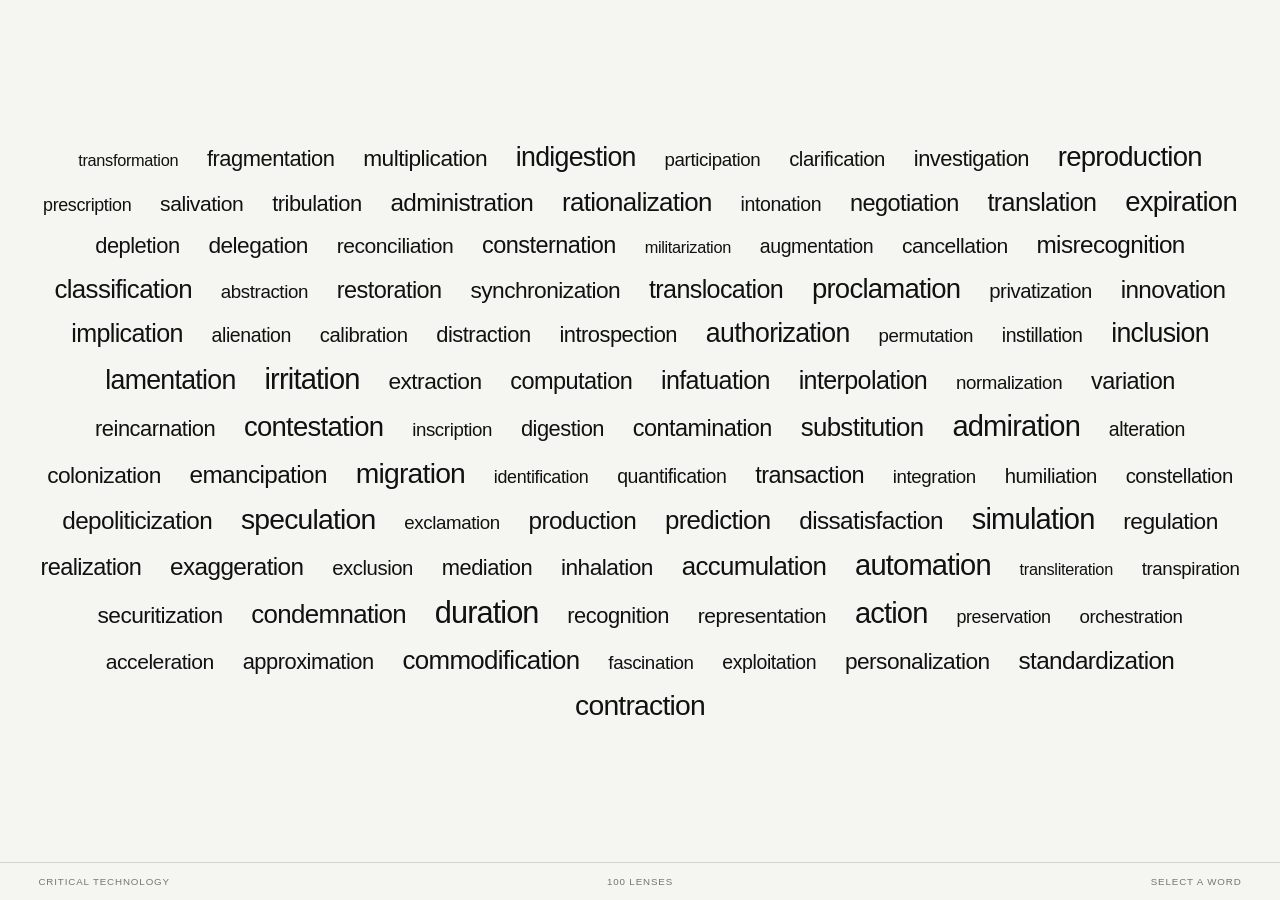
==== commit 47d35475: "Make the V7 word cloud the root preview" ====
--- a/index.html
+++ b/index.html
@@ -2,79 +2,54 @@
 <html lang="en">
 <head>
   <meta charset="utf-8">
-  <meta name="viewport" content="width=device-width, initial-scale=1, viewport-fit=cover">
+  <meta name="viewport" content="width=device-width, initial-scale=1">
   <meta name="color-scheme" content="light">
-  <meta name="theme-color" content="#f4f3ee">
-  <title>Technology as — a radial instrument</title>
-  <meta name="description" content="Turn through 100 lenses for seeing what technology makes possible, normal, and invisible.">
-  <meta property="og:title" content="Technology as — a radial instrument">
-  <meta property="og:description" content="Turn through 100 lenses for seeing technology differently.">
+  <meta name="theme-color" content="#f5f5f1">
+  <title>Critical Technology — 100 ways of seeing</title>
+  <meta name="description" content="A field of 100 philosophical lenses for seeing technology differently.">
+  <meta property="og:title" content="Critical Technology">
+  <meta property="og:description" content="100 ways of seeing technology differently.">
   <meta property="og:image" content="./og.png">
   <meta name="twitter:card" content="summary_large_image">
   <link rel="icon" href="./technology-as-icon.svg" type="image/svg+xml">
-  <link rel="stylesheet" href="./radial-dial.css">
-  <script src="./radial-dial.js" defer></script>
+  <link rel="stylesheet" href="./word-cloud.css">
+  <script src="./word-cloud.js" defer></script>
 </head>
 <body>
-  <header class="masthead">
-    <div class="brand">Critical Technology</div>
-    <div class="masthead-meta" aria-label="Experience metadata">
-      <span>100 lenses</span>
-      <span>Radial instrument · 08</span>
+  <main class="field" aria-label="100 critical lenses on technology">
+    <div class="cloud" id="lens-cloud" aria-live="polite" aria-busy="true"></div>
+
+    <div class="load-error" id="load-error" hidden>
+      <p>The lens field could not be loaded.</p>
+      <a href="./source.html">Open the source library</a>
     </div>
-  </header>
-
-  <main class="experience">
-    <section class="dial-stage" aria-labelledby="page-title">
-      <h1 class="visually-hidden" id="page-title">Technology as — 100 radial lenses</h1>
-
-      <div
-        class="dial-instrument"
-        id="dial-instrument"
-        role="listbox"
-        tabindex="0"
-        aria-label="Technology as lenses. Scroll, drag the dial, or use the arrow keys to turn it."
-        aria-busy="true"
-      >
-        <div class="dial-face" aria-hidden="true"></div>
-        <div class="dial-ticks" id="dial-ticks" aria-hidden="true"></div>
-        <div class="dial-words" id="dial-words"></div>
-
-        <div class="phrase-anchor" aria-live="polite" aria-atomic="true">
-          <span class="phrase-prefix">Technology as</span>
-          <span class="phrase-word" id="current-word">loading…</span>
-        </div>
-
-        <div class="focus-index" aria-hidden="true">
-          <span></span>
-        </div>
-      </div>
-
-      <div class="loading-note" id="loading-note">Loading the lens field…</div>
-      <div class="load-error" id="load-error" hidden>
-        <p>The lens field could not be loaded.</p>
-        <button type="button" id="retry-button">Retry</button>
-      </div>
-    </section>
-
-    <aside class="lens-details" id="lens-details" aria-label="Selected lens">
-      <div class="lens-meta">
-        <span id="lens-count">— / 100</span>
-        <span id="lens-dimension">Lens</span>
-      </div>
-      <p class="lens-interpretation" id="lens-interpretation">Turn the dial to see technology differently.</p>
-      <blockquote class="lens-question" id="lens-question">What becomes visible when the frame changes?</blockquote>
-    </aside>
   </main>
 
   <footer class="footer">
-    <span class="interaction-hint">Scroll · drag · arrow keys</span>
-    <button class="random-button" id="random-button" type="button" disabled>Random lens</button>
-    <span class="position-readout" id="position-readout" aria-hidden="true">000°</span>
+    <span>Critical Technology</span>
+    <span id="field-status" aria-live="polite">Loading 100 lenses…</span>
+    <span>Select a word</span>
   </footer>
 
+  <template id="lens-panel-template">
+    <article class="lens-panel" tabindex="-1">
+      <div class="panel-meta">
+        <span class="panel-dimension"></span>
+        <span class="panel-count"></span>
+        <button class="panel-close" type="button" aria-label="Close lens">×</button>
+      </div>
+      <div class="panel-body">
+        <p class="panel-interpretation"></p>
+        <blockquote class="panel-question"></blockquote>
+      </div>
+    </article>
+  </template>
+
   <noscript>
-    <div class="noscript-note">JavaScript is required to turn the radial lens instrument.</div>
+    <div class="noscript-note">
+      <p>JavaScript is required to organize the lens field.</p>
+      <a href="./source.html">Open the source library</a>
+    </div>
   </noscript>
 </body>
 </html>
--- a/word-cloud.css
+++ b/word-cloud.css
@@ -0,0 +1,218 @@
+:root {
+  --paper: #f5f5f1;
+  --ink: #11110f;
+  --muted: #76766f;
+  --line: #d4d4cc;
+  --accent: #244cff;
+  --gutter: clamp(1rem, 3vw, 3.5rem);
+  --ease: cubic-bezier(.2, .7, .2, 1);
+}
+
+* { box-sizing: border-box; }
+
+html { background: var(--paper); }
+
+body {
+  min-height: 100svh;
+  margin: 0;
+  background: var(--paper);
+  color: var(--ink);
+  font-family: "Helvetica Neue", Helvetica, Arial, system-ui, sans-serif;
+  -webkit-font-smoothing: antialiased;
+  display: flex;
+  flex-direction: column;
+}
+
+button { font: inherit; color: inherit; }
+a { color: inherit; }
+::selection { background: var(--accent); color: white; }
+
+.field {
+  flex: 1;
+  min-height: calc(100svh - 2.35rem);
+  padding: clamp(1.5rem, 3vw, 3.5rem) var(--gutter);
+  display: flex;
+}
+
+.cloud {
+  width: 100%;
+  min-height: calc(100svh - 8rem);
+  margin: auto;
+  display: flex;
+  flex-wrap: wrap;
+  align-content: center;
+  align-items: baseline;
+  justify-content: center;
+  gap: clamp(.55rem, 1.25vw, 1.35rem) clamp(.9rem, 2.25vw, 2.8rem);
+  transition: opacity .18s ease;
+}
+
+.cloud[aria-busy="true"] { opacity: .25; }
+
+.lens-word {
+  --scale: .5;
+  border: 0;
+  padding: .06em 0;
+  background: transparent;
+  cursor: pointer;
+  font-size: clamp(1rem, calc(.7rem + var(--scale) * 1.25vw), 3rem);
+  font-weight: 430;
+  line-height: .94;
+  letter-spacing: calc(-.015em - var(--scale) * .012em);
+  transition: color .14s ease, opacity .14s ease, transform .18s var(--ease);
+}
+
+.lens-word:hover,
+.lens-word:focus-visible,
+.lens-word[aria-expanded="true"] {
+  color: var(--accent);
+  outline: 0;
+  transform: translateY(-.07em);
+}
+
+.cloud:has(.lens-word:hover) .lens-word:not(:hover):not([aria-expanded="true"]),
+.cloud:has(.lens-word:focus-visible) .lens-word:not(:focus-visible):not([aria-expanded="true"]) {
+  opacity: .22;
+}
+
+.lens-panel {
+  flex: 0 0 100%;
+  width: 100%;
+  margin: clamp(1.25rem, 3.5vw, 3.5rem) 0;
+  padding: clamp(1.25rem, 2.5vw, 2.5rem) 0;
+  border-block: 1px solid var(--ink);
+  outline: 0;
+  animation: reveal .22s var(--ease);
+}
+
+@keyframes reveal {
+  from { opacity: 0; transform: translateY(.65rem); }
+  to { opacity: 1; transform: none; }
+}
+
+.panel-meta {
+  display: grid;
+  grid-template-columns: 1fr auto auto;
+  align-items: center;
+  gap: 1rem;
+  margin-bottom: clamp(1.25rem, 2.5vw, 2.5rem);
+  color: var(--muted);
+  font-size: .64rem;
+  text-transform: uppercase;
+  letter-spacing: .09em;
+}
+
+.panel-close {
+  width: 2rem;
+  height: 2rem;
+  border: 0;
+  padding: 0;
+  background: transparent;
+  cursor: pointer;
+  font-size: 1.35rem;
+  font-weight: 300;
+  line-height: 1;
+}
+
+.panel-close:hover,
+.panel-close:focus-visible { color: var(--accent); outline: 0; }
+
+.panel-body {
+  display: grid;
+  grid-template-columns: minmax(12rem, .72fr) minmax(20rem, 1.5fr);
+  gap: clamp(2rem, 6vw, 7rem);
+  align-items: start;
+}
+
+.panel-interpretation {
+  margin: 0;
+  color: var(--muted);
+  font-size: clamp(.95rem, 1.25vw, 1.15rem);
+  line-height: 1.55;
+}
+
+.panel-question {
+  margin: 0;
+  font-size: clamp(1.75rem, 3.5vw, 4.4rem);
+  font-weight: 480;
+  line-height: 1;
+  letter-spacing: -.045em;
+}
+
+.footer {
+  flex: 0 0 auto;
+  min-height: 2.35rem;
+  padding: .55rem var(--gutter);
+  border-top: 1px solid var(--line);
+  background: var(--paper);
+  display: grid;
+  grid-template-columns: 1fr auto 1fr;
+  align-items: center;
+  gap: 1rem;
+  color: var(--muted);
+  font-size: .61rem;
+  text-transform: uppercase;
+  letter-spacing: .09em;
+}
+
+.footer span:nth-child(2) { justify-self: center; }
+.footer span:last-child { justify-self: end; }
+
+.load-error,
+.noscript-note {
+  margin: auto;
+  text-align: center;
+  color: var(--muted);
+}
+
+.load-error a,
+.noscript-note a { text-underline-offset: .2em; }
+
+button:focus-visible,
+a:focus-visible {
+  outline: 2px solid var(--accent);
+  outline-offset: 4px;
+}
+
+@media (max-width: 720px) {
+  .field { padding-top: 1.25rem; }
+
+  .cloud {
+    min-height: calc(100svh - 6rem);
+    align-content: center;
+    gap: .8rem 1.25rem;
+  }
+
+  .lens-word {
+    font-size: clamp(.95rem, calc(.72rem + var(--scale) * 2.35vw), 2rem);
+  }
+
+  .panel-body {
+    grid-template-columns: 1fr;
+    gap: 1.5rem;
+  }
+
+  .panel-question {
+    font-size: clamp(1.8rem, 8vw, 3rem);
+  }
+
+  .footer {
+    grid-template-columns: 1fr auto;
+  }
+
+  .footer span:nth-child(2) { display: none; }
+}
+
+@media (max-width: 420px) {
+  .field { padding-inline: .85rem; }
+  .cloud { gap: .72rem 1rem; }
+  .footer { padding-inline: .85rem; }
+}
+
+@media (prefers-reduced-motion: reduce) {
+  *, *::before, *::after {
+    animation-duration: .01ms !important;
+    transition-duration: .01ms !important;
+    scroll-behavior: auto !important;
+  }
+}
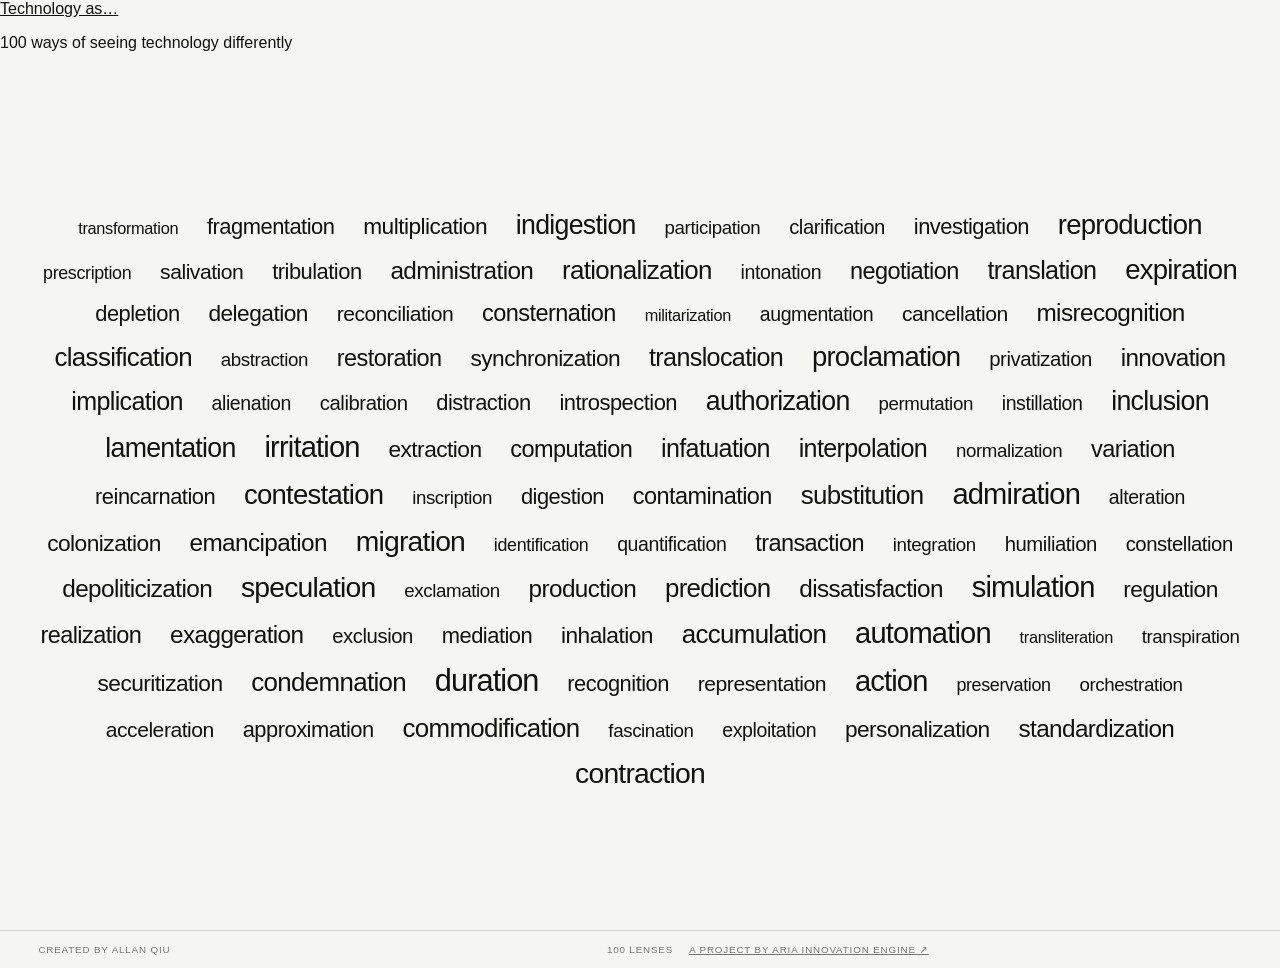
==== commit b2b863f1: "Add header and creator credits to word cloud" ====
--- a/index.html
+++ b/index.html
@@ -5,9 +5,9 @@
   <meta name="viewport" content="width=device-width, initial-scale=1">
   <meta name="color-scheme" content="light">
   <meta name="theme-color" content="#f5f5f1">
-  <title>Critical Technology — 100 ways of seeing</title>
+  <title>Technology as… — 100 ways of seeing</title>
   <meta name="description" content="A field of 100 philosophical lenses for seeing technology differently.">
-  <meta property="og:title" content="Critical Technology">
+  <meta property="og:title" content="Technology as…">
   <meta property="og:description" content="100 ways of seeing technology differently.">
   <meta property="og:image" content="./og.png">
   <meta name="twitter:card" content="summary_large_image">
@@ -16,6 +16,11 @@
   <script src="./word-cloud.js" defer></script>
 </head>
 <body>
+  <header class="header">
+    <a class="header-title" href="./" aria-label="Technology as home">Technology as…</a>
+    <p class="header-subtitle">100 ways of seeing technology differently</p>
+  </header>
+
   <main class="field" aria-label="100 critical lenses on technology">
     <div class="cloud" id="lens-cloud" aria-live="polite" aria-busy="true"></div>
 
@@ -26,9 +31,9 @@
   </main>
 
   <footer class="footer">
-    <span>Critical Technology</span>
+    <span>Created by Allan Qiu</span>
     <span id="field-status" aria-live="polite">Loading 100 lenses…</span>
-    <span>Select a word</span>
+    <a href="https://aria.ski" target="_blank" rel="noopener noreferrer">A project by Aria Innovation Engine ↗</a>
   </footer>
 
   <template id="lens-panel-template">
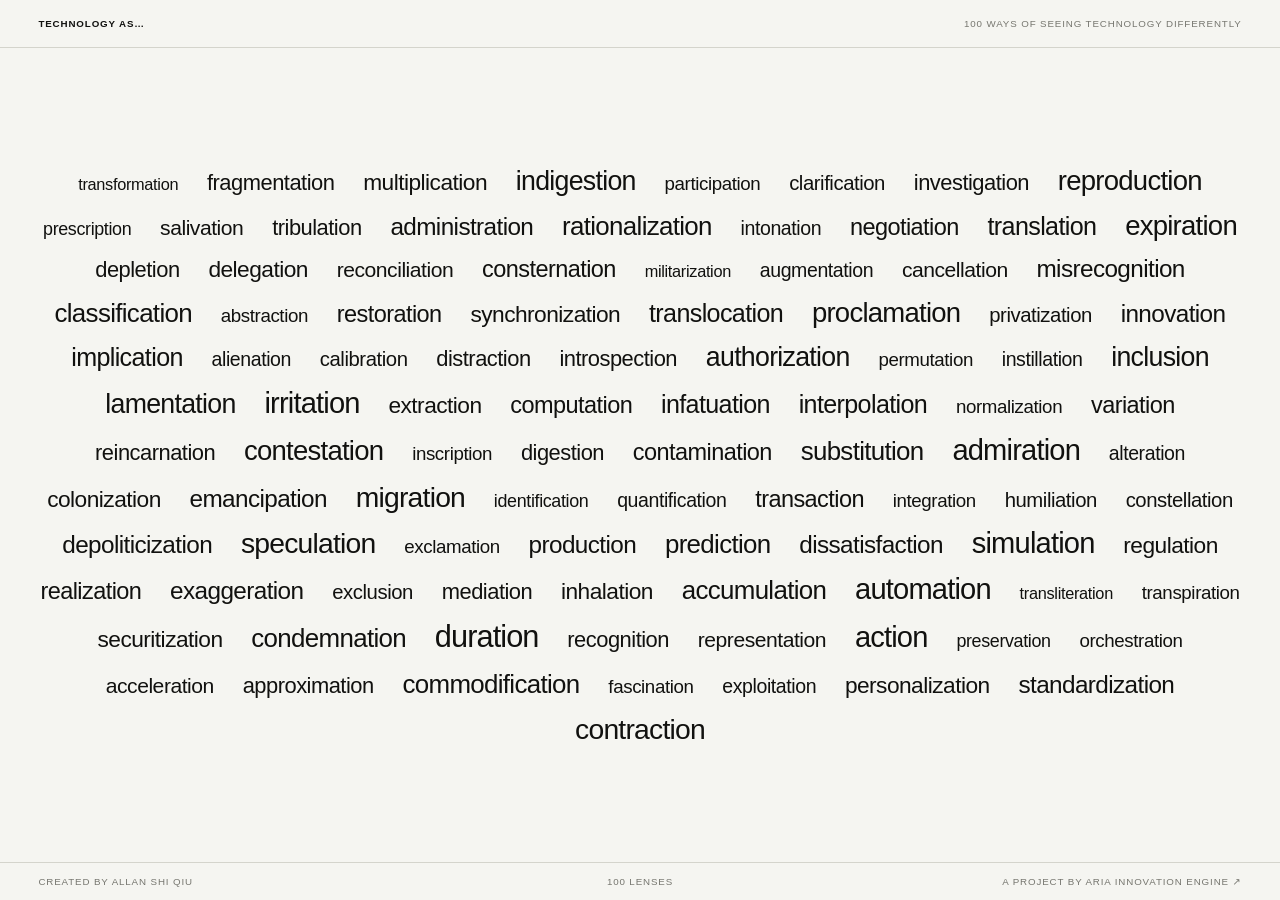
==== commit 43d62a07: "Use full creator name in word cloud footer" ====
--- a/index.html
+++ b/index.html
@@ -31,7 +31,7 @@
   </main>
 
   <footer class="footer">
-    <span>Created by Allan Qiu</span>
+    <span>Created by Allan Shi Qiu</span>
     <span id="field-status" aria-live="polite">Loading 100 lenses…</span>
     <a href="https://aria.ski" target="_blank" rel="noopener noreferrer">A project by Aria Innovation Engine ↗</a>
   </footer>
--- a/word-cloud.css
+++ b/word-cloud.css
@@ -27,16 +27,49 @@
 a { color: inherit; }
 ::selection { background: var(--accent); color: white; }
 
+.header {
+  flex: 0 0 auto;
+  min-height: 3rem;
+  padding: .7rem var(--gutter);
+  border-bottom: 1px solid var(--line);
+  display: grid;
+  grid-template-columns: 1fr auto;
+  align-items: center;
+  gap: 1.5rem;
+  color: var(--muted);
+  font-size: .61rem;
+  text-transform: uppercase;
+  letter-spacing: .09em;
+}
+
+.header-title {
+  width: max-content;
+  color: var(--ink);
+  font-weight: 560;
+  text-decoration: none;
+}
+
+.header-subtitle {
+  margin: 0;
+  text-align: right;
+}
+
+.header-title:hover,
+.header-title:focus-visible,
+.footer a:hover,
+.footer a:focus-visible {
+  color: var(--accent);
+}
+
 .field {
   flex: 1;
-  min-height: calc(100svh - 2.35rem);
+  min-height: 0;
   padding: clamp(1.5rem, 3vw, 3.5rem) var(--gutter);
   display: flex;
 }
 
 .cloud {
   width: 100%;
-  min-height: calc(100svh - 8rem);
   margin: auto;
   display: flex;
   flex-wrap: wrap;
@@ -156,7 +189,13 @@
 }
 
 .footer span:nth-child(2) { justify-self: center; }
-.footer span:last-child { justify-self: end; }
+
+.footer a {
+  justify-self: end;
+  text-align: right;
+  text-decoration: none;
+  transition: color .14s ease;
+}
 
 .load-error,
 .noscript-note {
@@ -175,10 +214,16 @@
 }
 
 @media (max-width: 720px) {
+  .header {
+    grid-template-columns: 1fr;
+    gap: .25rem;
+  }
+
+  .header-subtitle { text-align: left; }
+
   .field { padding-top: 1.25rem; }
 
   .cloud {
-    min-height: calc(100svh - 6rem);
     align-content: center;
     gap: .8rem 1.25rem;
   }
@@ -203,10 +248,23 @@
   .footer span:nth-child(2) { display: none; }
 }
 
-@media (max-width: 420px) {
+@media (max-width: 480px) {
+  .header,
+  .footer,
   .field { padding-inline: .85rem; }
+
   .cloud { gap: .72rem 1rem; }
-  .footer { padding-inline: .85rem; }
+
+  .footer {
+    grid-template-columns: 1fr;
+    gap: .4rem;
+    padding-block: .72rem;
+  }
+
+  .footer a {
+    justify-self: start;
+    text-align: left;
+  }
 }
 
 @media (prefers-reduced-motion: reduce) {
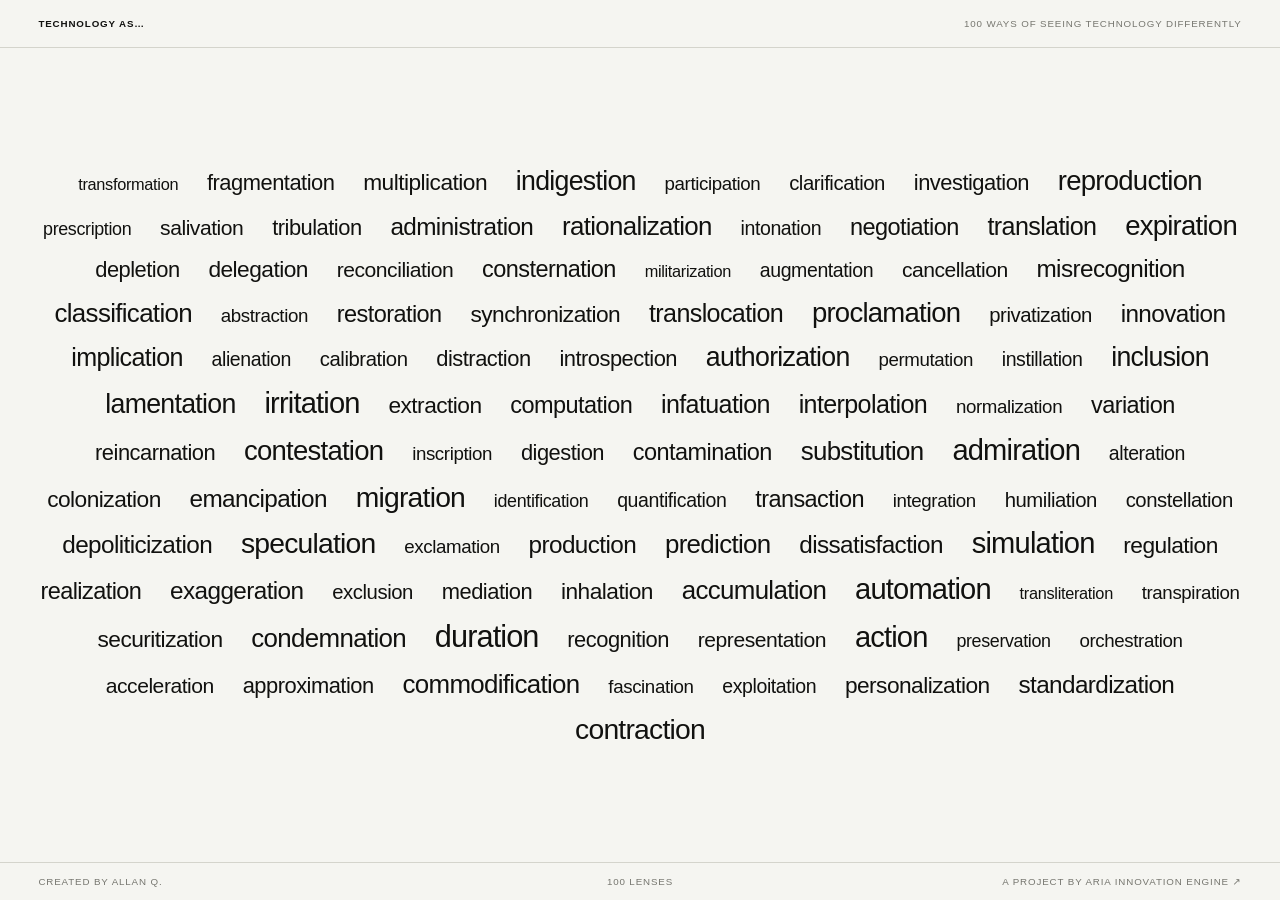
==== commit a47dfd98: "Update creator credit to Allan Q." ====
--- a/index.html
+++ b/index.html
@@ -31,7 +31,7 @@
   </main>
 
   <footer class="footer">
-    <span>Created by Allan Shi Qiu</span>
+    <span>Created by ALLAN Q.</span>
     <span id="field-status" aria-live="polite">Loading 100 lenses…</span>
     <a href="https://aria.ski" target="_blank" rel="noopener noreferrer">A project by Aria Innovation Engine ↗</a>
   </footer>
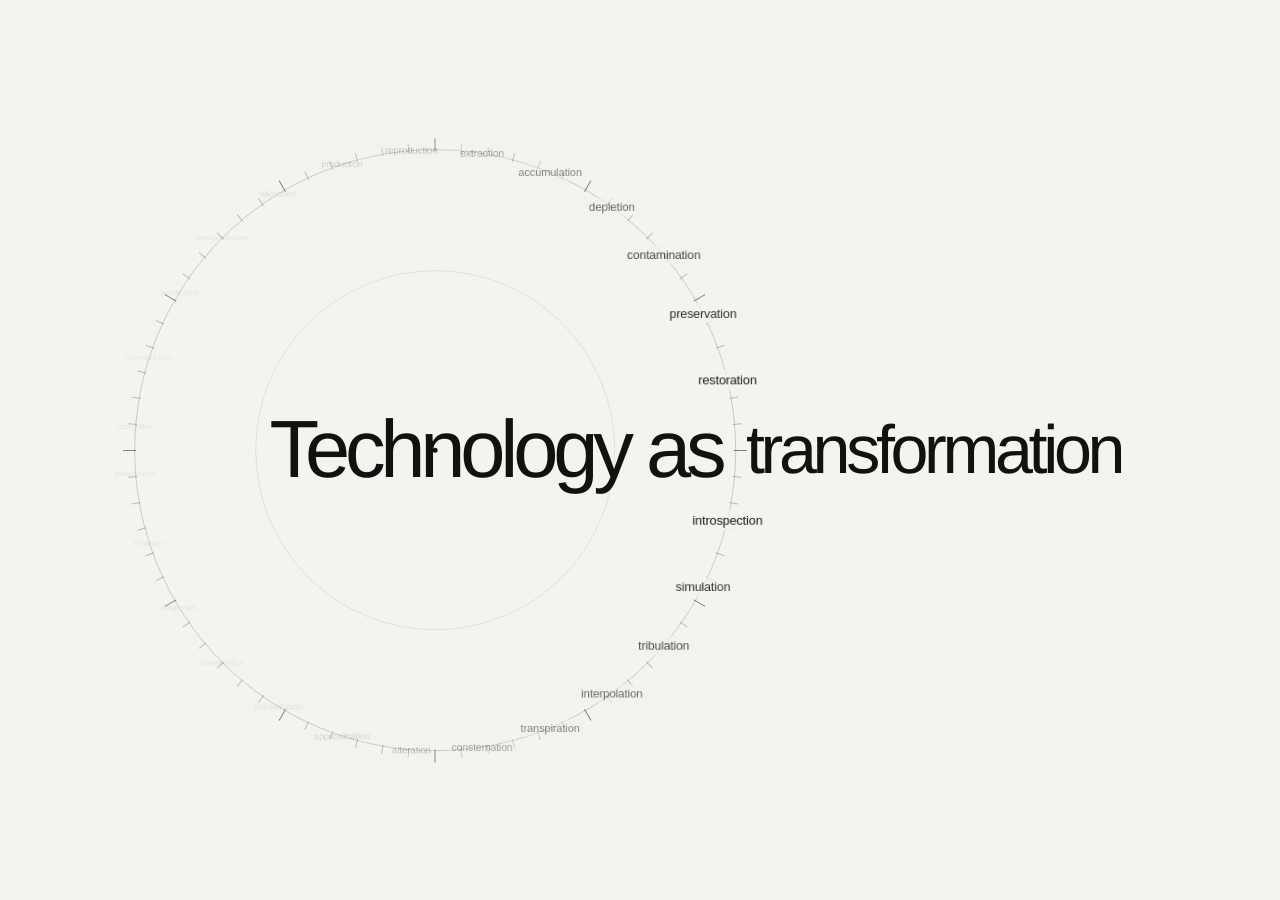
==== commit f978b36f: "Strip radial dial to the essential Technology as interaction" ====
--- a/index.html
+++ b/index.html
@@ -2,59 +2,34 @@
 <html lang="en">
 <head>
   <meta charset="utf-8">
-  <meta name="viewport" content="width=device-width, initial-scale=1">
+  <meta name="viewport" content="width=device-width, initial-scale=1, viewport-fit=cover">
   <meta name="color-scheme" content="light">
-  <meta name="theme-color" content="#f5f5f1">
-  <title>Technology as… — 100 ways of seeing</title>
-  <meta name="description" content="A field of 100 philosophical lenses for seeing technology differently.">
-  <meta property="og:title" content="Technology as…">
-  <meta property="og:description" content="100 ways of seeing technology differently.">
-  <meta property="og:image" content="./og.png">
-  <meta name="twitter:card" content="summary_large_image">
+  <meta name="theme-color" content="#f4f3ee">
+  <title>Technology as</title>
+  <meta name="description" content="Technology as — a radial field of lenses.">
   <link rel="icon" href="./technology-as-icon.svg" type="image/svg+xml">
-  <link rel="stylesheet" href="./word-cloud.css">
-  <script src="./word-cloud.js" defer></script>
+  <link rel="stylesheet" href="./radial-dial.css">
+  <script src="./radial-dial.js" defer></script>
 </head>
 <body>
-  <header class="header">
-    <a class="header-title" href="./" aria-label="Technology as home">Technology as…</a>
-    <p class="header-subtitle">100 ways of seeing technology differently</p>
-  </header>
+  <main
+    class="dial"
+    id="dial"
+    role="listbox"
+    tabindex="0"
+    aria-label="Technology as lenses. Scroll or drag to turn the radial dial."
+    aria-busy="true"
+  >
+    <div class="dial-face" aria-hidden="true"></div>
+    <div class="dial-ticks" id="dial-ticks" aria-hidden="true"></div>
+    <div class="dial-words" id="dial-words"></div>
 
-  <main class="field" aria-label="100 critical lenses on technology">
-    <div class="cloud" id="lens-cloud" aria-live="polite" aria-busy="true"></div>
+    <div class="phrase" aria-live="polite" aria-atomic="true">
+      <span class="phrase-prefix">Technology as</span>
+      <span class="phrase-word" id="current-word"></span>
+    </div>
 
-    <div class="load-error" id="load-error" hidden>
-      <p>The lens field could not be loaded.</p>
-      <a href="./source.html">Open the source library</a>
-    </div>
+    <span class="visually-hidden" id="status" aria-live="polite"></span>
   </main>
-
-  <footer class="footer">
-    <span>Created by ALLAN Q.</span>
-    <span id="field-status" aria-live="polite">Loading 100 lenses…</span>
-    <a href="https://aria.ski" target="_blank" rel="noopener noreferrer">A project by Aria Innovation Engine ↗</a>
-  </footer>
-
-  <template id="lens-panel-template">
-    <article class="lens-panel" tabindex="-1">
-      <div class="panel-meta">
-        <span class="panel-dimension"></span>
-        <span class="panel-count"></span>
-        <button class="panel-close" type="button" aria-label="Close lens">×</button>
-      </div>
-      <div class="panel-body">
-        <p class="panel-interpretation"></p>
-        <blockquote class="panel-question"></blockquote>
-      </div>
-    </article>
-  </template>
-
-  <noscript>
-    <div class="noscript-note">
-      <p>JavaScript is required to organize the lens field.</p>
-      <a href="./source.html">Open the source library</a>
-    </div>
-  </noscript>
 </body>
 </html>
--- a/radial-dial.css
+++ b/radial-dial.css
@@ -0,0 +1,218 @@
+:root {
+  --paper: #f4f3ee;
+  --ink: #11110f;
+  --line: rgba(17, 17, 15, .18);
+  --faint: rgba(17, 17, 15, .24);
+  --center-x: 34vw;
+  --center-y: 50vh;
+  --dial-radius: 19rem;
+}
+
+* { box-sizing: border-box; }
+
+html,
+body {
+  width: 100%;
+  min-height: 100%;
+  margin: 0;
+  overflow: hidden;
+  background: var(--paper);
+}
+
+body {
+  color: var(--ink);
+  font-family: Inter, "Helvetica Neue", Helvetica, Arial, system-ui, sans-serif;
+  -webkit-font-smoothing: antialiased;
+  text-rendering: geometricPrecision;
+}
+
+button { font: inherit; color: inherit; }
+
+.dial {
+  position: fixed;
+  inset: 0;
+  overflow: hidden;
+  outline: 0;
+  cursor: grab;
+  touch-action: none;
+  user-select: none;
+  -webkit-user-select: none;
+}
+
+.dial.is-dragging { cursor: grabbing; }
+
+.dial-face {
+  position: absolute;
+  left: var(--center-x);
+  top: var(--center-y);
+  width: calc(var(--dial-radius) * 2);
+  height: calc(var(--dial-radius) * 2);
+  border: 1px solid var(--line);
+  border-radius: 50%;
+  transform: translate(-50%, -50%);
+  pointer-events: none;
+}
+
+.dial-face::before,
+.dial-face::after {
+  content: "";
+  position: absolute;
+  border-radius: 50%;
+  pointer-events: none;
+}
+
+.dial-face::before {
+  inset: 20%;
+  border: 1px solid rgba(17, 17, 15, .08);
+}
+
+.dial-face::after {
+  left: 50%;
+  top: 50%;
+  width: .32rem;
+  height: .32rem;
+  background: var(--ink);
+  transform: translate(-50%, -50%);
+}
+
+.dial-ticks {
+  position: absolute;
+  left: var(--center-x);
+  top: var(--center-y);
+  width: 0;
+  height: 0;
+  will-change: transform;
+  pointer-events: none;
+}
+
+.dial-tick {
+  position: absolute;
+  left: 0;
+  top: 0;
+  width: clamp(.3rem, .7vw, .62rem);
+  height: 1px;
+  background: var(--faint);
+  transform-origin: 0 50%;
+}
+
+.dial-tick.is-major {
+  width: clamp(.55rem, 1vw, .92rem);
+  background: rgba(17, 17, 15, .5);
+}
+
+.dial-words {
+  position: absolute;
+  inset: 0;
+}
+
+.dial-word {
+  position: absolute;
+  left: var(--center-x);
+  top: var(--center-y);
+  max-width: min(18rem, 34vw);
+  overflow: hidden;
+  border: 0;
+  padding: .24rem .38rem;
+  background: color-mix(in srgb, var(--paper) 86%, transparent);
+  color: var(--ink);
+  font-size: clamp(.67rem, 1.02vw, .9rem);
+  font-weight: 500;
+  line-height: 1;
+  letter-spacing: -.012em;
+  white-space: nowrap;
+  text-overflow: ellipsis;
+  cursor: pointer;
+  transform-origin: 50% 50%;
+  will-change: transform, opacity;
+}
+
+.dial-word:hover,
+.dial-word:focus-visible {
+  outline: 0;
+  opacity: 1 !important;
+}
+
+.phrase {
+  position: absolute;
+  left: calc(var(--center-x) + var(--dial-radius));
+  top: var(--center-y);
+  z-index: 10;
+  width: 0;
+  height: 0;
+  pointer-events: none;
+}
+
+.phrase-prefix,
+.phrase-word {
+  position: absolute;
+  top: 0;
+  display: block;
+  color: var(--ink);
+  font-size: clamp(2.45rem, 6.35vw, 7rem);
+  font-weight: 460;
+  line-height: .88;
+  letter-spacing: -.064em;
+  white-space: nowrap;
+  transform: translateY(-50%);
+}
+
+.phrase-prefix {
+  right: .18em;
+  font-weight: 400;
+}
+
+.phrase-word {
+  left: .12em;
+  max-width: min(58vw, 50rem);
+  overflow: hidden;
+  text-overflow: ellipsis;
+  transform: translateY(-50%) scale(var(--word-scale, 1));
+  transform-origin: left center;
+}
+
+.visually-hidden {
+  position: absolute !important;
+  width: 1px !important;
+  height: 1px !important;
+  padding: 0 !important;
+  margin: -1px !important;
+  overflow: hidden !important;
+  clip: rect(0, 0, 0, 0) !important;
+  white-space: nowrap !important;
+  border: 0 !important;
+}
+
+@media (max-width: 760px) {
+  .dial-word {
+    max-width: 43vw;
+    font-size: .67rem;
+  }
+
+  .phrase-prefix,
+  .phrase-word {
+    font-size: clamp(1.85rem, 9.4vw, 3.65rem);
+  }
+
+  .phrase-word { max-width: 60vw; }
+}
+
+@media (max-width: 440px) {
+  .dial-word {
+    max-width: 46vw;
+    padding-inline: .25rem;
+    font-size: .62rem;
+  }
+
+  .phrase-prefix,
+  .phrase-word {
+    font-size: clamp(1.55rem, 8.8vw, 2.8rem);
+  }
+}
+
+@media (prefers-reduced-motion: reduce) {
+  *, *::before, *::after {
+    animation-duration: .01ms !important;
+    transition-duration: .01ms !important;
+    scroll-behavior: auto !important;
+  }
+}
